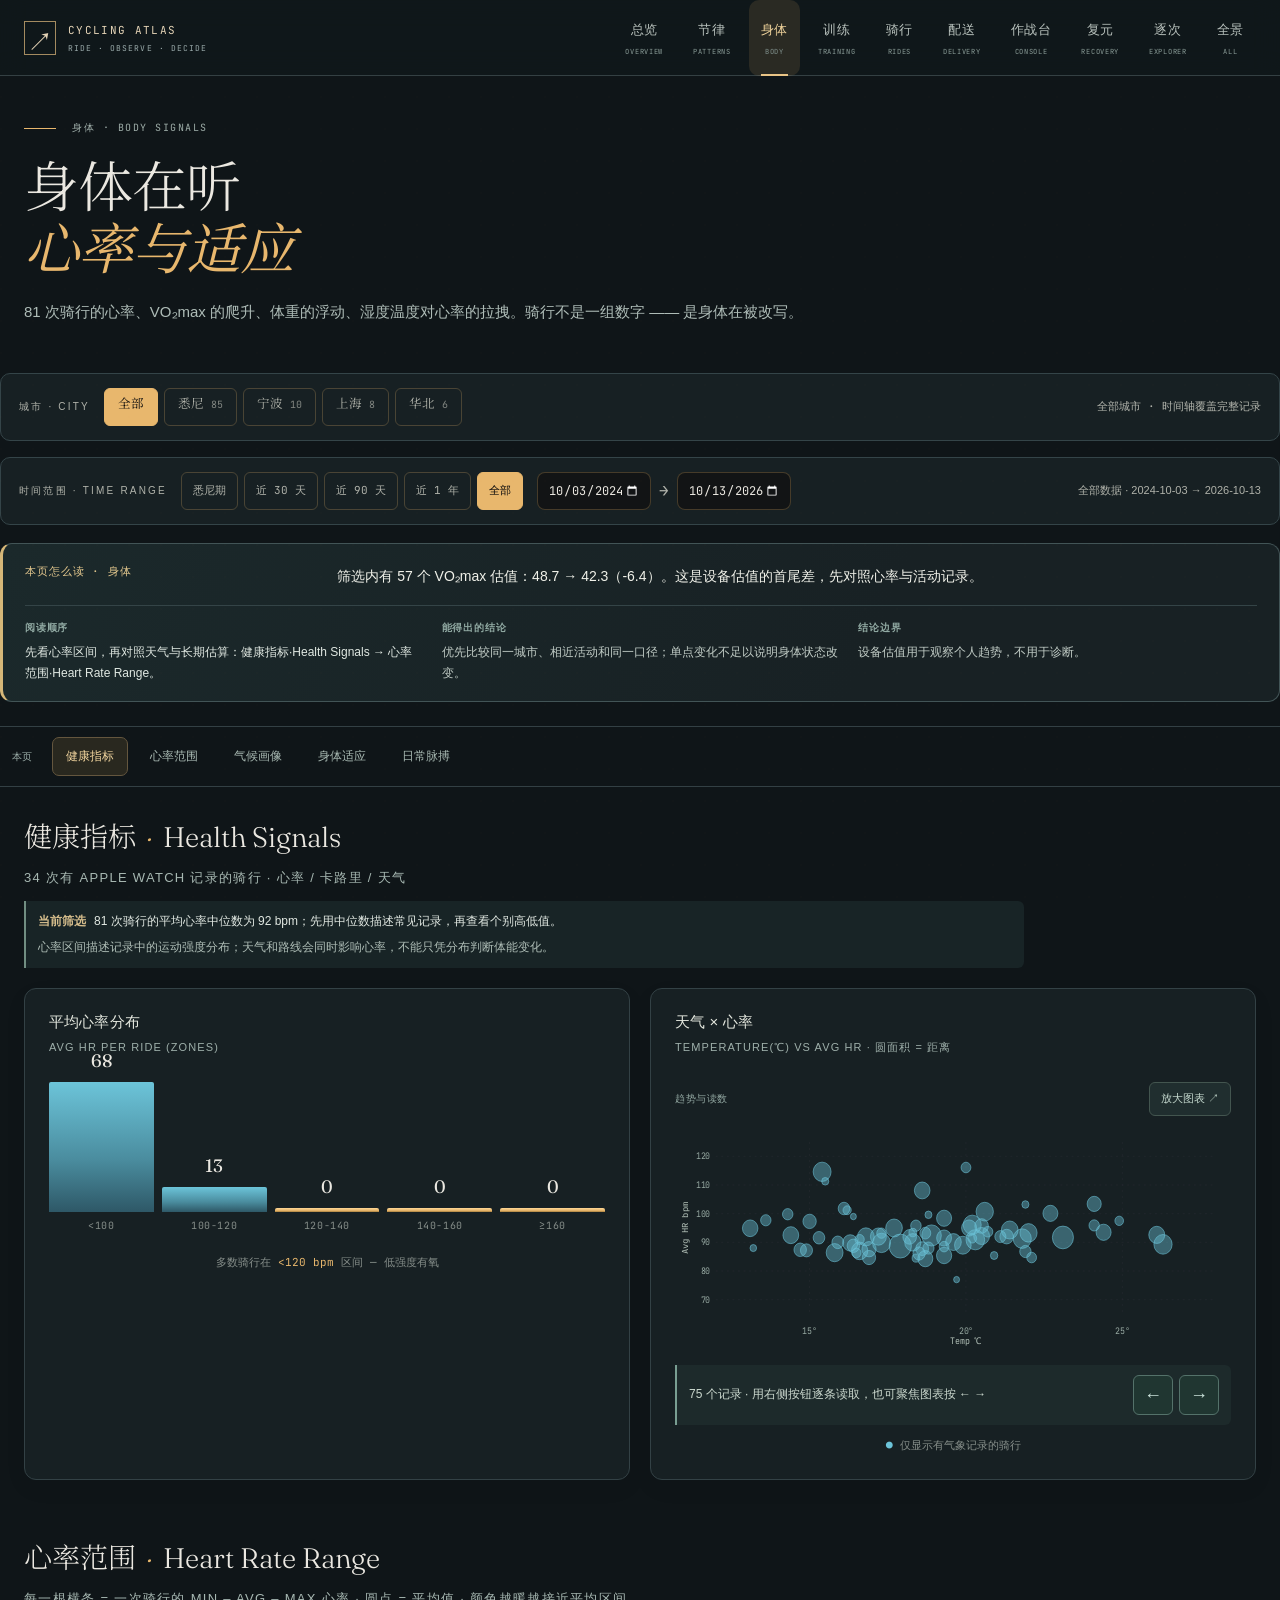
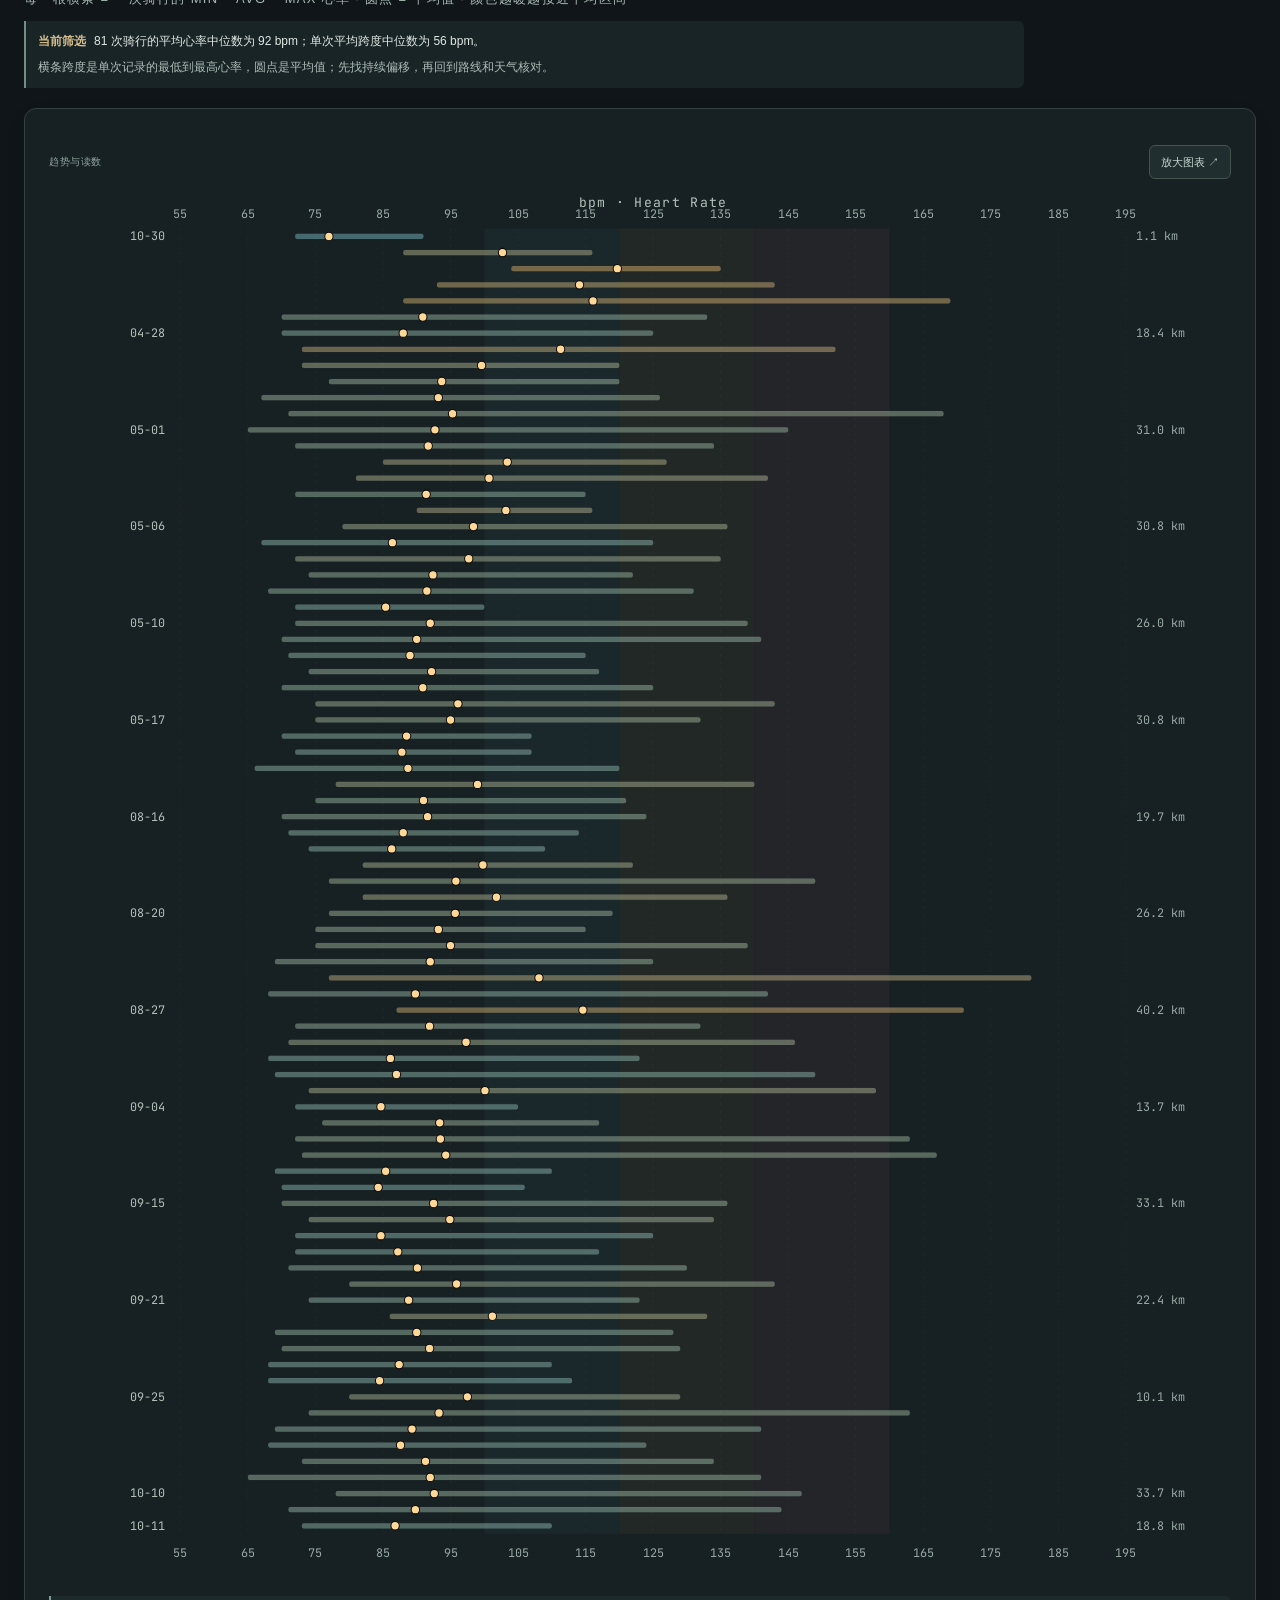
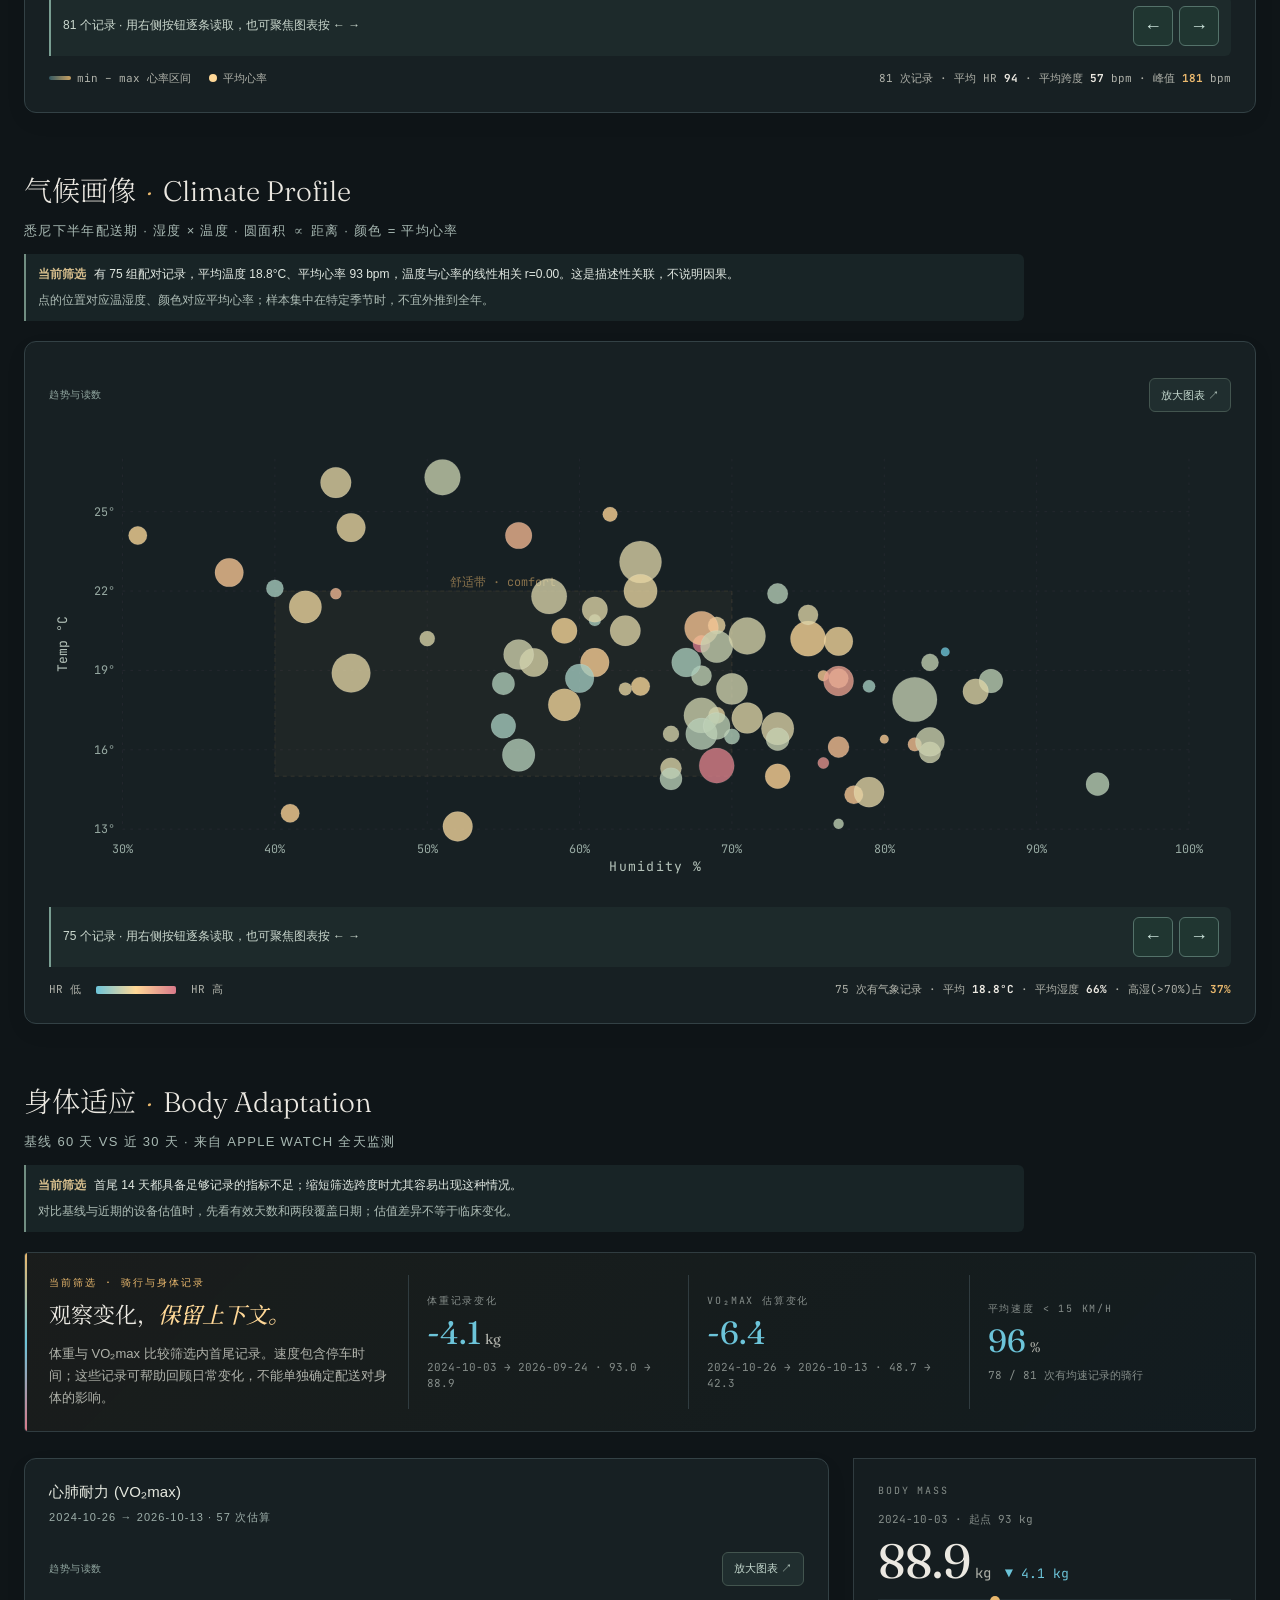
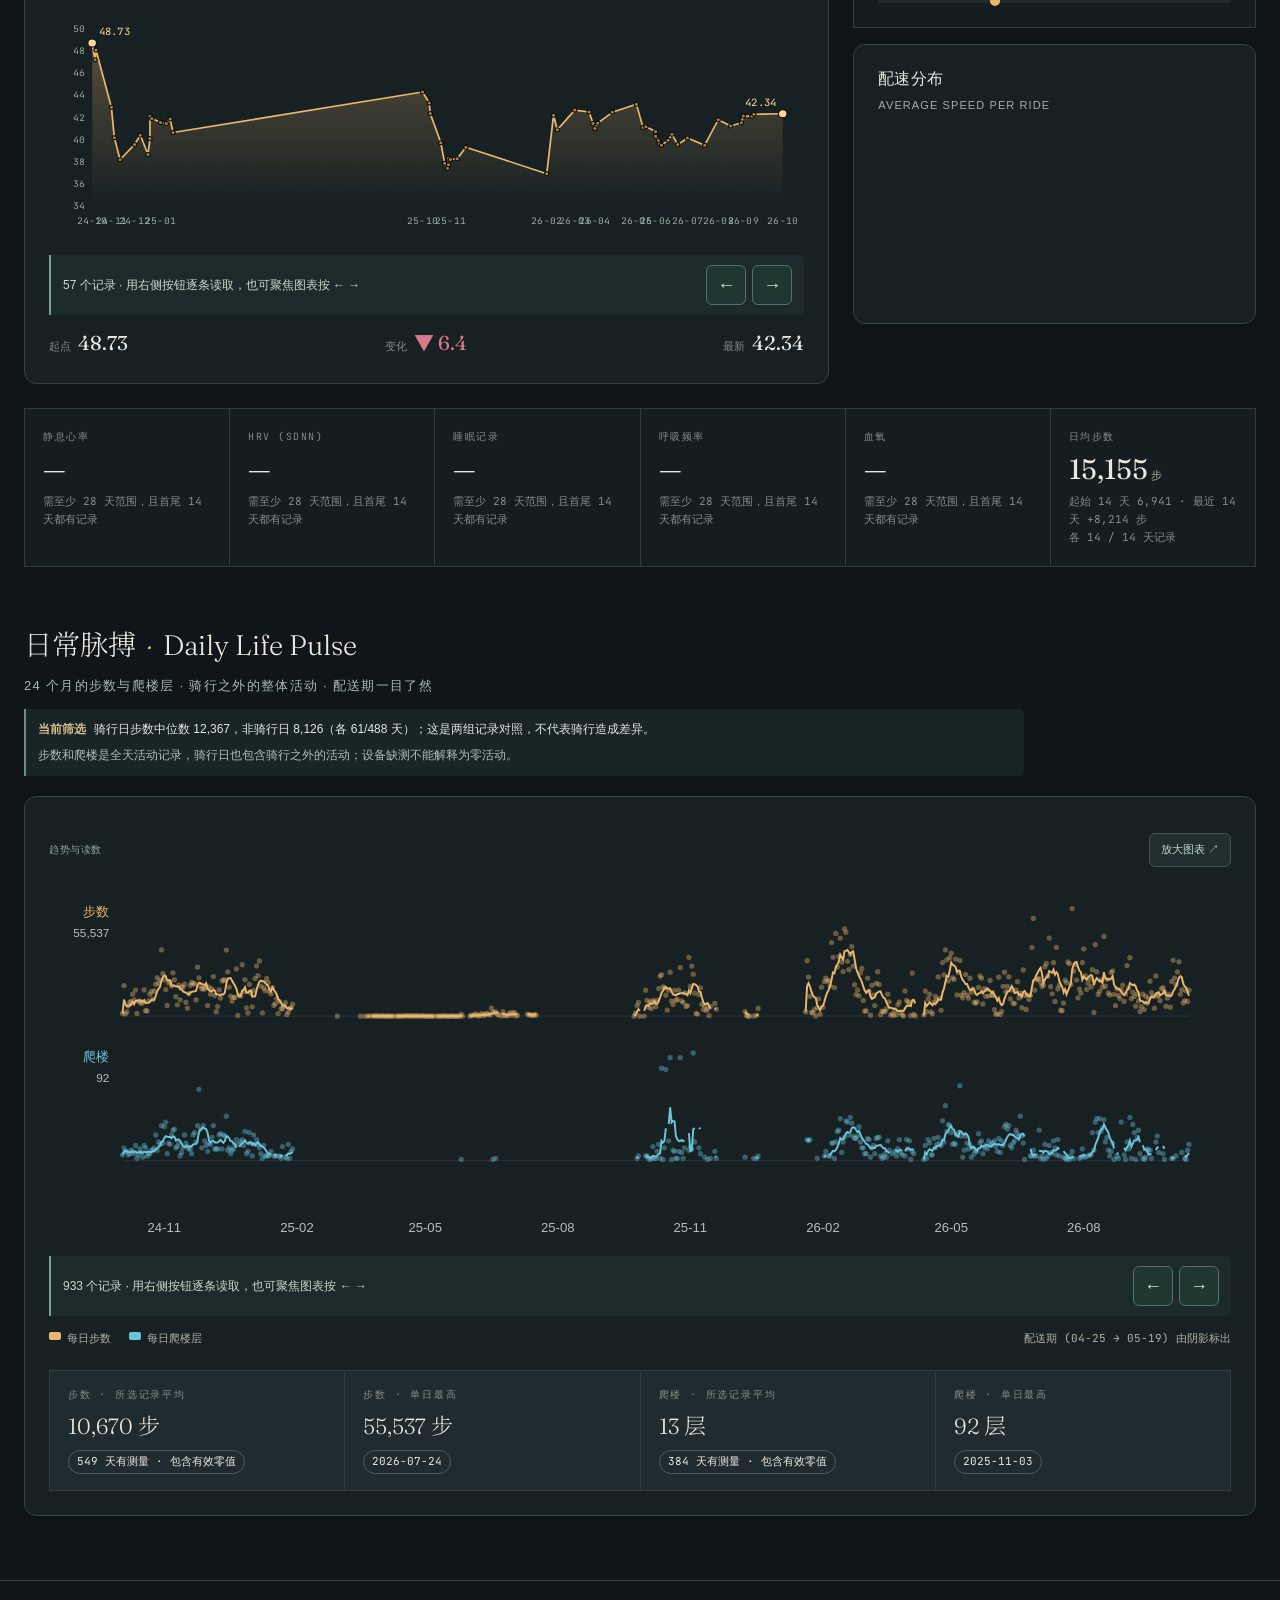
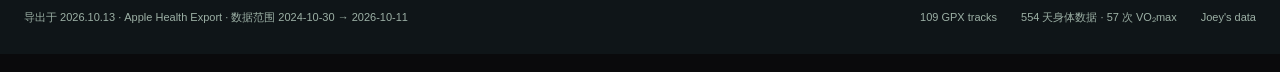
==== body.html @ 0a632337 "Clarify delivery slot estimates" ====
<!DOCTYPE html>
<html lang="zh-CN">
<head>
<meta charset="UTF-8">
<meta name="viewport" content="width=device-width, initial-scale=1.0">
<title>身体 · Body Signals</title>
<meta name="description" content="骑行写在身体上的痕迹 —— 心率区间、气候画像、VO₂max、体重与日常脉搏。">
<meta name="theme-color" content="#0f0e0c">
<meta property="og:type" content="website">
<meta property="og:site_name" content="Cycling Atlas">
<meta property="og:title" content="身体 · Body Signals">
<meta property="og:description" content="骑行写在身体上的痕迹 —— 心率区间、气候画像、VO₂max、体重与日常脉搏。">
<meta name="twitter:card" content="summary">
<link rel="icon" href="assets/favicon.svg?v=69ad9d413362" type="image/svg+xml">
<link rel="preconnect" href="https://fonts.googleapis.com">
<link rel="preconnect" href="https://fonts.gstatic.com" crossorigin>
<link href="https://fonts.googleapis.com/css2?family=Fraunces:opsz,wght@9..144,300;9..144,400;9..144,500;9..144,700&family=JetBrains+Mono:wght@300;400;500&family=Noto+Serif+SC:wght@300;400;500;700&display=swap" rel="stylesheet">
<link rel="stylesheet" href="assets/styles.css?v=d1652980118b">
<link rel="stylesheet" href="assets/site-ui.css?v=59a089ffabea">
</head>
<body data-page="body">

<nav id="topNav" class="top-nav" aria-label="主导航"></nav>

<section class="hero">
  <div class="hero-meta"><span id="heroMetaText">身体 · Body Signals</span><span class="hero-fresh" id="heroFresh"></span></div>
  <h1 id="heroH1">身体在听<br><em>心率与适应</em></h1>
  <p class="hero-sub" id="heroSub"><span data-stat="rides">81</span> 次骑行的心率、VO₂max 的爬升、体重的浮动、湿度温度对心率的拉拽。骑行不是一组数字 —— 是身体在被改写。</p>
</section>



<div class="range-filter city-filter" id="cityFilter"></div>

<div class="range-filter" id="rangeFilter">
  <span class="range-filter-label">时间范围 · Time Range</span>
  <div class="range-filter-presets">
    <button class="range-preset" data-preset="sydney">悉尼期</button>
    <button class="range-preset" data-preset="30d">近 30 天</button>
    <button class="range-preset" data-preset="90d">近 90 天</button>
    <button class="range-preset" data-preset="year">近 1 年</button>
    <button class="range-preset" data-preset="all">全部</button>
  </div>
  <div class="range-filter-inputs">
    <input type="date" id="rangeFrom" aria-label="开始日期">
    <span class="range-filter-sep">→</span>
    <input type="date" id="rangeTo" aria-label="结束日期">
  </div>
  <div class="range-filter-summary" id="rangeFilterSummary">全部数据</div>
</div>


<main class="main">
<section class="analysis-section">
  <div class="section-title">健康指标<em>·</em>Health Signals</div>
  <div class="section-sub">34 次有 Apple Watch 记录的骑行 · 心率 / 卡路里 / 天气</div>

  <div class="analysis-grid">

    <div class="chart-card">
      <div class="chart-title">平均心率分布</div>
      <div class="chart-sub">Avg HR per ride (zones)</div>
      <div class="hr-zones" id="hrZones"></div>
      <div style="font-family: var(--mono); font-size: 11px; color: var(--text-faint); text-align: center; margin-top: 12px;">
        多数骑行在 <span style="color: var(--amber);">&lt;120 bpm</span> 区间 — 低强度有氧
      </div>
    </div>

    <div class="chart-card">
      <div class="chart-title">天气 × 心率</div>
      <div class="chart-sub">Temperature(℃) vs Avg HR · 圆面积 = 距离</div>
      <svg class="weather-scatter" id="weatherScatter" viewBox="0 0 600 220" preserveAspectRatio="none"></svg>
      <div style="font-family: var(--mono); font-size: 11px; color: var(--text-faint); text-align: center; margin-top: 12px;">
        <span style="color: var(--cyan);">●</span> 仅显示有气象记录的骑行
      </div>
    </div>

  </div>
</section>


<section class="analysis-section">
  <div class="section-title">心率范围<em>·</em>Heart Rate Range</div>
  <div class="section-sub">每一根横条 = 一次骑行的 min – avg – max 心率 · 圆点 = 平均值 · 颜色越暖越接近平均区间</div>
  <div class="chart-card">
    <svg class="hr-range-chart" id="hrRangeChart" viewBox="0 0 900 520" preserveAspectRatio="xMidYMid meet"></svg>
    <div class="hr-range-foot">
      <span><span class="swatch"></span>min – max 心率区间</span>
      <span><span class="dot"></span>平均心率</span>
      <span style="margin-left:auto;" id="hrRangeFoot">—</span>
    </div>
  </div>
</section>


<section class="analysis-section">
  <div class="section-title">气候画像<em>·</em>Climate Profile</div>
  <div class="section-sub">悉尼下半年配送期 · 湿度 × 温度 · 圆面积 ∝ 距离 · 颜色 = 平均心率</div>
  <div class="chart-card">
    <svg class="climate-chart" id="climateChart" viewBox="0 0 900 360" preserveAspectRatio="none"></svg>
    <div class="climate-legend">
      <span>HR 低 <span class="grad"></span> HR 高</span>
      <span style="margin-left:auto;" id="climateFoot">—</span>
    </div>
  </div>
</section>


<section class="analysis-section">
  <div class="section-title">身体适应<em>·</em>Body Adaptation</div>
  <div class="section-sub">基线 60 天 vs 近 30 天 · 来自 Apple Watch 全天监测</div>

  <div class="trade-panel" id="tradePanel"></div>

  <div class="body-grid">

    <div class="chart-card">
      <div class="chart-title">心肺耐力 (VO₂max)</div>
      <div class="chart-sub" id="vo2Sub">最新读数 · Apple Watch 估算</div>
      <svg class="vo2-chart" id="vo2Chart" viewBox="0 0 700 240" preserveAspectRatio="none"></svg>
      <div class="vo2-foot">
        <span>起点 <strong id="vo2First">—</strong></span>
        <span id="vo2Trend">变化 —</span>
        <span>最新 <strong id="vo2Last">—</strong></span>
      </div>
    </div>

    <div class="body-side">
      <div class="weight-card">
        <div class="metric-label" style="font-family: var(--mono); font-size: 10px; color: var(--text-faint); letter-spacing: 0.18em; text-transform: uppercase; margin-bottom: 12px;">Body Mass</div>
        <div class="weight-from" id="weightFrom">—</div>
        <div class="weight-numbers">
          <div class="weight-now" id="weightNow">—<small>kg</small></div>
          <div class="weight-delta" id="weightDelta">—</div>
        </div>
        <div class="weight-bar">
          <div class="weight-bar-cur" id="weightBarCur"></div>
        </div>
      </div>

      <div class="chart-card">
        <div class="chart-title" style="font-size: 16px;">配速分布</div>
        <div class="chart-sub">Average speed per ride</div>
        <div class="speed-dist" id="speedDist"></div>
      </div>
    </div>

  </div>

  <div class="delta-grid" style="margin-top: 24px;" id="deltaGrid"></div>
</section>


<section class="analysis-section">
  <div class="section-title">日常脉搏<em>·</em>Daily Life Pulse</div>
  <div class="section-sub"><span data-stat="months">24</span> 个月的步数与爬楼层 · 骑行之外的整体活动 · 配送期一目了然</div>
  <div class="chart-card">
    <svg class="daily-life-chart" id="dailyLifeChart" viewBox="0 0 900 280" preserveAspectRatio="none"></svg>
    <div class="daily-life-legend">
      <span><span class="swatch" style="background: var(--amber); height: 8px;"></span>每日步数</span>
      <span><span class="swatch" style="background: var(--cyan); height: 8px;"></span>每日爬楼层</span>
      <span style="margin-left:auto;">配送期 (04-25 → 05-19) 由阴影标出</span>
    </div>
    <div class="daily-life-stats" id="dailyLifeStats"></div>
  </div>
</section>

</main>

<footer>
  <div id="footerGen">导出于 — · Apple Health Export</div>
  <div style="display: flex; gap: 24px;">
    <span id="footerTracks">— GPX tracks</span>
    <span id="footerDays">— days monitored</span>
    <span>Joey's data</span>
  </div>
</footer>

<div class="tooltip" id="tooltip"></div>

<script src="assets/routes.js?v=d70bad79e066"></script>
<script src="assets/health-data.js?v=a40e84c7ad99"></script>
<script src="assets/chart-model.js?v=a23f28d1bc84"></script>
<script src="assets/recovery.js?v=2b35cf9c8f19"></script>
<script src="assets/app.js?v=40b227072a13"></script>
<script src="assets/site-ui.js?v=01dd1afd6670"></script>
<script src="assets/analysis-guide.js?v=f970e4889909"></script>
</body>
</html>
---- assets/styles.css ----
:root {
    --bg: #0a0a0c;
    --surface: #14151a;
    --surface-2: #1c1e25;
    --border: #2a2c35;
    --border-bright: #3a3d48;
    --text: #ebe8e1;
    --text-dim: #908d85;
    --text-faint: #5d5b55;
    --amber: #e8b76d;
    --amber-bright: #ffd897;
    --amber-dim: #a87f3e;
    --cyan: #6cc4d9;
    --rose: #d97a8a;
    --serif: "Fraunces", "Noto Serif SC", Georgia, serif;
    --chinese: "Noto Serif SC", serif;
    --mono: "JetBrains Mono", "SF Mono", Consolas, monospace;
  }

  * { box-sizing: border-box; margin: 0; padding: 0; }

  html { background: var(--bg); }

  body {
    font-family: var(--chinese);
    color: var(--text);
    background: var(--bg);
    line-height: 1.6;
    overflow-x: hidden;
    font-feature-settings: "kern", "liga";
    -webkit-font-smoothing: antialiased;
  }

  /* 整体网格背景纹理 */
  body::before {
    content: '';
    position: fixed;
    inset: 0;
    background-image:
      radial-gradient(circle at 1px 1px, rgba(232, 183, 109, 0.04) 1px, transparent 0);
    background-size: 32px 32px;
    pointer-events: none;
    z-index: 0;
  }

  /* ===== Hero Section ===== */
  .hero {
    position: relative;
    padding: 80px 24px 60px;
    max-width: 1400px;
    margin: 0 auto;
    z-index: 1;
  }

  .hero-meta {
    font-family: var(--mono);
    font-size: 12px;
    color: var(--text-faint);
    letter-spacing: 0.15em;
    text-transform: uppercase;
    margin-bottom: 24px;
    display: flex;
    align-items: center;
    gap: 16px;
  }

  .hero-meta::before {
    content: '';
    width: 32px;
    height: 1px;
    background: var(--amber);
  }

  .hero h1 {
    font-family: var(--serif);
    font-weight: 300;
    font-size: clamp(40px, 7vw, 88px);
    line-height: 1.02;
    letter-spacing: -0.02em;
    margin-bottom: 24px;
    color: var(--text);
  }

  .hero h1 em {
    font-style: italic;
    font-weight: 400;
    color: var(--amber);
    font-feature-settings: "ss01";
  }

  .hero-sub {
    font-family: var(--chinese);
    font-weight: 300;
    font-size: clamp(15px, 2vw, 18px);
    color: var(--text-dim);
    max-width: 640px;
    line-height: 1.7;
  }

  /* ===== 顶部统计 ===== */
  .stats-bar {
    max-width: 1400px;
    margin: 40px auto 0;
    padding: 0 24px;
    display: grid;
    grid-template-columns: repeat(auto-fit, minmax(160px, 1fr));
    gap: 1px;
    background: var(--border);
    border: 1px solid var(--border);
    position: relative;
    z-index: 1;
  }

  .stat {
    background: var(--bg);
    padding: 28px 24px;
    position: relative;
  }

  .stat-label {
    font-family: var(--mono);
    font-size: 10px;
    text-transform: uppercase;
    letter-spacing: 0.15em;
    color: var(--text-faint);
    margin-bottom: 12px;
  }

  .stat-value {
    font-family: var(--serif);
    font-size: 36px;
    font-weight: 400;
    line-height: 1;
    color: var(--text);
  }

  .stat-unit {
    font-family: var(--mono);
    font-size: 12px;
    color: var(--text-dim);
    margin-left: 4px;
  }

  .stat-foot {
    font-family: var(--mono);
    font-size: 11px;
    color: var(--text-faint);
    margin-top: 8px;
  }

  /* ===== 数据新鲜度 ===== */
  .hero-fresh {
    display: inline-flex;
    align-items: center;
    gap: 6px;
    padding: 3px 10px;
    margin-left: 16px;
    border: 1px solid var(--border-bright);
    border-radius: 999px;
    background: rgba(108, 196, 217, 0.06);
    color: var(--cyan);
    font-family: var(--mono);
    font-size: 10px;
    letter-spacing: 0.12em;
    text-transform: uppercase;
  }
  .hero-fresh::before {
    content: '';
    width: 6px;
    height: 6px;
    border-radius: 50%;
    background: var(--cyan);
    box-shadow: 0 0 0 0 rgba(108, 196, 217, 0.45);
    animation: fresh-pulse 2.4s ease-out infinite;
  }
  .hero-fresh:empty { display: none; }
  @keyframes fresh-pulse {
    0%   { box-shadow: 0 0 0 0 rgba(108, 196, 217, 0.45); }
    70%  { box-shadow: 0 0 0 7px rgba(108, 196, 217, 0); }
    100% { box-shadow: 0 0 0 0 rgba(108, 196, 217, 0); }
  }

  /* ===== Personal Records ===== */
  .pr-grid {
    display: grid;
    grid-template-columns: repeat(auto-fit, minmax(220px, 1fr));
    gap: 1px;
    background: var(--border);
    border: 1px solid var(--border);
    margin-top: 16px;
  }
  .pr-card {
    background: var(--surface);
    padding: 22px 20px;
    position: relative;
    overflow: hidden;
    transition: background 0.2s ease;
  }
  .pr-card:hover { background: var(--surface-2); }
  .pr-card::before {
    content: '';
    position: absolute;
    top: 0; left: 0; right: 0;
    height: 2px;
    background: linear-gradient(90deg, transparent, var(--amber), transparent);
    opacity: 0;
    transition: opacity 0.3s;
  }
  .pr-card:hover::before { opacity: 1; }
  .pr-tag {
    font-family: var(--mono);
    font-size: 10px;
    letter-spacing: 0.18em;
    text-transform: uppercase;
    color: var(--amber);
    margin-bottom: 12px;
    display: flex;
    align-items: center;
    gap: 8px;
  }
  .pr-tag::before {
    content: '';
    width: 14px;
    height: 1px;
    background: var(--amber);
  }
  .pr-value {
    font-family: var(--serif);
    font-weight: 300;
    font-size: 36px;
    line-height: 1;
    letter-spacing: -0.02em;
    color: var(--text);
    margin-bottom: 8px;
  }
  .pr-value small {
    font-size: 14px;
    color: var(--text-dim);
    margin-left: 4px;
    font-family: var(--mono);
    letter-spacing: 0;
  }
  .pr-meta {
    font-family: var(--mono);
    font-size: 11px;
    color: var(--text-faint);
    line-height: 1.45;
  }
  .pr-meta strong {
    color: var(--text-dim);
    font-weight: 400;
  }

  /* ===== 7天滚动负荷 ===== */
  .load-chart {
    width: 100%;
    height: 260px;
    display: block;
  }
  .load-legend {
    display: flex;
    gap: 24px;
    flex-wrap: wrap;
    margin-top: 16px;
    font-family: var(--mono);
    font-size: 11px;
    color: var(--text-faint);
  }
  .load-legend .swatch {
    display: inline-block;
    width: 12px;
    height: 12px;
    margin-right: 6px;
    vertical-align: middle;
  }

  /* ===== All Rides Table ===== */
  .rides-table-wrap {
    overflow-x: auto;
    margin-top: 8px;
    border-top: 1px solid var(--border);
  }
  table.rides-table {
    width: 100%;
    border-collapse: collapse;
    font-family: var(--mono);
    font-size: 12px;
    color: var(--text-dim);
  }
  .rides-table thead th {
    text-align: right;
    padding: 14px 12px;
    border-bottom: 1px solid var(--border);
    color: var(--text-faint);
    font-weight: 400;
    font-size: 10px;
    letter-spacing: 0.14em;
    text-transform: uppercase;
    cursor: pointer;
    user-select: none;
    background: var(--surface);
    position: sticky;
    top: 0;
    z-index: 2;
    white-space: nowrap;
  }
  .rides-table thead th:first-child,
  .rides-table tbody td:first-child { text-align: left; }
  .rides-table thead th:hover { color: var(--amber); }
  .rides-table thead th.sorted { color: var(--amber); }
  .rides-table thead th.sorted::after {
    content: ' ↓';
    color: var(--amber);
  }
  .rides-table thead th.sorted.asc::after { content: ' ↑'; }
  .rides-table tbody td {
    padding: 11px 12px;
    border-bottom: 1px solid rgba(42, 44, 53, 0.5);
    text-align: right;
    white-space: nowrap;
  }
  .rides-table tbody tr {
    transition: background 0.15s;
    cursor: pointer;
  }
  .rides-table tbody tr:hover {
    background: var(--surface-2);
    color: var(--text);
  }
  .rides-table .col-date { color: var(--text); }
  .rides-table .col-distance { color: var(--amber); font-weight: 500; }
  .rides-table .col-hr { color: var(--cyan); }
  .rides-table .bar-cell {
    display: inline-block;
    width: 60px;
    height: 4px;
    background: var(--border);
    border-radius: 2px;
    margin-left: 8px;
    vertical-align: middle;
    overflow: hidden;
  }
  .rides-table .bar-fill {
    height: 100%;
    background: var(--amber);
    border-radius: 2px;
  }

  /* ===== 主区域 ===== */
  .main {
    max-width: 1400px;
    margin: 0 auto;
    padding: 60px 24px;
    position: relative;
    z-index: 1;
  }

  .section-title {
    font-family: var(--serif);
    font-weight: 300;
    font-size: 28px;
    margin-bottom: 6px;
    color: var(--text);
    letter-spacing: -0.01em;
  }

  .section-title em {
    font-style: italic;
    color: var(--amber);
  }

  .section-sub {
    font-family: var(--mono);
    font-size: 12px;
    color: var(--text-faint);
    text-transform: uppercase;
    letter-spacing: 0.1em;
    margin-bottom: 28px;
  }

  /* ===== 地图 ===== */
  .map-section {
    margin-top: 24px;
  }

  .city-tabs {
    display: flex;
    gap: 0;
    margin-bottom: 16px;
    border-bottom: 1px solid var(--border);
  }

  .city-tab {
    background: none;
    border: none;
    color: var(--text-dim);
    font-family: var(--chinese);
    font-size: 14px;
    padding: 12px 20px;
    cursor: pointer;
    position: relative;
    transition: color 0.2s;
    font-weight: 400;
  }

  .city-tab:hover {
    color: var(--text);
  }

  .city-tab.active {
    color: var(--amber);
  }

  .city-tab.active::after {
    content: '';
    position: absolute;
    bottom: -1px;
    left: 0;
    right: 0;
    height: 1px;
    background: var(--amber);
  }

  .city-tab .count {
    font-family: var(--mono);
    font-size: 11px;
    color: var(--text-faint);
    margin-left: 8px;
  }

  #map {
    width: 100%;
    height: 600px;
    background: #0a0a0c;
    border: 1px solid var(--border);
    position: relative;
  }

  /* Leaflet 修正 */
  .leaflet-container {
    background: #0a0a0c !important;
    font-family: var(--mono) !important;
  }

  .leaflet-control-zoom a {
    background: var(--surface) !important;
    color: var(--text) !important;
    border-color: var(--border) !important;
  }

  .leaflet-control-attribution {
    background: rgba(20, 21, 26, 0.8) !important;
    color: var(--text-faint) !important;
    font-size: 9px !important;
  }

  .leaflet-control-attribution a {
    color: var(--text-dim) !important;
  }

  /* ===== 主网格(地图 + 侧栏) ===== */
  .map-grid {
    display: grid;
    grid-template-columns: 1fr 360px;
    gap: 24px;
    align-items: start;
  }

  @media (max-width: 900px) {
    .map-grid {
      grid-template-columns: 1fr;
    }
    #map {
      height: 400px;
    }
  }

  .route-panel {
    background: var(--surface);
    border: 1px solid var(--border);
    max-height: 600px;
    overflow-y: auto;
  }

  .route-panel::-webkit-scrollbar { width: 8px; }
  .route-panel::-webkit-scrollbar-track { background: var(--surface); }
  .route-panel::-webkit-scrollbar-thumb { background: var(--border); }
  .route-panel::-webkit-scrollbar-thumb:hover { background: var(--border-bright); }

  .panel-header {
    padding: 16px 20px;
    border-bottom: 1px solid var(--border);
    font-family: var(--mono);
    font-size: 11px;
    text-transform: uppercase;
    letter-spacing: 0.1em;
    color: var(--text-faint);
    position: sticky;
    top: 0;
    background: var(--surface);
    z-index: 2;
    display: flex;
    justify-content: space-between;
  }

  .route-item {
    padding: 16px 20px;
    border-bottom: 1px solid var(--border);
    cursor: pointer;
    transition: background 0.15s;
    position: relative;
  }

  .route-item:hover {
    background: var(--surface-2);
  }

  .route-item.active {
    background: var(--surface-2);
    border-left: 2px solid var(--amber);
    padding-left: 18px;
  }

  .route-item-time {
    font-family: var(--mono);
    font-size: 11px;
    color: var(--text-faint);
    margin-bottom: 4px;
  }

  .route-item-title {
    font-family: var(--serif);
    font-size: 15px;
    color: var(--text);
    margin-bottom: 8px;
  }

  .route-item-stats {
    display: flex;
    gap: 16px;
    font-family: var(--mono);
    font-size: 11px;
    color: var(--text-dim);
  }

  .route-item-stats span strong {
    color: var(--amber);
    font-weight: 500;
  }

  /* ===== 详情面板 ===== */
  .detail-panel {
    margin-top: 24px;
    background: var(--surface);
    border: 1px solid var(--border);
    padding: 24px;
    display: none;
  }

  .detail-panel.visible {
    display: block;
  }

  .detail-header {
    display: flex;
    justify-content: space-between;
    align-items: flex-start;
    margin-bottom: 20px;
    padding-bottom: 16px;
    border-bottom: 1px solid var(--border);
  }

  .detail-title {
    font-family: var(--serif);
    font-size: 22px;
    font-weight: 400;
    color: var(--text);
  }

  .detail-time {
    font-family: var(--mono);
    font-size: 12px;
    color: var(--text-faint);
    margin-top: 4px;
  }

  .detail-close {
    background: none;
    border: 1px solid var(--border);
    color: var(--text-dim);
    width: 32px;
    height: 32px;
    cursor: pointer;
    font-family: var(--mono);
    font-size: 14px;
  }

  .detail-close:hover {
    color: var(--text);
    border-color: var(--border-bright);
  }

  .detail-stats {
    display: grid;
    grid-template-columns: repeat(auto-fit, minmax(120px, 1fr));
    gap: 1px;
    background: var(--border);
    margin-bottom: 24px;
  }

  .detail-stat {
    background: var(--surface);
    padding: 16px;
  }

  .detail-stat-label {
    font-family: var(--mono);
    font-size: 9px;
    text-transform: uppercase;
    letter-spacing: 0.12em;
    color: var(--text-faint);
    margin-bottom: 6px;
  }

  .detail-stat-value {
    font-family: var(--serif);
    font-size: 20px;
    color: var(--text);
  }

  .detail-stat-value small {
    font-family: var(--mono);
    font-size: 11px;
    color: var(--text-dim);
    margin-left: 3px;
  }

  /* ===== 时间分析 ===== */
  .analysis-section {
    margin-top: 80px;
  }

  .analysis-grid {
    display: grid;
    grid-template-columns: 1fr 1fr;
    gap: 32px;
  }

  @media (max-width: 800px) {
    .analysis-grid { grid-template-columns: 1fr; }
  }

  .chart-card {
    background: var(--surface);
    border: 1px solid var(--border);
    padding: 28px;
  }

  .chart-title {
    font-family: var(--serif);
    font-size: 18px;
    margin-bottom: 6px;
  }

  .chart-sub {
    font-family: var(--mono);
    font-size: 11px;
    color: var(--text-faint);
    text-transform: uppercase;
    letter-spacing: 0.1em;
    margin-bottom: 24px;
  }

  /* 时段雷达 / 极坐标 */
  .hour-clock {
    width: 100%;
    aspect-ratio: 1;
    max-width: 340px;
    margin: 0 auto;
    display: block;
  }

  /* 每日柱状图 */
  .daily-chart {
    width: 100%;
    height: 200px;
    display: block;
  }

  /* 周分布 */
  .weekday-rows {
    display: flex;
    flex-direction: column;
    gap: 12px;
  }

  .weekday-row {
    display: grid;
    grid-template-columns: 50px 1fr 30px;
    gap: 12px;
    align-items: center;
  }

  .weekday-label {
    font-family: var(--chinese);
    font-size: 13px;
    color: var(--text-dim);
  }

  .weekday-bar-bg {
    height: 8px;
    background: var(--surface-2);
    position: relative;
  }

  .weekday-bar-fill {
    height: 100%;
    background: var(--amber);
    transition: width 0.6s ease-out;
  }

  .weekday-count {
    font-family: var(--mono);
    font-size: 11px;
    color: var(--text-faint);
    text-align: right;
  }

  /* ===== 注解 ===== */
  .annotation {
    margin-top: 80px;
    padding: 48px 40px;
    background: linear-gradient(180deg, var(--surface) 0%, transparent 100%);
    border-top: 1px solid var(--border);
    border-bottom: 1px solid var(--border);
  }

  .annotation-quote {
    font-family: var(--serif);
    font-weight: 300;
    font-size: clamp(18px, 2.5vw, 24px);
    line-height: 1.5;
    max-width: 720px;
    color: var(--text);
    font-style: italic;
  }

  .annotation-quote::before {
    content: '"';
    color: var(--amber);
    font-size: 48px;
    line-height: 0;
    vertical-align: -16px;
    margin-right: 8px;
  }

  .annotation-meta {
    font-family: var(--mono);
    font-size: 11px;
    color: var(--text-faint);
    text-transform: uppercase;
    letter-spacing: 0.15em;
    margin-top: 24px;
  }

  /* 顶峰路线展示 */
  .highlights {
    margin-top: 60px;
    display: grid;
    grid-template-columns: repeat(auto-fit, minmax(280px, 1fr));
    gap: 16px;
  }

  .highlight-card {
    background: var(--surface);
    border: 1px solid var(--border);
    padding: 24px;
    cursor: pointer;
    transition: all 0.2s;
    position: relative;
  }

  .highlight-card:hover {
    border-color: var(--amber-dim);
    background: var(--surface-2);
  }

  .highlight-tag {
    font-family: var(--mono);
    font-size: 10px;
    text-transform: uppercase;
    letter-spacing: 0.15em;
    color: var(--amber);
    margin-bottom: 12px;
  }

  .highlight-title {
    font-family: var(--serif);
    font-size: 18px;
    margin-bottom: 16px;
    color: var(--text);
  }

  .highlight-stats {
    display: flex;
    gap: 20px;
    flex-wrap: wrap;
  }

  .highlight-stats > div {
    font-family: var(--mono);
    font-size: 11px;
    color: var(--text-dim);
  }

  .highlight-stats > div strong {
    color: var(--text);
    font-size: 16px;
    font-family: var(--serif);
    font-weight: 400;
    display: block;
    margin-bottom: 2px;
  }

  /* ===== 页脚 ===== */
  footer {
    max-width: 1400px;
    margin: 80px auto 0;
    padding: 40px 24px;
    border-top: 1px solid var(--border);
    font-family: var(--mono);
    font-size: 11px;
    color: var(--text-faint);
    display: flex;
    justify-content: space-between;
    flex-wrap: wrap;
    gap: 16px;
  }

  /* ===== 动画 ===== */
  @keyframes fadeIn {
    from { opacity: 0; transform: translateY(8px); }
    to { opacity: 1; transform: translateY(0); }
  }

  .hero > * { animation: fadeIn 0.8s ease-out backwards; }
  .hero h1 { animation-delay: 0.1s; }
  .hero-sub { animation-delay: 0.25s; }
  .stats-bar { animation: fadeIn 0.8s 0.4s ease-out backwards; }

  /* 选中状态指示 */
  .route-item.active::before {
    content: '●';
    position: absolute;
    top: 18px;
    right: 16px;
    color: var(--amber);
    font-size: 8px;
  }

  /* 工具提示 */
  .tooltip {
    position: absolute;
    background: var(--surface);
    border: 1px solid var(--border-bright);
    padding: 8px 12px;
    font-family: var(--mono);
    font-size: 11px;
    color: var(--text);
    pointer-events: none;
    opacity: 0;
    transition: opacity 0.15s;
    z-index: 100;
  }

  .tooltip.visible { opacity: 1; }

  /* 城市切换徽章 */
  .city-info-box {
    margin-top: 24px;
    padding: 16px 20px;
    background: var(--surface);
    border-left: 2px solid var(--amber);
    font-family: var(--chinese);
    font-size: 13px;
    color: var(--text-dim);
    line-height: 1.7;
  }

  .city-info-box strong {
    color: var(--text);
    font-weight: 500;
  }

  /* ===== 新增:健康指标 / 月度 / 日历 ===== */
  .metric-grid {
    display: grid;
    grid-template-columns: repeat(auto-fit, minmax(260px, 1fr));
    gap: 16px;
    margin-bottom: 24px;
  }

  .metric-card {
    background: var(--surface);
    border: 1px solid var(--border);
    padding: 20px 22px;
    position: relative;
  }

  .metric-card .metric-label {
    font-family: var(--mono);
    font-size: 10px;
    color: var(--text-faint);
    letter-spacing: 0.18em;
    text-transform: uppercase;
    margin-bottom: 12px;
  }

  .metric-card .metric-value {
    font-family: var(--serif);
    font-weight: 400;
    font-size: 38px;
    line-height: 1;
    color: var(--text);
    margin-bottom: 6px;
  }
  .metric-card .metric-value small {
    font-size: 14px;
    color: var(--text-dim);
    margin-left: 4px;
    font-family: var(--mono);
  }
  .metric-card .metric-sub {
    font-family: var(--mono);
    font-size: 11px;
    color: var(--text-dim);
  }
  .metric-card .metric-spark {
    margin-top: 12px;
    height: 32px;
    width: 100%;
  }
  .metric-card .accent { color: var(--amber); }

  /* Monthly */
  .monthly-chart {
    width: 100%;
    height: 260px;
  }
  .monthly-row {
    display: grid;
    grid-template-columns: 80px 1fr 80px;
    align-items: center;
    gap: 16px;
    padding: 6px 0;
    font-family: var(--mono);
    font-size: 11px;
    color: var(--text-dim);
  }
  .monthly-row .month-label {
    color: var(--text-faint);
    letter-spacing: 0.08em;
  }
  .monthly-row .month-bar-bg {
    position: relative;
    height: 26px;
    background: rgba(232,183,109,0.04);
    border-left: 1px solid var(--border);
  }
  .monthly-row .month-bar-fill {
    height: 100%;
    background: linear-gradient(90deg, rgba(232,183,109,0.95), rgba(255,216,151,0.65));
    transition: width 0.6s cubic-bezier(.2,.7,.2,1);
  }
  .monthly-row .month-bar-fill.rides {
    background: linear-gradient(90deg, rgba(108,196,217,0.85), rgba(108,196,217,0.4));
  }
  .monthly-row .month-value {
    text-align: right;
    color: var(--text);
    font-size: 12px;
  }
  .monthly-tabs {
    display: flex;
    gap: 4px;
    margin-bottom: 16px;
  }
  .monthly-tab {
    padding: 6px 12px;
    background: transparent;
    border: 1px solid var(--border);
    color: var(--text-dim);
    font-family: var(--mono);
    font-size: 10px;
    letter-spacing: 0.12em;
    text-transform: uppercase;
    cursor: pointer;
    transition: all 0.15s;
  }
  .monthly-tab.active {
    border-color: var(--amber);
    color: var(--amber);
    background: rgba(232,183,109,0.06);
  }
  .monthly-tab:hover {
    color: var(--text);
  }

  /* Calendar heatmap */
  .cal-wrap {
    overflow-x: auto;
    padding-bottom: 8px;
  }
  .cal-grid {
    display: grid;
    grid-auto-flow: column;
    grid-template-rows: repeat(7, 12px);
    gap: 3px;
    padding: 8px 0;
  }
  .cal-cell {
    width: 12px;
    height: 12px;
    background: rgba(255,255,255,0.025);
    border-radius: 2px;
    transition: transform 0.1s, background 0.2s;
    cursor: default;
  }
  .cal-cell.l1 { background: rgba(232,183,109,0.22); }
  .cal-cell.l2 { background: rgba(232,183,109,0.45); }
  .cal-cell.l3 { background: rgba(232,183,109,0.7); }
  .cal-cell.l4 { background: rgba(255,216,151,0.92); }
  .cal-cell:hover { transform: scale(1.5); z-index: 2; outline: 1px solid rgba(255,216,151,0.6); }
  .cal-legend {
    display: flex;
    align-items: center;
    gap: 6px;
    font-family: var(--mono);
    font-size: 10px;
    color: var(--text-faint);
    margin-top: 12px;
  }
  .cal-legend .sw {
    width: 10px; height: 10px; border-radius: 2px;
    display: inline-block;
  }
  .cal-months {
    display: grid;
    grid-auto-flow: column;
    font-family: var(--mono);
    font-size: 10px;
    color: var(--text-faint);
    letter-spacing: 0.1em;
    margin-bottom: 2px;
    height: 14px;
  }

  /* Health metrics charts */
  .hr-zones {
    display: flex;
    align-items: flex-end;
    gap: 8px;
    height: 160px;
    padding: 8px 0;
  }
  .hr-zone {
    flex: 1;
    display: flex;
    flex-direction: column;
    align-items: center;
    justify-content: flex-end;
    gap: 6px;
  }
  .hr-zone-bar {
    width: 100%;
    background: linear-gradient(180deg, var(--amber-bright), var(--amber) 60%, var(--amber-dim));
    border-radius: 2px 2px 0 0;
    min-height: 4px;
  }
  .hr-zone-bar.cold { background: linear-gradient(180deg, #6cc4d9, #4a8c9e 60%, #2e5867); }
  .hr-zone-label {
    font-family: var(--mono);
    font-size: 10px;
    color: var(--text-faint);
    letter-spacing: 0.06em;
  }
  .hr-zone-count {
    font-family: var(--serif);
    font-size: 18px;
    color: var(--text);
  }

  .weather-scatter {
    width: 100%;
    height: 220px;
  }

  /* Detail panel extra rows */
  .detail-stat.health {
    border-color: rgba(217,122,138,0.35);
  }
  .detail-stat.health .detail-stat-label {
    color: var(--rose);
  }

  /* ===== Body Adaptation Section ===== */
  .body-grid {
    display: grid;
    grid-template-columns: 2fr 1fr;
    gap: 24px;
    margin-top: 24px;
  }
  @media (max-width: 900px) {
    .body-grid { grid-template-columns: 1fr; }
  }

  .vo2-chart {
    width: 100%;
    height: 240px;
  }
  .vo2-foot {
    display: flex;
    justify-content: space-between;
    margin-top: 12px;
    font-family: var(--mono);
    font-size: 11px;
    color: var(--text-faint);
  }
  .vo2-foot strong {
    color: var(--text);
    font-family: var(--serif);
    font-size: 20px;
    font-weight: 400;
  }
  .vo2-foot .drop {
    color: var(--rose);
  }
  .vo2-foot .rise {
    color: var(--cyan);
  }

  /* Big delta cards */
  .delta-grid {
    display: grid;
    grid-template-columns: repeat(auto-fit, minmax(170px, 1fr));
    gap: 1px;
    background: var(--border);
    border: 1px solid var(--border);
  }
  .delta-card {
    background: var(--surface);
    padding: 20px 18px;
  }
  .delta-label {
    font-family: var(--mono);
    font-size: 10px;
    color: var(--text-faint);
    letter-spacing: 0.15em;
    text-transform: uppercase;
    margin-bottom: 10px;
  }
  .delta-value {
    font-family: var(--serif);
    font-weight: 400;
    font-size: 28px;
    color: var(--text);
    line-height: 1;
  }
  .delta-value small {
    font-family: var(--mono);
    font-size: 11px;
    color: var(--text-dim);
    margin-left: 3px;
  }
  .delta-meta {
    margin-top: 10px;
    font-family: var(--mono);
    font-size: 11px;
    color: var(--text-faint);
    display: flex;
    align-items: center;
    gap: 6px;
  }
  .delta-arrow {
    font-family: var(--mono);
    font-weight: 500;
  }
  .delta-arrow.down { color: var(--cyan); }
  .delta-arrow.up   { color: var(--rose); }
  .delta-arrow.flat { color: var(--text-faint); }
  .delta-bar {
    margin-top: 12px;
    height: 4px;
    background: var(--surface-2);
    position: relative;
    overflow: hidden;
  }
  .delta-bar-inner {
    position: absolute;
    height: 100%;
    background: linear-gradient(90deg, var(--amber-bright), var(--amber));
    top: 0;
  }
  .delta-bar-inner.cool {
    background: linear-gradient(90deg, var(--cyan), #4a8c9e);
  }
  .delta-bar-inner.rose {
    background: linear-gradient(90deg, var(--rose), #a85060);
  }

  /* Weight + summary side card */
  .body-side {
    display: flex;
    flex-direction: column;
    gap: 16px;
  }
  .weight-card {
    background: var(--surface);
    border: 1px solid var(--border);
    padding: 24px;
  }
  .weight-numbers {
    display: flex;
    align-items: baseline;
    gap: 14px;
    margin-bottom: 14px;
  }
  .weight-now {
    font-family: var(--serif);
    font-size: 48px;
    color: var(--text);
    line-height: 1;
  }
  .weight-now small {
    font-family: var(--mono);
    font-size: 14px;
    color: var(--text-dim);
    margin-left: 4px;
  }
  .weight-delta {
    font-family: var(--mono);
    font-size: 13px;
    color: var(--cyan);
  }
  .weight-from {
    font-family: var(--mono);
    font-size: 11px;
    color: var(--text-faint);
    margin-bottom: 8px;
  }
  .weight-bar {
    height: 4px;
    background: var(--surface-2);
    position: relative;
    margin-top: 14px;
  }
  .weight-bar-cur {
    position: absolute;
    top: -3px;
    width: 10px;
    height: 10px;
    background: var(--amber);
    border-radius: 50%;
    transform: translateX(-50%);
  }

  /* Daily overlay chart (delivery period: bars + line) */
  .overlay-chart {
    width: 100%;
    height: 280px;
  }
  .overlay-legend {
    display: flex;
    gap: 18px;
    margin-top: 12px;
    font-family: var(--mono);
    font-size: 11px;
    color: var(--text-dim);
  }
  .overlay-legend .swatch {
    display: inline-block;
    width: 10px;
    height: 10px;
    margin-right: 6px;
    vertical-align: middle;
  }
  .overlay-tabs {
    display: flex;
    gap: 4px;
    margin-bottom: 16px;
    flex-wrap: wrap;
  }
  .overlay-tab {
    padding: 6px 12px;
    background: transparent;
    border: 1px solid var(--border);
    color: var(--text-dim);
    font-family: var(--mono);
    font-size: 10px;
    letter-spacing: 0.12em;
    text-transform: uppercase;
    cursor: pointer;
    transition: all 0.15s;
  }
  .overlay-tab.active {
    border-color: var(--cyan);
    color: var(--cyan);
    background: rgba(108,196,217,0.06);
  }
  .overlay-tab:hover {
    color: var(--text);
  }

  /* Pace distribution */
  .speed-dist {
    display: grid;
    grid-template-columns: repeat(5, 1fr);
    gap: 8px;
    align-items: end;
    height: 160px;
  }
  .speed-col {
    display: flex;
    flex-direction: column;
    align-items: center;
    gap: 6px;
    height: 100%;
    justify-content: flex-end;
  }
  .speed-col .speed-bar {
    width: 100%;
    background: linear-gradient(180deg, var(--cyan), #2e5867);
    border-radius: 2px 2px 0 0;
    min-height: 3px;
  }
  .speed-col .speed-label {
    font-family: var(--mono);
    font-size: 10px;
    color: var(--text-faint);
    letter-spacing: 0.06em;
  }
  .speed-col .speed-count {
    font-family: var(--serif);
    font-size: 16px;
    color: var(--text);
  }

  /* ===== 最近一次骑行 + 恢复状态 ===== */
  .latest-band {
    max-width: 1400px;
    margin: 24px auto 0;
    padding: 0 24px;
    position: relative;
    z-index: 1;
  }
  .latest-grid {
    display: grid;
    grid-template-columns: 1.4fr 1fr 1fr;
    gap: 1px;
    background: var(--border);
    border: 1px solid var(--border);
  }
  @media (max-width: 880px) {
    .latest-grid { grid-template-columns: 1fr; }
  }
  .latest-cell {
    background: var(--surface);
    padding: 24px 24px;
    position: relative;
    overflow: hidden;
  }
  .latest-cell .lc-tag {
    font-family: var(--mono);
    font-size: 10px;
    text-transform: uppercase;
    letter-spacing: 0.18em;
    color: var(--amber);
    margin-bottom: 14px;
    display: flex;
    align-items: center;
    gap: 8px;
  }
  .latest-cell .lc-tag::before {
    content: '';
    width: 14px;
    height: 1px;
    background: var(--amber);
  }
  .latest-cell .lc-tag.cool { color: var(--cyan); }
  .latest-cell .lc-tag.cool::before { background: var(--cyan); }
  .latest-cell .lc-headline {
    font-family: var(--serif);
    font-size: 26px;
    font-weight: 400;
    line-height: 1.1;
    color: var(--text);
    margin-bottom: 4px;
  }
  .latest-cell .lc-headline em {
    font-style: italic;
    color: var(--amber);
    font-weight: 400;
  }
  .latest-cell .lc-when {
    font-family: var(--mono);
    font-size: 11px;
    color: var(--text-faint);
    margin-bottom: 16px;
    letter-spacing: 0.05em;
  }
  .latest-cell .lc-stats {
    display: flex;
    gap: 22px;
    flex-wrap: wrap;
  }
  .latest-cell .lc-stat {
    font-family: var(--mono);
    font-size: 11px;
    color: var(--text-dim);
    line-height: 1.4;
  }
  .latest-cell .lc-stat strong {
    display: block;
    font-family: var(--serif);
    font-weight: 400;
    color: var(--text);
    font-size: 22px;
    margin-bottom: 2px;
  }
  .latest-cell .lc-stat strong small {
    font-family: var(--mono);
    font-size: 10px;
    color: var(--text-dim);
    margin-left: 2px;
  }
  .recovery-rows {
    display: flex;
    flex-direction: column;
    gap: 12px;
  }
  .recovery-row {
    display: grid;
    grid-template-columns: 70px 1fr auto;
    align-items: center;
    gap: 12px;
    font-family: var(--mono);
    font-size: 11px;
    color: var(--text-dim);
  }
  .recovery-label {
    color: var(--text-faint);
    letter-spacing: 0.04em;
  }
  .recovery-bar {
    position: relative;
    height: 6px;
    background: rgba(255,255,255,0.04);
    border-radius: 3px;
    overflow: hidden;
  }
  .recovery-bar-fill {
    position: absolute;
    inset: 0;
    transform-origin: left;
    background: linear-gradient(90deg, var(--cyan), #4a8c9e);
    transform: scaleX(var(--bar, 0.5));
    transition: transform 0.6s cubic-bezier(.2,.7,.2,1);
  }
  .recovery-bar-fill.warn {
    background: linear-gradient(90deg, var(--rose), #a85060);
  }
  .recovery-bar-fill.good {
    background: linear-gradient(90deg, var(--amber-bright), var(--amber));
  }
  .recovery-bar-base {
    position: absolute;
    width: 1px;
    top: -3px; bottom: -3px;
    background: var(--text-faint);
    opacity: 0.7;
  }
  .recovery-val {
    color: var(--text);
    font-variant-numeric: tabular-nums;
    min-width: 56px;
    text-align: right;
  }
  .recovery-val small {
    color: var(--text-faint);
    font-size: 10px;
    margin-left: 2px;
  }
  .recovery-readout {
    margin-top: 14px;
    font-family: var(--mono);
    font-size: 11px;
    color: var(--text-faint);
    padding-top: 12px;
    border-top: 1px solid var(--border);
    line-height: 1.55;
  }
  .recovery-readout strong { color: var(--text-dim); font-weight: 400; }
  .recovery-status {
    display: inline-flex;
    align-items: center;
    gap: 6px;
    padding: 2px 9px;
    border-radius: 999px;
    font-family: var(--mono);
    font-size: 10px;
    letter-spacing: 0.12em;
    text-transform: uppercase;
    color: var(--text);
    margin-left: 8px;
  }
  .recovery-status.good { color: var(--cyan); border: 1px solid rgba(108,196,217,0.4); background: rgba(108,196,217,0.06); }
  .recovery-status.warn { color: var(--rose); border: 1px solid rgba(217,122,138,0.4); background: rgba(217,122,138,0.06); }
  .recovery-status.flat { color: var(--text-dim); border: 1px solid var(--border); }
  .latest-elev {
    margin-top: 16px;
  }
  .latest-elev svg { width: 100%; height: 60px; display: block; }

  /* ===== 海拔曲线 (route detail panel) ===== */
  .detail-elev {
    margin-bottom: 24px;
    padding: 18px 18px 14px;
    background: var(--surface-2);
    border: 1px solid var(--border);
  }
  .detail-elev-head {
    display: flex;
    justify-content: space-between;
    align-items: baseline;
    margin-bottom: 8px;
    font-family: var(--mono);
    font-size: 10px;
    color: var(--text-faint);
    letter-spacing: 0.12em;
    text-transform: uppercase;
  }
  .detail-elev-head .endpoints {
    color: var(--text-dim);
    letter-spacing: 0.02em;
    text-transform: none;
    font-size: 11px;
  }
  .detail-elev-head .endpoints b {
    color: var(--amber);
    font-weight: 500;
    margin: 0 4px;
  }
  .detail-elev svg { width: 100%; height: 70px; display: block; }
  .detail-elev.empty { display: none; }

  /* ===== 训练效率 (Training Efficiency) ===== */
  .effi-chart {
    width: 100%;
    height: 280px;
    display: block;
  }
  .effi-legend {
    display: flex;
    gap: 22px;
    flex-wrap: wrap;
    margin-top: 16px;
    font-family: var(--mono);
    font-size: 11px;
    color: var(--text-dim);
  }
  .effi-legend .swatch {
    display: inline-block;
    width: 14px;
    height: 2px;
    margin-right: 6px;
    vertical-align: middle;
  }
  .effi-legend .swatch.dot {
    width: 9px;
    height: 9px;
    border-radius: 50%;
  }
  .effi-foot {
    margin-top: 14px;
    padding-top: 14px;
    border-top: 1px solid var(--border);
    font-family: var(--mono);
    font-size: 11px;
    color: var(--text-faint);
    line-height: 1.6;
  }
  .effi-foot strong {
    color: var(--text);
    font-family: var(--serif);
    font-size: 16px;
    font-weight: 400;
  }
  .effi-foot .effi-tag {
    color: var(--amber);
    font-weight: 500;
  }

  /* ===== Trade-off panel (Body Adaptation lead-in) ===== */
  .trade-panel {
    display: grid;
    grid-template-columns: 1.3fr repeat(3, 1fr);
    gap: 18px;
    align-items: stretch;
    margin-top: 18px;
    margin-bottom: 26px;
    padding: 22px 24px;
    background: linear-gradient(135deg,
      rgba(232,183,109,0.05) 0%,
      rgba(108,196,217,0.04) 100%);
    border: 1px solid var(--border);
    border-radius: 4px;
    position: relative;
    overflow: hidden;
  }
  .trade-panel::before {
    content: '';
    position: absolute;
    top: 0; left: 0;
    width: 2px; height: 100%;
    background: linear-gradient(180deg, var(--amber) 0%, var(--cyan) 50%, var(--rose) 100%);
  }
  @media (max-width: 900px) {
    .trade-panel { grid-template-columns: 1fr 1fr; padding: 18px; }
  }
  .trade-story {
    grid-column: 1;
  }
  .trade-eyebrow {
    font-family: var(--mono);
    font-size: 10px;
    letter-spacing: 0.2em;
    text-transform: uppercase;
    color: var(--amber);
    margin-bottom: 10px;
  }
  .trade-headline {
    font-family: var(--serif);
    font-size: 22px;
    line-height: 1.35;
    color: var(--text);
    font-weight: 400;
    letter-spacing: -0.005em;
  }
  .trade-headline em {
    font-style: italic;
    color: var(--amber-bright);
    font-weight: 500;
  }
  .trade-body {
    margin-top: 12px;
    color: var(--text-dim);
    font-size: 13px;
    line-height: 1.7;
  }
  .trade-tile {
    display: flex;
    flex-direction: column;
    justify-content: center;
    padding: 8px 4px;
    border-left: 1px solid var(--border);
    padding-left: 18px;
  }
  @media (max-width: 900px) {
    .trade-tile { border-left: none; border-top: 1px solid var(--border); padding: 14px 0 0; }
  }
  .trade-tile .t-label {
    font-family: var(--mono);
    font-size: 10px;
    letter-spacing: 0.18em;
    text-transform: uppercase;
    color: var(--text-faint);
  }
  .trade-tile .t-value {
    font-family: var(--serif);
    font-size: 32px;
    line-height: 1;
    margin-top: 8px;
    font-feature-settings: "tnum";
    color: var(--text);
  }
  .trade-tile .t-value small {
    font-size: 14px;
    color: var(--text-dim);
    margin-left: 4px;
  }
  .trade-tile .t-foot {
    margin-top: 10px;
    font-size: 11px;
    font-family: var(--mono);
    color: var(--text-faint);
    line-height: 1.5;
  }
  .trade-tile.up    .t-value { color: var(--amber-bright); }
  .trade-tile.down  .t-value { color: var(--rose); }
  .trade-tile.flat  .t-value { color: var(--cyan); }
  .trade-tile .t-sign {
    font-family: var(--mono);
    font-size: 13px;
    margin-right: 4px;
    opacity: 0.85;
  }

  /* ===== Climb vs Pace scatter ===== */
  .climb-chart {
    width: 100%;
    height: 360px;
    display: block;
  }
  .climb-chart .axis,
  .climb-chart .axis-y { stroke: var(--border); }
  .climb-chart .grid-line {
    stroke: var(--border);
    stroke-dasharray: 2 4;
    opacity: 0.6;
  }
  .climb-chart .tick {
    fill: var(--text-faint);
    font-family: var(--mono);
    font-size: 10px;
  }
  .climb-chart .axis-label {
    fill: var(--text-dim);
    font-family: var(--mono);
    font-size: 11px;
    letter-spacing: 0.12em;
    text-transform: uppercase;
  }
  .climb-chart .ride-dot {
    transition: r 0.2s, opacity 0.2s;
    cursor: pointer;
  }
  .climb-chart .ride-dot:hover { opacity: 1 !important; stroke-width: 2; }
  .climb-chart .trend-line {
    stroke: var(--text-dim);
    stroke-dasharray: 4 5;
    stroke-width: 1.2;
    opacity: 0.55;
  }

  /* ===== Cumulative Journey ===== */
  .journey-chart {
    width: 100%;
    height: 320px;
    display: block;
  }
  .journey-grid {
    display: grid;
    grid-template-columns: 2fr 1fr;
    gap: 24px;
    margin-top: 20px;
  }
  @media (max-width: 900px) {
    .journey-grid { grid-template-columns: 1fr; }
  }
  .journey-side {
    display: flex;
    flex-direction: column;
    gap: 12px;
  }
  .milestone {
    display: grid;
    grid-template-columns: auto 1fr auto;
    align-items: baseline;
    padding: 14px 16px;
    background: var(--surface-2);
    border-left: 2px solid var(--amber-dim);
    gap: 12px;
  }
  .milestone.achieved { border-left-color: var(--amber); }
  .milestone .ms-km {
    font-family: var(--serif);
    font-size: 20px;
    font-weight: 300;
    color: var(--text);
    letter-spacing: -0.01em;
  }
  .milestone .ms-km small {
    font-family: var(--mono);
    font-size: 11px;
    color: var(--text-dim);
    margin-left: 3px;
  }
  .milestone .ms-when {
    font-family: var(--mono);
    font-size: 11px;
    color: var(--text-faint);
    text-align: left;
  }
  .milestone .ms-when strong {
    color: var(--amber);
    font-weight: 500;
  }
  .milestone .ms-days {
    font-family: var(--mono);
    font-size: 10px;
    color: var(--text-faint);
    letter-spacing: 0.1em;
    text-transform: uppercase;
    white-space: nowrap;
  }
  .journey-context {
    margin-top: 14px;
    padding: 16px 18px;
    background: linear-gradient(180deg, rgba(232,183,109,0.04) 0%, transparent 100%);
    border: 1px solid var(--border);
    border-radius: 0;
  }
  .journey-context-title {
    font-family: var(--mono);
    font-size: 10px;
    letter-spacing: 0.18em;
    text-transform: uppercase;
    color: var(--amber);
    margin-bottom: 10px;
  }
  .journey-context-body {
    font-family: var(--chinese);
    font-size: 13px;
    color: var(--text-dim);
    line-height: 1.7;
  }
  .journey-context-body strong {
    color: var(--text);
    font-family: var(--serif);
    font-weight: 400;
    font-size: 15px;
  }

  /* ===== Top Days Leaderboard ===== */
  .top-days-grid {
    display: grid;
    grid-template-columns: 1fr;
    gap: 1px;
    background: var(--border);
    border: 1px solid var(--border);
    margin-top: 16px;
  }
  .top-day {
    display: grid;
    grid-template-columns: 36px 1fr 80px 80px 60px;
    align-items: center;
    background: var(--surface);
    padding: 14px 18px;
    cursor: pointer;
    transition: background 0.15s ease;
    gap: 14px;
    position: relative;
    overflow: hidden;
  }
  .top-day:hover { background: var(--surface-2); }
  .top-day .td-bar {
    position: absolute;
    left: 0; top: 0; bottom: 0;
    background: linear-gradient(90deg, rgba(232,183,109,0.10), rgba(232,183,109,0));
    pointer-events: none;
  }
  .top-day > * { position: relative; z-index: 1; }
  .top-day .td-rank {
    font-family: var(--serif);
    font-size: 20px;
    font-weight: 300;
    color: var(--amber);
    font-style: italic;
    letter-spacing: -0.02em;
  }
  .top-day.r1 .td-rank, .top-day.r2 .td-rank, .top-day.r3 .td-rank { color: var(--amber-bright); }
  .top-day .td-date {
    font-family: var(--chinese);
    font-size: 14px;
    color: var(--text);
  }
  .top-day .td-date small {
    display: block;
    font-family: var(--mono);
    font-size: 10px;
    color: var(--text-faint);
    letter-spacing: 0.05em;
    margin-top: 2px;
  }
  .top-day .td-metric {
    font-family: var(--mono);
    font-size: 13px;
    color: var(--text-dim);
    text-align: right;
  }
  .top-day .td-metric strong {
    color: var(--text);
    font-family: var(--serif);
    font-weight: 400;
    font-size: 16px;
  }
  .top-day .td-metric small {
    display: block;
    font-size: 9px;
    color: var(--text-faint);
    letter-spacing: 0.12em;
    text-transform: uppercase;
    margin-top: 2px;
  }
  @media (max-width: 700px) {
    .top-day { grid-template-columns: 28px 1fr 60px 60px; gap: 8px; padding: 12px 14px; }
    .top-day .td-metric:last-child { display: none; }
  }

  /* ===== Distance histogram + Power ===== */
  .dist-hist {
    width: 100%;
    height: 200px;
    display: block;
  }
  .power-chart {
    width: 100%;
    height: 200px;
    display: block;
  }
  .pwr-foot {
    margin-top: 14px;
    font-family: var(--mono);
    font-size: 11px;
    color: var(--text-faint);
    display: flex;
    gap: 18px;
    flex-wrap: wrap;
  }
  .pwr-foot strong {
    color: var(--amber);
    font-weight: 500;
  }

  /* ===== City Atlas ===== */
  .city-atlas {
    display: grid;
    grid-template-columns: 1fr;
    gap: 1px;
    background: var(--border);
    border: 1px solid var(--border);
    margin-top: 16px;
  }
  .city-row {
    display: grid;
    grid-template-columns: 1.4fr 1.4fr 1fr 0.6fr;
    align-items: center;
    gap: 14px;
    padding: 18px 20px;
    background: var(--surface);
    position: relative;
    overflow: hidden;
    transition: background 0.15s ease;
  }
  .city-row:hover { background: var(--surface-2); }
  .city-row .cr-bar {
    position: absolute;
    left: 0; top: 0; bottom: 0;
    background: linear-gradient(90deg, rgba(232,183,109,0.10) 0%, rgba(232,183,109,0.01) 100%);
    transition: width 0.8s cubic-bezier(.2,.7,.2,1);
    pointer-events: none;
  }
  .city-row > *:not(.cr-bar) { position: relative; z-index: 1; }
  .city-row .cr-name {
    font-family: var(--serif);
    font-size: 18px;
    color: var(--text);
    font-weight: 400;
    letter-spacing: -0.01em;
  }
  .city-row .cr-name small {
    display: block;
    font-family: var(--mono);
    font-size: 10px;
    color: var(--text-faint);
    letter-spacing: 0.08em;
    margin-top: 3px;
    text-transform: uppercase;
  }
  .city-row .cr-meta {
    font-family: var(--mono);
    font-size: 11px;
    color: var(--text-dim);
    letter-spacing: 0.04em;
  }
  .city-row .cr-meta small {
    display: block;
    font-size: 10px;
    color: var(--text-faint);
    margin-top: 4px;
    letter-spacing: 0.03em;
  }
  .city-row .cr-km {
    font-family: var(--serif);
    font-size: 22px;
    color: var(--amber);
    text-align: right;
    font-weight: 300;
    letter-spacing: -0.01em;
  }
  .city-row .cr-km small {
    font-family: var(--mono);
    font-size: 10px;
    color: var(--text-faint);
    margin-left: 4px;
    font-weight: 400;
  }
  .city-row .cr-share {
    font-family: var(--mono);
    font-size: 11px;
    color: var(--text-dim);
    text-align: right;
    letter-spacing: 0.05em;
  }
  @media (max-width: 700px) {
    .city-row { grid-template-columns: 1fr 0.8fr 0.7fr; padding: 14px; }
    .city-row .cr-share { display: none; }
  }

  /* ===== Effort Quadrant ===== */
  .effort-chart {
    width: 100%;
    height: 420px;
    display: block;
  }
  .effort-chart circle { transition: opacity 0.15s ease; }
  .effort-chart:hover circle { opacity: 0.45; }
  .effort-chart:hover circle:hover { opacity: 1; }
  .effort-legend {
    margin-top: 18px;
    display: grid;
    grid-template-columns: repeat(2, 1fr);
    gap: 10px;
  }
  @media (max-width: 700px) { .effort-legend { grid-template-columns: 1fr; } }
  .eq-tag {
    font-family: var(--chinese);
    font-size: 12.5px;
    color: var(--text-dim);
    padding: 12px 16px;
    border-left: 2px solid var(--border);
    background: var(--surface-2);
    line-height: 1.5;
  }
  .eq-tag.eff { border-left-color: var(--cyan); }
  .eq-tag.hard { border-left-color: var(--amber); }
  .eq-tag.easy { border-left-color: var(--text-faint); }
  .eq-tag.costly { border-left-color: var(--rose); }
  .eq-tag strong {
    font-family: var(--serif);
    font-style: italic;
    font-weight: 400;
    font-size: 16px;
    color: var(--text);
    margin-right: 10px;
    letter-spacing: -0.01em;
  }
  .eq-tag .eq-count {
    font-family: var(--mono);
    font-size: 11px;
    color: var(--amber);
    margin-left: 6px;
  }

  /* ===== Floating Side Navigator ===== */
  .side-nav {
    position: fixed;
    top: 50%;
    right: 16px;
    transform: translateY(-50%);
    z-index: 30;
    display: flex;
    flex-direction: column;
    gap: 2px;
    max-height: 78vh;
    overflow-y: auto;
    padding: 10px 6px;
    background: rgba(10, 10, 12, 0.78);
    border: 1px solid var(--border);
    backdrop-filter: blur(10px);
    -webkit-backdrop-filter: blur(10px);
  }
  .side-nav::-webkit-scrollbar { width: 0; }
  .side-nav-item {
    padding: 6px 12px;
    font-family: var(--mono);
    font-size: 9.5px;
    letter-spacing: 0.08em;
    text-transform: uppercase;
    color: var(--text-faint);
    cursor: pointer;
    border-left: 2px solid transparent;
    transition: color 0.18s ease, border-color 0.18s ease, background 0.18s ease;
    white-space: nowrap;
    user-select: none;
  }
  .side-nav-item:hover { color: var(--text); background: var(--surface); }
  .side-nav-item.active {
    color: var(--amber);
    border-left-color: var(--amber);
    background: var(--surface);
  }
  @media (max-width: 1200px) { .side-nav { display: none; } }

  /* ===== Effort Quadrant axis text helpers (overrides for SVG-injected text) ===== */
  .eq-axis-title {
    font-family: var(--mono);
    font-size: 11px;
    fill: var(--text-dim);
    letter-spacing: 0.08em;
  }

  /* ===== Fitness & Form (CTL / ATL / TSB) ===== */
  .ff-kpis {
    display: grid;
    grid-template-columns: repeat(auto-fit, minmax(180px, 1fr));
    gap: 1px;
    background: var(--border);
    border: 1px solid var(--border);
    margin-bottom: 18px;
  }
  .ff-kpi {
    background: var(--surface);
    padding: 18px 20px;
    position: relative;
  }
  .ff-kpi-label {
    font-family: var(--mono);
    font-size: 10px;
    letter-spacing: 0.18em;
    text-transform: uppercase;
    color: var(--text-faint);
    margin-bottom: 8px;
    display: flex;
    align-items: center;
    gap: 8px;
  }
  .ff-kpi-dot {
    width: 8px;
    height: 8px;
    border-radius: 50%;
    display: inline-block;
  }
  .ff-kpi-dot.ctl { background: var(--amber); box-shadow: 0 0 6px rgba(232,183,109,0.4); }
  .ff-kpi-dot.atl { background: var(--cyan); box-shadow: 0 0 6px rgba(108,196,217,0.4); }
  .ff-kpi-dot.tsb { background: #88b66a; box-shadow: 0 0 6px rgba(136,182,106,0.4); }
  .ff-kpi-dot.tsb.neg { background: var(--rose); box-shadow: 0 0 6px rgba(217,122,138,0.4); }
  .ff-kpi-value {
    font-family: var(--serif);
    font-weight: 400;
    font-size: 30px;
    line-height: 1;
    color: var(--text);
  }
  .ff-kpi-value small {
    font-family: var(--mono);
    font-size: 11px;
    color: var(--text-dim);
    margin-left: 4px;
  }
  .ff-kpi-foot {
    margin-top: 8px;
    font-family: var(--mono);
    font-size: 10px;
    letter-spacing: 0.06em;
    color: var(--text-faint);
  }
  .ff-kpi-foot strong {
    font-weight: 500;
    color: var(--text-dim);
  }
  .ff-state-pill {
    display: inline-block;
    font-family: var(--mono);
    font-size: 9px;
    letter-spacing: 0.18em;
    text-transform: uppercase;
    padding: 3px 8px;
    border: 1px solid currentColor;
    color: var(--amber);
    margin-top: 8px;
  }
  .ff-state-pill.fresh   { color: #88b66a; }
  .ff-state-pill.optimal { color: var(--amber); }
  .ff-state-pill.heavy   { color: var(--rose); }
  .ff-state-pill.detrain { color: var(--text-dim); }

  .ff-legend {
    margin-top: 14px;
    display: flex;
    flex-wrap: wrap;
    gap: 18px;
    font-family: var(--mono);
    font-size: 11px;
    color: var(--text-dim);
    align-items: center;
  }
  .ff-legend .swatch {
    display: inline-block;
    width: 12px;
    height: 12px;
    margin-right: 6px;
    vertical-align: -1px;
  }

  /* Rides-table elevation sparkline cell */
  .rides-table td.col-elev {
    min-width: 88px;
    padding-right: 6px;
  }
  .rides-table td.col-elev svg {
    display: block;
    width: 80px;
    height: 22px;
  }
  .elev-spark-fill { fill: rgba(232, 183, 109, 0.18); }
  .elev-spark-line { stroke: var(--amber); stroke-width: 1; fill: none; }
  .elev-spark-none {
    font-family: var(--mono);
    font-size: 10px;
    color: var(--text-faint);
  }

  /* ===== 2026-05-25 三次迭代 ===== */

  /* 心率范围 / HR Range bars */
  .hr-range-chart {
    width: 100%;
    height: auto;
    display: block;
  }
  .hr-range-foot {
    margin-top: 14px;
    display: flex;
    flex-wrap: wrap;
    gap: 18px;
    font-family: var(--mono);
    font-size: 11px;
    color: var(--text-dim);
    align-items: center;
  }
  .hr-range-foot .swatch {
    display: inline-block;
    width: 22px;
    height: 4px;
    margin-right: 6px;
    vertical-align: 2px;
    background: linear-gradient(90deg, rgba(108,196,217,0.35), rgba(232,183,109,0.85));
    border-radius: 2px;
  }
  .hr-range-foot .dot {
    display: inline-block;
    width: 8px;
    height: 8px;
    border-radius: 50%;
    background: var(--amber-bright);
    margin-right: 6px;
    vertical-align: 0;
  }

  /* 能量构成 / Energy Composition */
  .energy-chart {
    width: 100%;
    height: auto;
    display: block;
  }
  .energy-legend {
    margin-top: 14px;
    display: flex;
    flex-wrap: wrap;
    gap: 18px;
    font-family: var(--mono);
    font-size: 11px;
    color: var(--text-dim);
    align-items: center;
  }
  .energy-legend .swatch {
    display: inline-block;
    width: 12px;
    height: 12px;
    margin-right: 6px;
    vertical-align: -1px;
  }
  .energy-stats {
    margin-top: 24px;
    display: grid;
    grid-template-columns: repeat(auto-fit, minmax(160px, 1fr));
    gap: 1px;
    background: var(--border);
    border: 1px solid var(--border);
  }
  .energy-stat {
    background: var(--surface-2);
    padding: 18px 20px;
  }
  .energy-stat-label {
    font-family: var(--mono);
    font-size: 10px;
    letter-spacing: 0.18em;
    text-transform: uppercase;
    color: var(--text-faint);
    margin-bottom: 8px;
  }
  .energy-stat-value {
    font-family: var(--serif);
    font-weight: 300;
    font-size: 28px;
    color: var(--text);
    line-height: 1;
  }
  .energy-stat-value small {
    font-family: var(--mono);
    font-size: 11px;
    color: var(--text-dim);
    margin-left: 4px;
  }
  .energy-stat-sub {
    font-family: var(--mono);
    font-size: 10px;
    color: var(--text-dim);
    margin-top: 6px;
  }

  /* 气候散点 / Climate Scatter */
  .climate-chart {
    width: 100%;
    height: auto;
    display: block;
  }
  .climate-legend {
    margin-top: 14px;
    display: flex;
    flex-wrap: wrap;
    gap: 16px;
    font-family: var(--mono);
    font-size: 11px;
    color: var(--text-dim);
    align-items: center;
  }
  .climate-legend .grad {
    display: inline-block;
    width: 80px;
    height: 8px;
    background: linear-gradient(90deg, #6cc4d9, #ffd897, #d97a8a);
    margin: 0 8px;
    vertical-align: middle;
    border-radius: 2px;
  }

  /* 日常活动 / Daily Steps + Flights */
  .daily-life-chart {
    width: 100%;
    height: auto;
    display: block;
  }
  .daily-life-legend {
    margin-top: 14px;
    display: flex;
    flex-wrap: wrap;
    gap: 18px;
    font-family: var(--mono);
    font-size: 11px;
    color: var(--text-dim);
    align-items: center;
  }
  .daily-life-legend .swatch {
    display: inline-block;
    width: 12px;
    height: 4px;
    margin-right: 6px;
    vertical-align: 2px;
    border-radius: 2px;
  }
  .daily-life-stats {
    margin-top: 22px;
    display: grid;
    grid-template-columns: repeat(auto-fit, minmax(180px, 1fr));
    gap: 1px;
    background: var(--border);
    border: 1px solid var(--border);
  }
  .dl-stat {
    background: var(--surface-2);
    padding: 16px 18px;
  }
  .dl-stat-label {
    font-family: var(--mono);
    font-size: 10px;
    letter-spacing: 0.18em;
    text-transform: uppercase;
    color: var(--text-faint);
    margin-bottom: 6px;
  }
  .dl-stat-row {
    display: flex;
    align-items: baseline;
    gap: 10px;
  }
  .dl-stat-base {
    font-family: var(--mono);
    font-size: 12px;
    color: var(--text-dim);
  }
  .dl-stat-arrow {
    color: var(--text-faint);
    font-family: var(--mono);
    font-size: 11px;
  }
  .dl-stat-now {
    font-family: var(--serif);
    font-weight: 300;
    font-size: 22px;
    color: var(--text);
  }
  .dl-stat-delta {
    display: inline-block;
    margin-top: 6px;
    font-family: var(--mono);
    font-size: 11px;
    padding: 2px 8px;
    border: 1px solid var(--border-bright);
    border-radius: 999px;
  }
  .dl-stat-delta.up { color: var(--amber); border-color: rgba(232,183,109,0.4); }
  .dl-stat-delta.down { color: var(--cyan); border-color: rgba(108,196,217,0.4); }

  /* ===== Recovery page (sleep / HRV / RHR / resp) ===== */
  .recovery-stats {
    margin-top: 18px;
    display: grid;
    grid-template-columns: repeat(auto-fit, minmax(170px, 1fr));
    gap: 1px;
    background: var(--border);
    border: 1px solid var(--border);
  }
  .recovery-stat {
    background: var(--surface-2);
    padding: 14px 16px;
  }
  .rs-label {
    font-family: var(--mono);
    font-size: 10px;
    letter-spacing: 0.16em;
    text-transform: uppercase;
    color: var(--text-faint);
    margin-bottom: 6px;
  }
  .rs-value {
    font-family: var(--serif);
    font-weight: 300;
    font-size: 22px;
    color: var(--text);
    line-height: 1.1;
  }
  .rs-value small {
    font-family: var(--mono);
    font-size: 10px;
    font-weight: 400;
    color: var(--text-dim);
    margin-left: 4px;
  }
  .recovery-chart {
    width: 100%;
    height: auto;
    display: block;
  }
  .recovery-brush-summary {
    margin-top: 12px;
    padding: 10px 14px;
    background: var(--surface-2);
    border: 1px solid var(--border);
    font-family: var(--mono);
    font-size: 11px;
    color: var(--text-dim);
    letter-spacing: 0.04em;
  }
  .recovery-brush-summary strong { color: var(--text); font-weight: 500; }
  .recovery-brush-summary .hrv-brush-label {
    display: inline-block;
    margin-right: 8px;
    padding: 1px 7px;
    border: 1px solid var(--amber-dim);
    color: var(--amber);
    border-radius: 999px;
    font-size: 9px;
    letter-spacing: 0.16em;
    text-transform: uppercase;
  }
  .recovery-readout {
    margin-top: 12px;
    padding: 10px 14px;
    background: var(--surface-2);
    border: 1px solid var(--border);
    font-family: var(--mono);
    font-size: 11px;
    color: var(--text-dim);
  }
  .recovery-legend {
    display: flex;
    flex-wrap: wrap;
    gap: 14px 22px;
    margin-top: 12px;
    font-family: var(--mono);
    font-size: 11px;
    color: var(--text-dim);
  }
  .recovery-legend .swatch {
    display: inline-block;
    width: 14px;
    height: 8px;
    margin-right: 6px;
    vertical-align: 1px;
    border-radius: 2px;
  }
  .recovery-grid-2 {
    display: grid;
    grid-template-columns: 2fr 1fr;
    gap: 20px;
    align-items: start;
  }
  @media (max-width: 800px) {
    .recovery-grid-2 { grid-template-columns: 1fr; }
  }
  .recovery-dist-card {
    background: var(--surface-2);
    border: 1px solid var(--border);
    padding: 14px 16px;
  }
  .recovery-dist-title {
    font-family: var(--mono);
    font-size: 10px;
    letter-spacing: 0.16em;
    text-transform: uppercase;
    color: var(--text-faint);
    margin-bottom: 10px;
  }

  /* 爬升画像 / Elevation Profile Gallery */
  .elev-gallery {
    display: grid;
    grid-template-columns: repeat(auto-fit, minmax(260px, 1fr));
    gap: 1px;
    background: var(--border);
    border: 1px solid var(--border);
  }
  .elev-card {
    background: var(--surface-2);
    padding: 16px 18px 14px;
    display: flex;
    flex-direction: column;
    gap: 10px;
  }
  .elev-card-head {
    display: flex;
    justify-content: space-between;
    align-items: baseline;
    font-family: var(--mono);
    font-size: 11px;
    color: var(--text-dim);
  }
  .elev-card-date {
    color: var(--text);
    letter-spacing: 0.04em;
  }
  .elev-card-gain {
    color: var(--amber-bright);
    font-family: var(--serif);
    font-size: 20px;
    font-weight: 300;
    line-height: 1;
  }
  .elev-card-gain small {
    color: var(--text-faint);
    font-family: var(--mono);
    font-size: 10px;
    margin-left: 3px;
  }
  .elev-card svg {
    width: 100%;
    height: 70px;
    display: block;
  }
  .elev-card-meta {
    display: flex;
    gap: 12px;
    flex-wrap: wrap;
    font-family: var(--mono);
    font-size: 10px;
    color: var(--text-faint);
  }
  .elev-card-meta b {
    color: var(--text-dim);
    font-weight: 500;
    margin-right: 4px;
  }
  .elev-summary {
    margin-top: 18px;
    font-family: var(--mono);
    font-size: 11px;
    color: var(--text-dim);
    display: flex;
    gap: 22px;
    flex-wrap: wrap;
  }
  .elev-summary b {
    color: var(--amber);
    font-weight: 500;
  }

  /* 代谢强度 / METS Intensity */
  .mets-chart {
    width: 100%;
    height: auto;
    display: block;
  }
  .mets-bands {
    margin-top: 22px;
    display: grid;
    grid-template-columns: repeat(auto-fit, minmax(140px, 1fr));
    gap: 1px;
    background: var(--border);
    border: 1px solid var(--border);
  }
  .mets-band {
    background: var(--surface-2);
    padding: 14px 16px;
  }
  .mets-band-label {
    font-family: var(--mono);
    font-size: 10px;
    letter-spacing: 0.18em;
    text-transform: uppercase;
    color: var(--text-faint);
    margin-bottom: 6px;
  }
  .mets-band-range {
    font-family: var(--mono);
    font-size: 10px;
    color: var(--text-faint);
    margin-bottom: 8px;
  }
  .mets-band-count {
    font-family: var(--serif);
    font-weight: 300;
    font-size: 22px;
    color: var(--text);
    line-height: 1;
  }
  .mets-band-count small {
    font-family: var(--mono);
    font-size: 10px;
    color: var(--text-dim);
    margin-left: 4px;
  }
  .mets-band-bar {
    margin-top: 8px;
    height: 4px;
    border-radius: 2px;
    background: rgba(255,255,255,0.04);
    overflow: hidden;
  }
  .mets-band-bar > span {
    display: block;
    height: 100%;
    border-radius: 2px;
  }
  .mets-legend {
    margin-top: 14px;
    display: flex;
    flex-wrap: wrap;
    gap: 18px;
    font-family: var(--mono);
    font-size: 11px;
    color: var(--text-dim);
    align-items: center;
  }

  /* 出发热力图 / Departure Heatmap */
  .heatmap-wrap {
    overflow-x: auto;
  }
  .heatmap {
    display: grid;
    grid-template-columns: 36px repeat(24, minmax(22px, 1fr));
    gap: 2px;
    font-family: var(--mono);
    font-size: 9px;
    color: var(--text-faint);
    min-width: 640px;
  }
  .heatmap .hm-corner,
  .heatmap .hm-hour,
  .heatmap .hm-wd {
    display: flex;
    align-items: center;
    justify-content: center;
    min-height: 22px;
    color: var(--text-faint);
  }
  .heatmap .hm-hour {
    letter-spacing: 0.04em;
  }
  .heatmap .hm-wd {
    justify-content: flex-end;
    padding-right: 8px;
    color: var(--text-dim);
    font-size: 10px;
  }
  .heatmap .hm-cell {
    position: relative;
    min-height: 22px;
    border-radius: 2px;
    background: rgba(255,255,255,0.025);
    border: 1px solid rgba(255,255,255,0.03);
  }
  .heatmap .hm-cell.has {
    border-color: rgba(232,183,109,0.18);
  }
  .heatmap .hm-cell .hm-dot {
    position: absolute;
    inset: 0;
    display: flex;
    align-items: center;
    justify-content: center;
    color: #0a0a0c;
    font-weight: 600;
    font-size: 9px;
  }
  .heatmap-legend {
    margin-top: 14px;
    display: flex;
    align-items: center;
    gap: 14px;
    font-family: var(--mono);
    font-size: 11px;
    color: var(--text-dim);
  }
  .heatmap-legend .grad {
    display: inline-block;
    width: 120px;
    height: 8px;
    background: linear-gradient(90deg, rgba(232,183,109,0.10), rgba(232,183,109,0.45), #ffd897);
    border-radius: 2px;
  }
  .heatmap-stats {
    margin-top: 16px;
    display: grid;
    grid-template-columns: repeat(auto-fit, minmax(160px, 1fr));
    gap: 1px;
    background: var(--border);
    border: 1px solid var(--border);
  }
  .hm-stat {
    background: var(--surface-2);
    padding: 14px 16px;
  }
  .hm-stat-label {
    font-family: var(--mono);
    font-size: 10px;
    letter-spacing: 0.18em;
    text-transform: uppercase;
    color: var(--text-faint);
    margin-bottom: 6px;
  }
  .hm-stat-value {
    font-family: var(--serif);
    font-weight: 300;
    font-size: 22px;
    color: var(--text);
    line-height: 1;
  }
  .hm-stat-sub {
    font-family: var(--mono);
    font-size: 10px;
    color: var(--text-dim);
    margin-top: 6px;
  }


/* ===== Top Nav (multi-page) — 2026-05-25 五次迭代 ===== */
.top-nav {
  position: sticky;
  top: 0;
  z-index: 90;
  display: flex;
  gap: 6px;
  padding: 12px 36px;
  background: rgba(15, 14, 12, 0.78);
  backdrop-filter: blur(18px) saturate(160%);
  -webkit-backdrop-filter: blur(18px) saturate(160%);
  border-bottom: 1px solid rgba(232, 183, 109, 0.16);
  overflow-x: auto;
  scrollbar-width: none;
}
.top-nav::-webkit-scrollbar { display: none; }
.top-nav-link {
  display: flex;
  flex-direction: column;
  align-items: center;
  gap: 2px;
  padding: 8px 18px;
  border-radius: 10px;
  text-decoration: none;
  color: var(--text-dim);
  transition: background 0.18s ease, color 0.18s ease, transform 0.18s ease;
  white-space: nowrap;
  border: 1px solid transparent;
}
.top-nav-link:hover {
  color: var(--text);
  background: rgba(232, 183, 109, 0.08);
  border-color: rgba(232, 183, 109, 0.18);
}
.top-nav-link--active {
  color: var(--accent);
  background: rgba(232, 183, 109, 0.12);
  border-color: rgba(232, 183, 109, 0.34);
}
.top-nav-cn {
  font-family: var(--serif);
  font-size: 15px;
  font-weight: 500;
  line-height: 1;
}
.top-nav-en {
  font-family: var(--mono);
  font-size: 9.5px;
  letter-spacing: 0.18em;
  text-transform: uppercase;
  color: var(--text-dim);
  line-height: 1;
}
.top-nav-link--active .top-nav-en { color: var(--accent); opacity: 0.9; }

/* Slimmer hero spacing on subpages so the nav doesn't shove content down */
body[data-page]:not([data-page="all"]) .hero {
  padding-top: 40px;
  padding-bottom: 56px;
}
body[data-page]:not([data-page="all"]) .hero h1 {
  font-size: clamp(38px, 6vw, 70px);
}

/* Range filter widget (Phase 3 placeholder; styles arrive with the widget) */
.range-filter {
  display: flex;
  align-items: center;
  gap: 16px;
  margin: 24px auto 32px;
  padding: 14px 20px;
  background: rgba(232, 183, 109, 0.04);
  border: 1px solid rgba(232, 183, 109, 0.18);
  border-radius: 14px;
  max-width: 1100px;
  flex-wrap: wrap;
}
.range-filter-label {
  font-family: var(--mono);
  font-size: 10px;
  letter-spacing: 0.22em;
  text-transform: uppercase;
  color: var(--text-dim);
}
.range-filter-presets {
  display: flex;
  gap: 6px;
  flex-wrap: wrap;
}
.range-preset {
  font-family: var(--mono);
  font-size: 11px;
  padding: 5px 11px;
  background: transparent;
  border: 1px solid rgba(232, 183, 109, 0.24);
  border-radius: 999px;
  color: var(--text-dim);
  cursor: pointer;
  transition: all 0.15s ease;
}
/* --accent / --bg-deep were never defined, so the active preset rendered with
   an invalid colour and a transparent background — i.e. it looked exactly
   like the inactive ones. These are the real tokens. */
.range-preset:hover { color: var(--text); border-color: var(--amber); }
.range-preset--active {
  color: var(--bg);
  background: var(--amber);
  border-color: var(--amber);
}
.range-filter-inputs {
  display: flex;
  align-items: center;
  gap: 8px;
}
.range-filter-inputs input[type="date"] {
  font-family: var(--mono);
  font-size: 12px;
  background: rgba(15, 14, 12, 0.6);
  border: 1px solid rgba(232, 183, 109, 0.24);
  color: var(--text);
  padding: 5px 10px;
  border-radius: 8px;
  color-scheme: dark;
}
.range-filter-sep { color: var(--text-dim); font-family: var(--mono); }
.range-filter-summary {
  font-family: var(--mono);
  font-size: 11px;
  color: var(--text-dim);
  margin-left: auto;
}

/* ===== 城市筛选 / City filter ===== */
.city-filter { margin-bottom: 12px; flex-wrap: wrap; }
.city-filter:empty { display: none; }
.city-filter-chips {
  display: flex;
  gap: 6px;
  flex-wrap: wrap;
}
.city-chip {
  display: inline-flex;
  align-items: baseline;
  gap: 7px;
  font-family: var(--chinese);
  font-size: 12.5px;
  padding: 5px 13px;
  background: transparent;
  border: 1px solid rgba(232, 183, 109, 0.24);
  border-radius: 999px;
  color: var(--text-dim);
  cursor: pointer;
  transition: color 0.15s, background 0.15s, border-color 0.15s;
}
.city-chip:hover { color: var(--text); border-color: var(--amber); }
.city-chip--active {
  color: var(--bg);
  background: var(--amber);
  border-color: var(--amber);
}
.city-chip-n {
  font-family: var(--mono);
  font-size: 10px;
  opacity: 0.7;
}
.city-filter-summary {
  font-family: var(--mono);
  font-size: 11px;
  color: var(--text-dim);
  margin-left: auto;
  text-align: right;
  max-width: 620px;
  line-height: 1.6;
}
.city-filter-summary strong { color: var(--amber); font-weight: 500; }
.city-filter-caveat {
  display: block;
  color: var(--text-faint);
  font-size: 10px;
  margin-top: 3px;
}

@media (max-width: 900px) {
  .city-filter-summary { margin-left: 0; text-align: left; max-width: none; }
}
.range-filter-summary strong { color: var(--accent); font-weight: 500; }

/* Empty-state placeholder shown when the active range yields no data */
.empty-range {
  padding: 32px;
  text-align: center;
  font-family: var(--mono);
  font-size: 12px;
  color: var(--text-dim);
  border: 1px dashed rgba(232, 183, 109, 0.18);
  border-radius: 10px;
  background: rgba(232, 183, 109, 0.025);
}

/* ============ Ride Explorer (逐次探索) ============ */
.explorer-bar {
  display: flex;
  flex-wrap: wrap;
  gap: 16px;
  align-items: flex-end;
  justify-content: space-between;
  padding: 16px 20px 14px;
  border-bottom: 1px solid rgba(232, 183, 109, 0.08);
}
.explorer-picker-wrap { display: flex; flex-direction: column; gap: 6px; min-width: 280px; flex: 1; }
.explorer-picker-label {
  font-family: var(--mono);
  font-size: 11px;
  letter-spacing: 0.08em;
  text-transform: uppercase;
  color: var(--text-dim);
}
.explorer-picker {
  font-family: var(--mono);
  font-size: 13px;
  background: rgba(15, 14, 12, 0.6);
  border: 1px solid rgba(232, 183, 109, 0.24);
  color: var(--text);
  padding: 9px 12px;
  border-radius: 10px;
  color-scheme: dark;
  width: 100%;
  cursor: pointer;
  transition: border-color 0.15s;
}
.explorer-picker:hover, .explorer-picker:focus {
  border-color: var(--accent);
  outline: none;
}
.explorer-nav {
  display: flex;
  align-items: center;
  gap: 10px;
}
.explorer-nav-btn {
  width: 34px;
  height: 34px;
  border-radius: 999px;
  background: transparent;
  border: 1px solid rgba(232, 183, 109, 0.28);
  color: var(--text-dim);
  font-size: 18px;
  line-height: 1;
  cursor: pointer;
  transition: all 0.15s;
}
.explorer-nav-btn:hover:not(:disabled) {
  background: var(--accent);
  color: var(--bg-deep);
  border-color: var(--accent);
}
.explorer-nav-btn:disabled { opacity: 0.32; cursor: not-allowed; }
.explorer-counter {
  font-family: var(--mono);
  font-size: 12px;
  color: var(--text-dim);
  min-width: 56px;
  text-align: center;
}
.explorer-body { padding: 18px 20px 22px; }
.explorer-headline {
  display: flex;
  justify-content: space-between;
  align-items: flex-end;
  gap: 16px;
  padding-bottom: 14px;
  border-bottom: 1px solid rgba(232, 183, 109, 0.06);
  margin-bottom: 16px;
}
.explorer-date {
  font-family: var(--mono);
  font-size: 14px;
  color: var(--accent);
  letter-spacing: 0.04em;
}
.explorer-when {
  font-family: var(--mono);
  font-size: 11px;
  color: var(--text-dim);
  margin-top: 4px;
}
.explorer-headline-num {
  font-family: var(--mono);
  display: flex;
  align-items: baseline;
  gap: 4px;
}
.explorer-big {
  font-size: 38px;
  color: var(--text);
  font-weight: 300;
  letter-spacing: -0.01em;
}
.explorer-big-unit {
  font-size: 14px;
  color: var(--text-dim);
}
.explorer-stats {
  display: grid;
  grid-template-columns: repeat(auto-fit, minmax(112px, 1fr));
  gap: 1px;
  background: rgba(232, 183, 109, 0.08);
  border-radius: 10px;
  overflow: hidden;
  margin-bottom: 20px;
}
.explorer-stat {
  background: rgba(15, 14, 12, 0.72);
  padding: 12px 14px;
}
.es-label {
  font-family: var(--mono);
  font-size: 10px;
  text-transform: uppercase;
  letter-spacing: 0.08em;
  color: var(--text-faint);
  margin-bottom: 5px;
}
.es-value {
  font-family: var(--mono);
  font-size: 17px;
  color: var(--text);
  font-weight: 400;
}
.es-value small {
  font-size: 10px;
  color: var(--text-dim);
  margin-left: 3px;
  font-weight: 300;
}
.explorer-twocol {
  display: grid;
  grid-template-columns: 1.4fr 1fr;
  gap: 18px;
}
@media (max-width: 880px) {
  .explorer-twocol { grid-template-columns: 1fr; }
}
.explorer-elev-wrap, .explorer-map-wrap {
  background: rgba(15, 14, 12, 0.5);
  border: 1px solid rgba(232, 183, 109, 0.06);
  border-radius: 12px;
  padding: 14px;
}
.explorer-sub-title {
  font-family: var(--mono);
  font-size: 11px;
  text-transform: uppercase;
  letter-spacing: 0.08em;
  color: var(--text-dim);
  display: flex;
  justify-content: space-between;
  margin-bottom: 10px;
}
.explorer-sub-foot {
  text-transform: none;
  letter-spacing: 0;
  color: var(--text-faint);
}
.explorer-sub-foot b { color: var(--accent); font-weight: 500; }
.explorer-elev {
  width: 100%;
  height: 220px;
  display: block;
}
.explorer-map {
  width: 100%;
  height: 280px;
  border-radius: 10px;
  background: rgba(10, 10, 12, 0.85);
  overflow: hidden;
}
.explorer-map-empty {
  display: flex;
  align-items: center;
  justify-content: center;
  height: 100%;
  font-family: var(--mono);
  font-size: 12px;
  color: var(--text-dim);
}

/* ============ Ascent vs Descent (爬升 vs 下降) ============ */
.ad-svg {
  width: 100%;
  height: auto;
  max-height: 360px;
  display: block;
}
.ad-group { transition: opacity 0.15s; }
.ad-group:hover { opacity: 0.78; }
.ad-legend {
  display: flex;
  flex-wrap: wrap;
  gap: 18px;
  padding: 10px 16px 4px;
  font-family: var(--mono);
  font-size: 11px;
  color: var(--text-dim);
}
.ad-swatch {
  display: inline-block;
  width: 12px;
  height: 12px;
  margin-right: 6px;
  vertical-align: -1px;
  border-radius: 2px;
}
.ad-swatch.ad-dot { border-radius: 999px; }

  /* ===== 配送分析 / Delivery page ===== */
  .dlv-kpis {
    display: grid;
    /* Eight cards, so the column count has to divide eight or the last row
       leaves gaps that read as a broken block — the 1px gutters are painted
       by the grid background, and an empty cell shows that background raw. */
    grid-template-columns: repeat(4, 1fr);
    gap: 1px;
    background: var(--border);
    border: 1px solid var(--border);
  }
  @media (max-width: 980px) { .dlv-kpis { grid-template-columns: repeat(2, 1fr); } }
  @media (max-width: 520px) { .dlv-kpis { grid-template-columns: 1fr; } }
  .dlv-kpi {
    background: var(--surface);
    padding: 20px 22px;
  }
  .dlv-kpi-label {
    font-family: var(--mono);
    font-size: 10.5px;
    letter-spacing: 0.14em;
    text-transform: uppercase;
    color: var(--text-faint);
  }
  .dlv-kpi-value {
    font-family: var(--serif);
    font-size: 30px;
    line-height: 1.25;
    color: var(--amber);
    margin-top: 8px;
    word-break: break-word;
  }
  .dlv-kpi-unit {
    font-family: var(--mono);
    font-size: 12px;
    color: var(--text-faint);
    margin-left: 5px;
  }
  .dlv-kpi-foot {
    font-size: 11.5px;
    color: var(--text-dim);
    margin-top: 6px;
    line-height: 1.5;
  }
  .dlv-note {
    margin-top: 18px;
    padding: 14px 18px;
    background: var(--surface-2);
    border-left: 2px solid var(--amber-dim);
    font-size: 12.5px;
    line-height: 1.75;
    color: var(--text-dim);
  }
  .dlv-note strong { color: var(--amber); font-weight: 500; }

  /* map controls: layer chips, hour scrubber, focus bar */
  .dlv-map-controls {
    display: flex;
    flex-wrap: wrap;
    align-items: center;
    justify-content: space-between;
    gap: 14px 22px;
    padding-bottom: 14px;
    margin-bottom: 16px;
    border-bottom: 1px solid var(--border);
  }
  .dlv-layer-chips { display: flex; flex-wrap: wrap; gap: 8px; align-items: center; }
  .dlv-chip {
    display: inline-flex;
    align-items: center;
    gap: 7px;
    background: var(--surface);
    border: 1px solid var(--border);
    border-radius: 999px;
    color: var(--text-faint);
    font-family: var(--chinese);
    font-size: 12.5px;
    padding: 6px 14px;
    cursor: pointer;
    transition: color 0.15s, border-color 0.15s, background 0.15s;
  }
  .dlv-chip:hover { color: var(--text); border-color: var(--border-bright); }
  .dlv-chip.active { color: var(--text); border-color: var(--amber-dim); background: var(--surface-2); }
  .dlv-dot {
    width: 9px; height: 9px; border-radius: 50%;
    background: var(--text-faint);
    opacity: 0.45;
    transition: opacity 0.15s;
  }
  .dlv-chip.active .dlv-dot { opacity: 1; }
  .dlv-dot.dot-hot { background: var(--amber-bright); }
  .dlv-dot.dot-pickup { background: var(--cyan, #6cc4d9); }
  .dlv-dot.dot-drop { background: var(--amber-bright); }
  .dlv-dot.dot-light { background: var(--rose); }
  .dlv-dot.dot-zone { background: var(--amber-dim); }
  .dlv-dot.dot-common { background: var(--amber); }
  .dlv-dot.dot-hard { background: var(--rose); }
  .dlv-reset {
    background: none;
    border: none;
    color: var(--text-faint);
    font-family: var(--mono);
    font-size: 11px;
    cursor: pointer;
    padding: 6px 4px;
    margin-left: 4px;
    border-bottom: 1px solid transparent;
  }
  .dlv-reset:hover { color: var(--amber); border-bottom-color: var(--amber-dim); }

  .dlv-time { display: flex; align-items: center; gap: 10px; flex-wrap: wrap; }
  .dlv-play {
    width: 28px; height: 28px;
    border-radius: 50%;
    border: 1px solid var(--border-bright);
    background: var(--surface);
    color: var(--text-dim);
    font-size: 10px;
    line-height: 1;
    cursor: pointer;
    transition: color 0.15s, border-color 0.15s;
  }
  .dlv-play:hover, .dlv-play.playing { color: var(--amber); border-color: var(--amber-dim); }
  #dlvHour {
    width: 190px;
    accent-color: #e8b76d;
    background: transparent;
    cursor: pointer;
  }
  .dlv-time-label {
    font-family: var(--mono);
    font-size: 12px;
    color: var(--amber);
    min-width: 44px;
  }
  .dlv-time-note { font-size: 11px; color: var(--text-faint); }

  .dlv-focus-bar[hidden] { display: none; }
  .dlv-focus-bar {
    display: flex;
    flex-wrap: wrap;
    align-items: center;
    gap: 12px 20px;
    padding: 14px 18px;
    margin-bottom: 16px;
    background: var(--surface-2);
    border-left: 2px solid var(--amber);
  }
  .dlv-focus-name { font-family: var(--serif); font-size: 19px; color: var(--amber); }
  .dlv-focus-lga {
    font-family: var(--mono);
    font-size: 10px;
    color: var(--text-faint);
    margin-left: 10px;
  }
  .dlv-focus-stats { display: flex; flex-wrap: wrap; gap: 6px 20px; flex: 1; }
  .dlv-focus-stats span { font-family: var(--mono); font-size: 12px; color: var(--text); }
  .dlv-focus-stats em {
    display: block;
    font-style: normal;
    font-size: 9.5px;
    letter-spacing: 0.12em;
    text-transform: uppercase;
    color: var(--text-faint);
    margin-bottom: 2px;
  }
  .dlv-focus-exit {
    background: none;
    border: 1px solid var(--border-bright);
    border-radius: 999px;
    color: var(--text-dim);
    font-family: var(--mono);
    font-size: 11px;
    padding: 5px 12px;
    cursor: pointer;
  }
  .dlv-focus-exit:hover { color: var(--amber); border-color: var(--amber-dim); }

  .dlv-panel-tabs {
    display: flex;
    border-bottom: 1px solid var(--border);
    position: sticky;
    top: 0;
    background: var(--surface);
    z-index: 2;
  }
  .dlv-ptab {
    flex: 1;
    background: none;
    border: none;
    border-bottom: 1px solid transparent;
    color: var(--text-faint);
    font-family: var(--chinese);
    font-size: 12.5px;
    padding: 10px 4px;
    cursor: pointer;
    transition: color 0.15s;
  }
  .dlv-ptab:hover { color: var(--text); }
  .dlv-ptab.active { color: var(--amber); border-bottom-color: var(--amber); }

  .dlv-pop-hint { color: #a87f3e; font-size: 11px; }

  /* Esri's Dark Gray Canvas sits a couple of stops lighter than the page,
     which leaves the amber and cyan overlays fighting the basemap for
     attention. Pulling it down and desaturating it puts the map back where
     CARTO's dark_nolabels used to sit, so the data stays the brightest thing
     on screen. Labels get lifted the other way to stay legible through it. */
  .dlv-tiles-base {
    filter: brightness(0.52) saturate(0.55) contrast(1.18);
  }
  .dlv-tiles-labels {
    filter: brightness(1.35) saturate(0.35) contrast(0.95);
    opacity: 0.72;
  }

  #dlvMap {
    width: 100%;
    height: 600px;
    background: #0a0a0c;
    border: 1px solid var(--border);
  }

  .dlv-row {
    padding: 11px 16px;
    border-bottom: 1px solid var(--border);
    cursor: pointer;
    transition: background 0.15s;
  }
  .dlv-row:hover, .dlv-row.hover { background: var(--surface-2); }
  .dlv-row.active {
    background: var(--surface-2);
    box-shadow: inset 2px 0 0 var(--amber);
  }
  .dlv-row.active .dlv-row-main { color: var(--amber); }
  .dlv-row-main {
    font-size: 13.5px;
    color: var(--text);
    display: flex;
    align-items: baseline;
    gap: 10px;
  }
  .dlv-rank {
    font-family: var(--mono);
    font-size: 10.5px;
    color: var(--text-faint);
    min-width: 18px;
  }
  .dlv-row-meta {
    font-family: var(--mono);
    font-size: 11px;
    color: var(--text-dim);
    margin-top: 3px;
    padding-left: 28px;
  }

  .dlv-table .dlv-zone { color: var(--text); }
  .dlv-table .dlv-lga {
    display: block;
    font-family: var(--mono);
    font-size: 10px;
    color: var(--text-faint);
    margin-top: 2px;
  }
  .dlv-table tr.dlv-thin { opacity: 0.55; }
  .dlv-na { font-size: 11px; color: var(--text-faint); cursor: help; }
  .flow-bar {
    display: inline-block;
    width: 54px;
    height: 6px;
    background: var(--surface-2);
    border-radius: 3px;
    overflow: hidden;
    vertical-align: middle;
  }
  .flow-bar-fill { display: block; height: 100%; }
  .flow-num { font-family: var(--mono); font-size: 11px; margin-left: 8px; color: var(--text-dim); }

  .dlv-corridor-grid { grid-template-columns: 1fr 1fr; }
  .corridor-list { margin-top: 14px; max-height: 520px; overflow-y: auto; }
  .corridor-row {
    padding: 11px 2px 13px;
    border-bottom: 1px solid var(--border);
    cursor: pointer;
  }
  .corridor-row:hover { background: var(--surface-2); }
  .corridor-head {
    display: flex;
    align-items: baseline;
    gap: 10px;
    font-size: 13px;
  }
  .corridor-rank { font-family: var(--mono); font-size: 10.5px; color: var(--text-faint); min-width: 18px; }
  .corridor-name { color: var(--text); flex: 1; }
  .corridor-metric { font-family: var(--mono); font-size: 11.5px; color: var(--amber); }
  .corridor-bar {
    height: 4px;
    background: var(--surface-2);
    border-radius: 2px;
    overflow: hidden;
    margin: 7px 0 6px 28px;
  }
  .corridor-bar span { display: block; height: 100%; opacity: 0.8; }
  .corridor-meta {
    font-family: var(--mono);
    font-size: 10.5px;
    color: var(--text-dim);
    padding-left: 28px;
  }

  .hz-wrap { overflow-x: auto; margin-top: 14px; }
  .hz-grid { min-width: 620px; }
  .hz-row { display: flex; align-items: center; gap: 2px; margin-bottom: 2px; }
  .hz-label {
    width: 110px;
    flex: 0 0 110px;
    font-size: 11.5px;
    color: var(--text-dim);
    text-align: right;
    padding-right: 10px;
    white-space: nowrap;
    overflow: hidden;
    text-overflow: ellipsis;
  }
  .hz-cell {
    flex: 1;
    height: 20px;
    border-radius: 2px;
    min-width: 16px;
    background: var(--surface-2);
  }
  .hz-head .hz-cell { height: auto; background: none !important; }
  .hz-hour {
    font-family: var(--mono);
    font-size: 9.5px;
    color: var(--text-faint);
    text-align: center;
    padding-bottom: 4px;
  }

  /* ---- 停车判定 / classification evidence ---- */
  .dlv-method-grid { grid-template-columns: repeat(3, 1fr); gap: 20px; }
  .dlv-tally { margin: 14px 0 18px; }
  .dlv-tally-row { display: flex; align-items: center; gap: 10px; margin-bottom: 9px; }
  .dlv-tally-label {
    flex: 0 0 82px;
    font-family: var(--chinese);
    font-size: 13px;
    display: flex;
    flex-direction: column;
    line-height: 1.25;
  }
  .dlv-tally-label em {
    font-family: var(--mono);
    font-style: normal;
    font-size: 9px;
    color: var(--text-faint);
    letter-spacing: 0.06em;
  }
  .dlv-tally-bar {
    flex: 1;
    height: 8px;
    background: var(--surface-2);
    border-radius: 4px;
    overflow: hidden;
  }
  .dlv-tally-bar span { display: block; height: 100%; opacity: 0.85; }
  .dlv-tally-num {
    flex: 0 0 40px;
    text-align: right;
    font-family: var(--mono);
    font-size: 12.5px;
    color: var(--text);
  }
  .dlv-tally-foot {
    font-family: var(--mono);
    font-size: 10.5px;
    color: var(--text-faint);
    margin-top: 12px;
    line-height: 1.6;
  }
  .dlv-howto { border-top: 1px solid var(--border); padding-top: 14px; }
  .dlv-howto-item {
    font-size: 12px;
    color: var(--text-dim);
    line-height: 1.65;
    margin-bottom: 7px;
    padding-left: 12px;
    position: relative;
  }
  .dlv-howto-item::before {
    content: '';
    position: absolute;
    left: 0; top: 8px;
    width: 4px; height: 4px;
    border-radius: 50%;
    background: var(--amber-dim);
  }
  .dlv-howto-item b {
    color: var(--text);
    font-weight: 500;
    margin-right: 7px;
  }

  .dlv-cases { margin-top: 14px; display: flex; flex-direction: column; gap: 10px; }
  .dlv-case {
    border: 1px solid var(--border);
    border-radius: 8px;
    padding: 10px 12px;
    background: var(--surface);
  }
  .dlv-case-head {
    display: flex;
    align-items: center;
    gap: 8px;
    flex-wrap: wrap;
    margin-bottom: 8px;
  }
  .dlv-case-kind {
    font-family: var(--chinese);
    font-size: 11px;
    padding: 2px 8px;
    border-radius: 999px;
    border: 1px solid;
  }
  .dlv-case-secs { font-family: var(--mono); font-size: 12.5px; color: var(--text); }
  .dlv-case-where {
    font-size: 12px;
    color: var(--text-dim);
    flex: 1;
    min-width: 0;
    overflow: hidden;
    text-overflow: ellipsis;
    white-space: nowrap;
  }
  .dlv-case-score { font-family: var(--mono); font-size: 10px; color: var(--text-faint); }
  .dlv-case-ev { display: flex; flex-wrap: wrap; gap: 5px; }
  .dlv-ev {
    font-family: var(--mono);
    font-size: 10px;
    padding: 2px 7px;
    border-radius: 4px;
    background: var(--surface-2);
    color: var(--text-dim);
    white-space: nowrap;
  }
  .dlv-ev em {
    font-style: normal;
    margin-right: 5px;
    font-weight: 500;
  }
  .dlv-ev.pos { color: #cbe3bf; }
  .dlv-ev.pos em { color: var(--green, #8fbf7f); }
  .dlv-ev.neg { color: #e8c3ca; }
  .dlv-ev.neg em { color: var(--rose); }
  .dlv-case-why {
    margin-top: 8px;
    padding-top: 7px;
    border-top: 1px dashed var(--border);
    font-size: 11.5px;
    color: var(--text-faint);
  }

  /* ---- table + heatmap control bars ---- */
  .dlv-table-bar {
    display: flex;
    align-items: center;
    gap: 14px;
    flex-wrap: wrap;
    padding: 12px 16px;
    border-bottom: 1px solid var(--border);
  }
  .dlv-table-foot {
    font-family: var(--mono);
    font-size: 10.5px;
    color: var(--text-faint);
    line-height: 1.5;
  }

  /* ---- map: metric switcher + legend ---- */
  .dlv-metric-row {
    display: flex;
    align-items: center;
    gap: 10px;
    flex-wrap: wrap;
    padding-top: 4px;
  }
  .dlv-metric-title {
    font-family: var(--chinese);
    font-size: 12px;
    color: var(--text-faint);
  }
  .dlv-metric-chips { display: flex; flex-wrap: wrap; gap: 6px; }
  .dlv-mchip {
    background: none;
    border: 1px solid var(--border);
    border-radius: 5px;
    color: var(--text-faint);
    font-family: var(--chinese);
    font-size: 11.5px;
    padding: 4px 10px;
    cursor: pointer;
    transition: color 0.15s, border-color 0.15s, background 0.15s;
  }
  .dlv-mchip:hover { color: var(--text); border-color: var(--border-bright); }
  .dlv-mchip.active {
    color: var(--bg);
    background: var(--amber);
    border-color: var(--amber);
  }
  .dlv-metric-note {
    font-family: var(--mono);
    font-size: 10px;
    color: var(--text-faint);
  }
  .dlv-map-legend {
    display: flex;
    align-items: center;
    gap: 22px;
    flex-wrap: wrap;
    margin-top: 12px;
    padding-top: 12px;
    border-top: 1px solid var(--border);
  }
  .dlv-leg-scale { display: flex; align-items: center; gap: 8px; }
  .dlv-leg-scale span { font-family: var(--mono); font-size: 10px; color: var(--text-faint); }
  .dlv-leg-scale em {
    font-family: var(--chinese);
    font-style: normal;
    font-size: 11px;
    color: var(--text-dim);
    margin-left: 4px;
  }
  .dlv-leg-grad {
    width: 120px;
    height: 8px;
    border-radius: 4px;
    background: linear-gradient(90deg, #1c1e25, #5c4226, #a87f3e, #e8b76d, #ffd897);
  }
  .dlv-leg-grad.rev { transform: scaleX(-1); }
  .dlv-leg-dots { display: flex; gap: 14px; flex-wrap: wrap; }
  .dlv-leg-dots span {
    display: inline-flex;
    align-items: center;
    gap: 6px;
    font-size: 11.5px;
    color: var(--text-dim);
  }
  .dlv-leg-dots i { width: 9px; height: 9px; border-radius: 50%; }
  .dlv-pop-sub { color: var(--text-faint); font-size: 11px; }

  /* ---- focus bar extras ---- */
  .dlv-focus-thin {
    font-family: var(--mono);
    font-size: 9.5px;
    color: var(--rose);
    border: 1px solid var(--rose);
    border-radius: 3px;
    padding: 1px 5px;
    margin-left: 8px;
    opacity: 0.8;
  }
  .dlv-focus-parts { display: flex; gap: 16px; flex-wrap: wrap; width: 100%; margin-top: 4px; }
  .dlv-part { display: flex; align-items: center; gap: 6px; }
  .dlv-part em {
    font-family: var(--chinese);
    font-style: normal;
    font-size: 10.5px;
    color: var(--text-faint);
  }
  .dlv-part-bar {
    width: 54px;
    height: 5px;
    background: var(--surface-2);
    border-radius: 3px;
    overflow: hidden;
  }
  .dlv-part-bar span { display: block; height: 100%; }

  .hz-row[data-zone] { cursor: pointer; }
  .hz-row[data-zone]:hover .hz-label { color: var(--amber); }

  /* ---- 区域档案 / structural profile ---- */
  .zp-wrap { overflow-x: auto; }
  .zp-grid { min-width: 860px; padding: 4px 0 0; }
  .zp-row {
    display: flex;
    align-items: center;
    gap: 6px;
    padding: 5px 16px;
    border-bottom: 1px solid var(--border);
  }
  .zp-row[data-zone] { cursor: pointer; }
  .zp-row[data-zone]:hover { background: var(--surface-2); }
  .zp-row:last-child { border-bottom: none; }
  .zp-head {
    border-bottom: 1px solid var(--border-bright);
    padding-top: 10px;
    padding-bottom: 8px;
  }
  .zp-name {
    flex: 0 0 116px;
    font-size: 12.5px;
    color: var(--text);
    white-space: nowrap;
    overflow: hidden;
    text-overflow: ellipsis;
  }
  .zp-head .zp-name { color: var(--text-faint); font-size: 11px; }
  .zp-cell {
    flex: 1;
    min-width: 78px;
    display: flex;
    align-items: center;
    gap: 6px;
  }
  .zp-head .zp-cell {
    flex-direction: column;
    align-items: flex-start;
    gap: 1px;
    font-family: var(--chinese);
    font-size: 11px;
    color: var(--text-dim);
    cursor: pointer;
  }
  .zp-head .zp-cell:hover { color: var(--amber); }
  .zp-head .zp-cell em {
    font-family: var(--mono);
    font-style: normal;
    font-size: 9px;
    color: var(--text-faint);
  }
  .zp-bar {
    flex: 1;
    height: 6px;
    background: var(--surface-2);
    border-radius: 3px;
    overflow: hidden;
    min-width: 20px;
  }
  .zp-bar span { display: block; height: 100%; opacity: 0.85; }
  .zp-val {
    flex: 0 0 38px;
    text-align: right;
    font-family: var(--mono);
    font-size: 10.5px;
    color: var(--text-dim);
  }
  .zp-dash { color: var(--text-faint); font-family: var(--mono); font-size: 10.5px; }

  /* ---- 判得准不准 / ground truth ---- */
  .dlv-val-grid { grid-template-columns: 1fr 1.6fr; gap: 20px; margin-top: 20px; }
  .dlv-align {
    display: flex;
    flex-direction: column;
    justify-content: center;
    align-items: center;
    text-align: center;
    min-height: 150px;
    padding: 14px 0;
  }
  .dlv-align-num {
    font-family: var(--mono);
    font-size: 46px;
    color: var(--amber-bright);
    line-height: 1;
    letter-spacing: -0.02em;
  }
  .dlv-align-num em {
    font-style: normal;
    font-size: 16px;
    color: var(--text-faint);
    margin-left: 6px;
    letter-spacing: 0;
  }
  .dlv-align-sub {
    margin-top: 14px;
    font-size: 12px;
    color: var(--text-dim);
    line-height: 1.7;
  }
  .dlv-misses { margin-top: 14px; display: flex; flex-direction: column; gap: 14px; }
  .dlv-miss-head { display: flex; align-items: baseline; gap: 9px; margin-bottom: 6px; }
  .dlv-miss-n { font-family: var(--mono); font-size: 19px; }
  .dlv-miss-label { font-size: 12.5px; color: var(--text); }
  .dlv-miss-bar {
    height: 6px;
    background: var(--surface-2);
    border-radius: 3px;
    overflow: hidden;
    margin-bottom: 6px;
  }
  .dlv-miss-bar span { display: block; height: 100%; opacity: 0.85; }
  .dlv-miss-why { font-size: 11.5px; color: var(--text-faint); line-height: 1.6; }
  /* ---- 送完之后往哪骑 / dead-leg direction ---- */
  .ch-dirs { margin-top: 16px; display: flex; flex-direction: column; gap: 16px; }
  .ch-dir-head { display: flex; align-items: baseline; gap: 10px; flex-wrap: wrap; margin-bottom: 7px; }
  .ch-dir-n { font-family: var(--mono); font-size: 24px; line-height: 1; }
  .ch-dir-n em { font-style: normal; font-size: 13px; margin-left: 2px; }
  .ch-dir-label { font-size: 13px; color: var(--text); }
  .ch-dir-cost { font-family: var(--mono); font-size: 10.5px; color: var(--text-faint); margin-left: auto; }
  .ch-dir-bar { height: 7px; background: var(--surface-2); border-radius: 4px; overflow: hidden; }
  .ch-dir-bar span { display: block; height: 100%; opacity: 0.85; }
  .ch-dir-why { margin-top: 6px; font-size: 11.5px; color: var(--text-dim); line-height: 1.6; }
  .ch-dir-foot {
    margin-top: 4px;
    padding-top: 12px;
    border-top: 1px solid var(--border);
    font-family: var(--mono);
    font-size: 10px;
    color: var(--text-faint);
    line-height: 1.6;
  }
  .ch-tag {
    font-family: var(--chinese);
    font-weight: 400;
    font-size: 10px;
    padding: 1px 7px;
    border-radius: 999px;
    margin-left: 8px;
    border: 1px solid;
    white-space: nowrap;
  }
  .ch-tag.trap { color: var(--rose); border-color: var(--rose); background: rgba(217,122,138,0.1); }
  .ch-tag.hub { color: var(--cyan); border-color: var(--cyan); background: rgba(108,196,217,0.1); }

  .flow-ci {
    font-family: var(--mono);
    font-size: 9.5px;
    color: var(--text-faint);
    margin-left: 5px;
  }
  .dlv-part b {
    font-family: var(--mono);
    font-weight: 400;
    font-size: 10px;
    color: var(--text-dim);
    margin-left: 4px;
  }
  .dlv-note b { color: var(--text); font-weight: 500; }
  .dlv-note em { color: var(--amber); font-style: normal; }

  /* ---- 接单区 vs 送达区 / chain ---- */
  .dlv-chain-grid { grid-template-columns: 1fr 1fr; gap: 20px; margin-top: 20px; }
  .ch-list { margin-top: 12px; display: flex; flex-direction: column; }
  .ch-row {
    padding: 10px 0;
    border-bottom: 1px solid var(--border);
    cursor: pointer;
    transition: background 0.15s;
  }
  .ch-row:last-child { border-bottom: none; }
  .ch-row:hover { background: var(--surface-2); }
  .ch-row-thin { opacity: 0.55; }
  .ch-name {
    font-size: 13px;
    color: var(--text);
    margin-bottom: 6px;
    display: flex;
    align-items: baseline;
    gap: 9px;
  }
  .ch-name em {
    font-style: normal;
    font-family: var(--mono);
    font-size: 10.5px;
    color: var(--amber);
  }
  .ch-stats { display: flex; flex-wrap: wrap; gap: 6px 18px; }
  .ch-stats span {
    font-family: var(--mono);
    font-size: 11.5px;
    color: var(--text);
    display: inline-flex;
    align-items: baseline;
    gap: 5px;
  }
  .ch-stats i {
    font-style: normal;
    font-family: var(--chinese);
    font-size: 10.5px;
    color: var(--text-faint);
  }
  .ch-stats .ch-thin { opacity: 0.5; }
  .ch-flag {
    margin-top: 7px;
    font-size: 11px;
    color: var(--rose);
    opacity: 0.9;
  }
  .ch-thin-note {
    margin-top: 5px;
    font-family: var(--mono);
    font-size: 10px;
    color: var(--text-faint);
  }

  .ch-split {
    margin: 14px 0 4px;
    padding-top: 12px;
    border-top: 1px dashed var(--border-bright);
    font-family: var(--chinese);
    font-size: 11px;
    color: var(--rose);
    letter-spacing: 0.05em;
  }

  .ch-flows { margin-top: 14px; display: flex; flex-direction: column; gap: 7px; }
  .ch-flow {
    display: flex;
    align-items: center;
    gap: 10px;
    font-size: 12px;
    color: var(--text-dim);
  }
  .ch-flow-from, .ch-flow-to { flex: 0 0 132px; }
  .ch-flow-to { color: var(--text); }
  .ch-flow.same .ch-flow-to { color: var(--cyan); }
  .ch-flow-arrow { color: var(--text-faint); font-family: var(--mono); }
  .ch-flow-bar {
    flex: 1;
    height: 6px;
    background: var(--surface-2);
    border-radius: 3px;
    overflow: hidden;
    min-width: 40px;
  }
  .ch-flow-bar span { display: block; height: 100%; opacity: 0.85; }
  .ch-flow-n {
    flex: 0 0 22px;
    text-align: right;
    font-family: var(--mono);
    font-size: 11px;
    color: var(--text-faint);
  }

  @media (max-width: 900px) {
    .dlv-chain-grid { grid-template-columns: 1fr; }
    .ch-flow-from, .ch-flow-to { flex-basis: 92px; font-size: 11px; }
  }

  @media (max-width: 900px) {
    .dlv-val-grid { grid-template-columns: 1fr; }
  }

  @media (max-width: 1100px) {
    .dlv-method-grid { grid-template-columns: 1fr; }
  }

  @media (max-width: 900px) {
    .dlv-corridor-grid { grid-template-columns: 1fr; }
    #dlvMap { height: 420px; }
  }

  /* ============ 这一单该不该接 / Take it or leave it ============ */
  /* The section argues by putting two sorts of the same 143 orders next to
     each other, so the layout's job is to make those two blocks comparable
     at a glance and to keep every headline number large. */
  .of-hero {
    border: 1px solid var(--border);
    background: var(--surface);
    padding: 24px 26px;
  }
  .of-hero-line { font-family: var(--serif); font-size: 21px; line-height: 1.7; color: var(--text); }
  .of-hero-line b { color: var(--amber); font-weight: 500; }
  .of-hero-nums {
    display: flex; align-items: center; gap: 14px; flex-wrap: wrap;
    margin-top: 22px; padding-top: 20px; border-top: 1px solid var(--border);
  }
  .of-hn { flex: 1; min-width: 132px; display: flex; flex-direction: column; }
  .of-hn-v { font-family: var(--serif); font-size: 36px; line-height: 1.1; color: var(--text); }
  .of-hn-v.dim { color: var(--text-faint); }
  .of-hn-v.good { color: #8fbf7f; }
  .of-hn-l { font-size: 12.5px; color: var(--text-dim); margin-top: 7px; }
  .of-hn-f { font-size: 10.5px; color: var(--text-faint); margin-top: 3px; line-height: 1.5; }
  .of-hn-op { font-family: var(--mono); font-size: 10.5px; color: var(--text-faint); padding-bottom: 28px; }
  @media (max-width: 760px) {
    .of-hero-line { font-size: 17px; }
    .of-hn-v { font-size: 28px; }
    .of-hn-op { display: none; }
  }

  /* One order as a stacked bar: fare, then the flat quest block beside it. */
  .of-stack { display: flex; height: 58px; border: 1px solid var(--border); overflow: hidden; }
  .of-stack-seg {
    display: flex; flex-direction: column; justify-content: center;
    padding: 0 12px; overflow: hidden; white-space: nowrap;
  }
  .of-stack-seg i { font-style: normal; font-family: var(--mono); font-size: 9.5px; letter-spacing: .08em; }
  .of-stack-seg b { font-family: var(--serif); font-size: 20px; font-weight: 400; }
  .of-stack-seg.fare { background: rgba(108, 196, 217, 0.16); }
  .of-stack-seg.fare i { color: var(--cyan); }
  .of-stack-seg.fare b { color: var(--cyan); }
  .of-stack-seg.quest { background: rgba(232, 183, 109, 0.2); }
  .of-stack-seg.quest i { color: var(--amber); }
  .of-stack-seg.quest b { color: var(--amber); }
  .of-stack-out { margin-top: 16px; font-size: 13px; line-height: 1.85; color: var(--text-dim); }
  .of-stack-out b { font-family: var(--mono); font-size: 15px; font-weight: 400; }
  .of-stack-out b.fare { color: var(--cyan); }
  .of-stack-out b.all { color: var(--amber); }
  .of-stack-out em { color: var(--amber); font-style: normal; }

  /* The two sorts. `of-key` is the one that carries the finding. */
  .of-two, .of-three { display: grid; gap: 20px; margin-top: 20px; }
  .of-two { grid-template-columns: 1fr 1fr; }
  .of-three { grid-template-columns: repeat(3, 1fr); }
  @media (max-width: 900px) { .of-two, .of-three { grid-template-columns: 1fr; } }
  .of-key { border-left: 2px solid var(--amber); }
  .of-brow {
    display: grid; grid-template-columns: 116px 1fr 46px 34px;
    gap: 9px; align-items: center; margin-bottom: 11px;
  }
  .of-brow-k { font-family: var(--mono); font-size: 11px; color: var(--text); line-height: 1.35; }
  .of-brow-k em { display: block; font-style: normal; font-size: 9.5px; color: var(--text-faint); }
  .of-brow-bar { height: 9px; background: var(--surface-2); overflow: hidden; }
  .of-brow-bar i { display: block; height: 100%; background: var(--amber-dim); }
  .of-key .of-brow-bar i { background: var(--amber); }
  .of-brow-r { font-family: var(--mono); font-size: 13px; color: var(--amber); text-align: right; }
  .of-brow-n { font-family: var(--mono); font-size: 9.5px; color: var(--text-faint); text-align: right; }
  .of-bfoot {
    margin-top: 12px; padding-top: 11px; border-top: 1px solid var(--border);
    font-size: 11.5px; line-height: 1.7; color: var(--text-faint);
  }
  .of-bfoot b { font-family: var(--mono); color: var(--text-dim); font-weight: 400; }
  .of-bfoot em { color: var(--amber); font-style: normal; }
  .of-punch {
    margin-top: 20px; padding: 18px 22px;
    background: var(--surface-2); border-left: 2px solid var(--amber);
    font-size: 13.5px; line-height: 1.9; color: var(--text-dim);
  }
  .of-punch b { color: var(--text); font-weight: 500; }
  .of-punch em { color: var(--amber); font-style: normal; }

  /* Calculator */
  .of-calc-card { margin-top: 20px; }
  .of-calc-grid { display: grid; grid-template-columns: 272px minmax(0, 1fr); gap: 26px; align-items: start; }
  @media (max-width: 860px) { .of-calc-grid { grid-template-columns: 1fr; } }
  .of-controls { display: grid; gap: 13px; }
  .of-ctl > span {
    display: flex; justify-content: space-between; align-items: baseline;
    font-size: 11.5px; color: var(--text-dim); margin-bottom: 6px;
  }
  .of-ctl > span b { font-family: var(--mono); font-size: 13px; color: var(--amber); font-weight: 400; }
  .of-ctl input[type="range"] {
    width: 100%; -webkit-appearance: none; appearance: none;
    height: 3px; background: var(--border-bright); outline: none;
  }
  .of-ctl input[type="range"]::-webkit-slider-thumb {
    -webkit-appearance: none; appearance: none;
    width: 14px; height: 14px; border-radius: 50%; background: var(--amber); cursor: pointer;
  }
  .of-ctl input[type="range"]::-moz-range-thumb {
    width: 14px; height: 14px; border: none; border-radius: 50%; background: var(--amber); cursor: pointer;
  }
  .of-check { display: flex; align-items: center; gap: 7px; font-size: 11.5px; color: var(--text-dim); cursor: pointer; }
  .of-check input { accent-color: var(--amber); }

  .of-verdict { border-top: 1px solid var(--border); padding-top: 14px; margin-top: 2px; }
  .of-vd-big { display: flex; align-items: baseline; gap: 6px; flex-wrap: wrap; }
  .of-vd-big b { font-family: var(--serif); font-size: 44px; font-weight: 400; line-height: 1.05; }
  .of-vd-big em { font-family: var(--mono); font-size: 13px; font-style: normal; color: var(--text-faint); }
  .of-vd-big span { flex: 1 0 100%; font-size: 11.5px; margin-top: 2px; }
  .of-vd-big.take b { color: #8fbf7f; }
  .of-vd-big.take span { color: #8fbf7f; }
  .of-vd-big.skip b, .of-vd-big.skip span { color: var(--rose); }
  .of-vd-big.edge b, .of-vd-big.edge span { color: var(--amber); }
  .of-vd-math { margin-top: 12px; font-size: 11.5px; line-height: 1.8; color: var(--text-dim); }
  .of-vd-math b { font-family: var(--mono); font-size: 13px; color: var(--amber); font-weight: 400; }
  .of-vd-hint { display: block; margin-top: 6px; color: var(--text-faint); font-size: 11px; }

  .of-plot svg { width: 100%; max-width: 760px; height: auto; display: block; }
  .of-plot-key {
    display: flex; flex-wrap: wrap; gap: 6px 16px; margin-top: 8px;
    font-size: 10.5px; color: var(--text-faint);
  }
  .of-plot-key span { display: flex; align-items: center; gap: 6px; }
  .of-k-dot { width: 7px; height: 7px; border-radius: 50%; background: var(--amber); }
  .of-k-dot.good { background: #8fbf7f; }
  .of-k-dot.bad { background: var(--rose); }
  .of-k-line { width: 14px; height: 0; border-top: 1.5px dashed var(--amber-bright); }
  .of-k-you { width: 9px; height: 9px; border-radius: 50%; border: 2px solid #8fbf7f; }

  /* Weekly quest per order, with the floor's start date marked by colour. */
  .of-wk-rows { display: grid; gap: 7px; }
  .of-wk { display: grid; grid-template-columns: 52px 1fr 52px 46px; gap: 10px; align-items: center; }
  .of-wk-d { font-family: var(--mono); font-size: 10.5px; color: var(--text-faint); }
  .of-wk.after .of-wk-d { color: var(--amber); }
  .of-wk-bar { height: 11px; background: var(--surface-2); overflow: hidden; }
  .of-wk-bar i { display: block; height: 100%; background: var(--border-bright); }
  .of-wk.after .of-wk-bar i { background: var(--amber); }
  .of-wk-v { font-family: var(--mono); font-size: 12px; color: var(--text-dim); text-align: right; }
  .of-wk.after .of-wk-v { color: var(--amber); }
  .of-wk-n { font-family: var(--mono); font-size: 9.5px; color: var(--text-faint); text-align: right; }
  .of-foot {
    margin-top: 16px; padding-top: 13px; border-top: 1px solid var(--border);
    font-size: 11.5px; line-height: 1.8; color: var(--text-faint);
  }
  .of-foot b { color: var(--text-dim); font-weight: 500; }
  .of-foot em { color: var(--amber); font-style: normal; }

  /* Three short cards */
  .of-tip-lead { font-family: var(--serif); font-size: 16px; color: var(--amber); margin-bottom: 10px; }
  .of-tip-body { font-size: 12px; line-height: 1.8; color: var(--text-dim); margin-top: 12px; }
  .of-tip-body em { color: var(--amber); font-style: normal; }
  .of-tip-body b { color: var(--text); font-weight: 500; }
  .of-hours-row { display: flex; gap: 7px; align-items: flex-end; }
  .of-hr { flex: 1; text-align: center; }
  .of-hr-bar { height: 74px; display: flex; align-items: flex-end; background: var(--surface-2); }
  .of-hr-bar span { display: block; width: 100%; }
  .of-hr-rate { font-family: var(--mono); font-size: 11px; color: var(--amber); margin-top: 5px; }
  .of-hr-h { font-family: var(--mono); font-size: 9.5px; color: var(--text-faint); }
  .of-hr.best .of-hr-rate { color: #8fbf7f; }
  .of-hr.worst .of-hr-rate { color: var(--rose); }
  .of-mini { display: grid; grid-template-columns: 108px 1fr 46px; gap: 8px; align-items: center; margin-bottom: 6px; }
  .of-mini-k { font-family: var(--mono); font-size: 10px; color: var(--text-dim); }
  .of-mini-bar { height: 6px; background: var(--surface-2); overflow: hidden; }
  .of-mini-bar i { display: block; height: 100%; background: var(--amber-dim); }
  .of-mini-v { font-family: var(--mono); font-size: 10.5px; color: var(--amber); text-align: right; }
  .of-src { display: block; margin-top: 4px; font-size: 10.5px; line-height: 1.65; color: var(--text-faint); }

  @media (max-width: 620px) {
    .of-plot { overflow-x: auto; }
    .of-plot svg { min-width: 520px; }
    .of-brow { grid-template-columns: 96px 1fr 42px 28px; }
    .of-vd-big b { font-size: 36px; }
  }
  .of-plot-note {
    margin-top: 7px; font-size: 10.5px; line-height: 1.7; color: var(--text-faint);
    padding-top: 7px; border-top: 1px solid var(--border);
  }
---- assets/site-ui.css ----
/* Shared reading surface: clear controls, consistent hierarchy, room for the data. */
:root { --text-dim:#b0b2aa; --text-faint:#858d89; --surface:#151d20; --surface-2:#202b2f; --border:#303c40; --border-bright:#4d5b5d; --ui-sans:-apple-system,BlinkMacSystemFont,'Segoe UI','PingFang SC','Microsoft YaHei',sans-serif; }
body { font-family:var(--ui-sans); background:#0f1518; }
body::before { opacity:.3; }
a,button,input,select,summary { -webkit-tap-highlight-color:transparent; }
:where(a,button,input,select,summary,[tabindex]):focus-visible { outline:2px solid #87d9d5; outline-offset:4px; }
button,input,select { font-family:var(--ui-sans); }
button:not(:disabled),summary,select { cursor:pointer; }
button:disabled { opacity:.45; cursor:default; }
.site-sr-only { position:absolute; width:1px; height:1px; padding:0; margin:-1px; overflow:hidden; clip:rect(0,0,0,0); white-space:nowrap; border:0; }
.site-skip { position:fixed; top:-80px; left:16px; z-index:4000; background:#e8c993; color:#141b1d; padding:12px 18px; border-radius:8px; }
.site-skip:focus { top:12px; }
.analysis-guide { max-width:1352px; margin:18px auto 4px; padding:20px 22px 18px; color:#d9e2dd; background:linear-gradient(115deg,#1b292b,#182124 68%); border:1px solid #425456; border-left:3px solid #d6b778; border-radius:12px; }
.analysis-guide-top { display:grid; grid-template-columns:minmax(150px,.32fr) minmax(0,1fr); align-items:start; gap:18px; }
.analysis-guide-eyebrow { color:#e4c88e; font:11px var(--mono); letter-spacing:.08em; text-transform:uppercase; }
.analysis-guide-result { margin:0; color:#f0f1e9; font-size:14px; line-height:1.75; }
.analysis-guide-cols { display:grid; grid-template-columns:repeat(3,minmax(0,1fr)); gap:18px; margin-top:17px; padding-top:14px; border-top:1px solid #344447; }
.analysis-guide-block { display:grid; align-content:start; gap:6px; }
.analysis-guide-block b { color:#91aaa3; font-size:10px; font-weight:600; letter-spacing:.08em; }
.analysis-guide-block span { color:#c0cbc5; font-size:12px; line-height:1.7; }
.analysis-guide-block:first-child span { color:#e0e8e2; }
.dash .analysis-guide { width:100%; margin:4px 0 22px; }
#topNav { display:flex; align-items:center; justify-content:space-between; gap:24px; padding:0 max(24px,calc((100vw - 1376px)/2)); height:76px; min-height:76px; background:#10181bf5; border-bottom:1px solid #344043; position:sticky; top:0; z-index:1200; overflow:visible; backdrop-filter:blur(14px); }
.atlas-brand { display:flex; align-items:center; gap:12px; text-decoration:none; color:#e5d4b7; flex-shrink:0; }
.atlas-brand>span { width:32px; height:34px; border:1px solid #a48b60; display:grid; place-items:center; font-size:26px; font-weight:300; }
.atlas-brand b { font:11px var(--mono); letter-spacing:.12em; }
.atlas-brand small { display:block; font-size:8px; letter-spacing:.13em; color:#9aaaab; margin-top:6px; }
.atlas-pages { display:flex; align-items:center; gap:6px; min-width:0; }
#topNav .top-nav-link { min-width:0; padding:17px 12px; height:76px; flex-shrink:0; justify-content:center; border:0; position:relative; }
#topNav .top-nav-cn { font:13px var(--ui-sans); letter-spacing:.05em; color:#b8c1bd; }
#topNav .top-nav-en { font-size:7px; letter-spacing:.1em; color:#899b97; margin-top:7px; }
#topNav .top-nav-link--active::after { content:''; position:absolute; left:12px; right:12px; bottom:0; height:2px; background:#e9c486; }
#topNav .top-nav-link--active .top-nav-cn { color:#f0d39b; }
.atlas-page-picker { display:none; }
body[data-page]:not([data-page=all]) .hero { padding:44px 24px 30px; }
body[data-page]:not([data-page=all]) .hero h1 { font-size:clamp(34px,4.3vw,60px); line-height:1.13; margin-bottom:18px; }
.hero-sub { font-family:var(--ui-sans); font-size:15px; max-width:780px; line-height:1.9; color:#aebcb7; }
.hero-meta { color:#9eada8; font-size:10px; margin-bottom:20px; }
.stats-bar { margin-top:10px; border-radius:12px; overflow:hidden; }
.stat { padding:24px; background:#172023; }
.stat-label,.stat-foot { color:#a3b2ac; }
.stat-value { font-size:clamp(28px,3vw,44px); }
.latest-band { margin-top:24px; }
.latest-grid { border-radius:12px; overflow:hidden; }
.latest-cell { background:#172023; }
.main { padding:24px 24px 64px; }
.analysis-section { margin-top:58px; scroll-margin-top:140px; }
.main>section:first-child { margin-top:6px; }
.map-section { scroll-margin-top:140px; }
.section-title { font-size:clamp(23px,2.2vw,31px); line-height:1.45; letter-spacing:0; }
.section-title em { margin:0 10px; }
.section-sub { font-family:var(--ui-sans); font-size:13px; line-height:1.9; color:#a7b8b2; margin-top:8px; margin-bottom:22px; max-width:1000px; }
.section-reading { display:grid; gap:5px; max-width:1000px; margin:-12px 0 20px; padding:10px 12px; border-left:2px solid #718e82; border-radius:0 6px 6px 0; background:#182426; color:#c1cec7; font:12px/1.75 var(--ui-sans); }
.section-reading-finding { display:flex; gap:8px; color:#e1e8e2; }
.section-reading-finding b { flex:0 0 auto; color:#d5bd8c; font-weight:600; }
.section-reading-note { color:#aebdb6; }
.section-index { display:flex; align-items:center; gap:8px; max-width:1352px; margin:24px auto 0; padding:10px 0; overflow:auto; scrollbar-width:thin; border-top:1px solid #334044; border-bottom:1px solid #334044; background:#0f1518; }
.section-index-label { font:10px var(--mono); color:#9dafaa; padding:0 12px; flex-shrink:0; }
.section-index a { white-space:nowrap; color:#a9bab3; text-decoration:none; font-size:12px; min-height:36px; padding:9px 13px; border:1px solid transparent; border-radius:7px; }
.section-index a.active { color:#f1d49e; border-color:#64563e; background:#29281f; }
.section-index a:hover { color:#f1e5d0; background:#283237; }
.chart-card { background:#172023; border:1px solid #334145; border-radius:12px; padding:24px; min-width:0; box-shadow:0 8px 24px #0000000b; }
.chart-title { font:500 15px var(--ui-sans); color:#e5e8df; letter-spacing:.01em; }
.chart-sub { font:11px/1.8 var(--ui-sans); color:#9eafaa; margin-top:6px; }
.analysis-grid { gap:20px; }
.chart-card svg { max-width:100%; }
.chart-card svg text[fill="#5d5b55"], .chart-dialog svg text[fill="#5d5b55"] { fill:#98aaa3; }
.chart-card svg text[fill="#908d85"], .chart-dialog svg text[fill="#908d85"] { fill:#b4c2b9; }
.chart-toolbar { display:flex; align-items:center; justify-content:space-between; gap:10px; margin:12px 0 10px; min-height:34px; }
.chart-toolbar>span { font-size:10px; color:#91a6a0; letter-spacing:.06em; }
.chart-expand { border:1px solid #43554f; background:#202e2f; color:#c2d6cc; padding:7px 11px; border-radius:6px; font-size:11px; min-height:34px; }
.chart-expand:hover { border-color:#bdab82; color:#efd6a8; }
.chart-readout { padding:10px 12px; margin-top:12px; border-left:2px solid #799e92; border-radius:0 6px 6px 0; background:#1d2a2b; font:12px/1.8 var(--ui-sans); color:#cbd8ce; min-height:42px; overflow-wrap:anywhere; }
svg:focus-visible { outline:2px solid #87d9d5; outline-offset:4px; }
.chart-is-open { overflow:hidden; }
.chart-dialog { position:fixed; inset:0; margin:auto; width:min(1200px,94vw); max-width:none; max-height:92dvh; border:1px solid #5b6d68; border-radius:14px; background:#152024; color:#e7e9de; padding:24px; overflow:auto; box-shadow:0 20px 100px #0008; }
.chart-dialog::backdrop { background:#060a0dcc; backdrop-filter:blur(5px); }
.chart-dialog>header { display:flex; align-items:center; justify-content:space-between; gap:18px; }
.chart-dialog>header span { color:#a8c0b5; font-size:10px; letter-spacing:.12em; }
.chart-dialog h2 { font:400 24px/1.4 var(--serif); margin:8px 0; }
.chart-dialog-close { flex-shrink:0; min-height:44px; border:1px solid #57645d; border-radius:7px; padding:8px 16px; background:#23312f; color:#e2e9d9; }
.chart-dialog-hint { color:#9fb3aa; font-size:12px; margin:10px 0 20px; }
.chart-dialog-body { overflow:auto; padding:6px; }
.chart-dialog-body>svg { display:block; width:100% !important; min-width:850px; max-width:none; height:auto !important; min-height:260px; }
.chart-dialog-body>.chart-readout { position:sticky; left:0; }
.range-filter { border-radius:10px; background:#172023; border-color:#344448; gap:14px; margin:16px auto; padding:14px 18px; }
.range-preset,.city-chip,.city-tab,.monthly-tab,.overlay-tab { min-height:38px; border-radius:6px; }
.range-filter input { color-scheme:dark; font-size:13px; min-height:38px; }
.range-filter-label,.range-filter-summary { font-family:var(--ui-sans); }
.rides-table th { font-size:11px; color:#aebeb6; background:#1c292b; }
.rides-table td { font-size:12px; }
.rides-table tr:hover { background:#253333; }
.rides-table-wrap,.heatmap-wrap,.hz-wrap,.zp-wrap { scrollbar-width:thin; scrollbar-color:#566e65 #172023; }
.rides-table-wrap:focus-visible,.heatmap-wrap:focus-visible,.hz-wrap:focus-visible,.zp-wrap:focus-visible { outline-offset:-3px; }
.metric-grid { gap:12px; }.metric-card { border-radius:10px; }
.dlv-kpi,.pr-card,.hm-stat { border-radius:10px; }
.dlv-note,.annotation,.insight-card { font-family:var(--ui-sans); line-height:1.9; }
footer { max-width:1400px; margin:0 auto; border-top:1px solid #34413e; padding:28px 24px; gap:16px; color:#9cb0a5; font-family:var(--ui-sans); flex-wrap:wrap; }
footer>div:last-child { flex-wrap:wrap; }
@media(max-width:1180px) { #topNav .top-nav-link { padding:17px 8px; } .atlas-brand small { display:none; } .atlas-pages { gap:0; } }
@media(max-width:1000px) {
  #topNav { padding:0 22px; height:68px; min-height:68px; }
  .atlas-pages { display:none; }
  .atlas-page-picker { display:block; }
  .atlas-page-picker select { color-scheme:dark; background:#1f2c2d; color:#eed6ab; border:1px solid #516057; border-radius:7px; padding:10px 12px; min-width:118px; min-height:44px; font-size:14px; }
  .section-index { margin-left:24px; margin-right:24px; }
}
@media(max-width:700px) {
  #topNav { padding:0 16px; height:62px; min-height:62px; }
  .atlas-brand { gap:9px; }.atlas-brand b { font-size:10px; }.atlas-brand>span { width:28px; height:30px; font-size:22px; }
  body[data-page]:not([data-page=all]) .hero { padding:30px 18px 22px; }
  .hero-sub { font-size:13px; line-height:1.9; }.hero-meta { font-size:9px; margin-bottom:18px; }
  .main { padding:18px 14px 40px; }.analysis-section { margin-top:40px; scroll-margin-top:80px; }
  .section-title { font-size:23px; }.section-sub { font-size:12px; margin-bottom:18px; }
  .section-index { margin:12px 14px 0; gap:3px; }.section-index-label { padding:0 5px; }
  .section-index a { min-height:40px; padding:10px; font-size:11px; }
  .chart-card { padding:18px 14px; border-radius:10px; }
  .chart-title { font-size:14px; }.chart-sub { font-size:11px; }
  .analysis-grid { gap:16px; }.chart-expand { min-height:40px; font-size:12px; }
  .stats-bar { margin:6px 14px 0; width:auto; padding:0; grid-template-columns:repeat(2,minmax(0,1fr)); }.stat { padding:18px; }.stat:last-child { grid-column:1/-1; }
  .stat-value { font-size:31px; }.stat-label,.stat-foot { font-size:10px; }
  .latest-band { margin-left:14px; margin-right:14px; }.latest-grid { gap:1px; }.latest-cell { padding:20px 16px; }
  .range-filter { margin:12px 14px; padding:14px; }.range-filter-inputs { flex-wrap:wrap; }.range-filter input { min-width:0; }
  .range-filter-presets { gap:6px; }.range-preset,.city-chip,.city-tab { min-height:42px; }
  .chart-dialog { padding:16px; width:96vw; max-height:94dvh; }.chart-dialog h2 { font-size:19px; }.chart-dialog-hint { font-size:11px; }
  .chart-dialog-body>svg { min-width:800px; }.chart-readout { font-size:12px; }
  .route-panel { border-radius:10px; }.map-grid { gap:16px; }
  footer { font-size:11px; padding:22px 16px; }
  .analysis-guide { margin:14px; padding:17px 16px; }
  .analysis-guide-top { grid-template-columns:1fr; gap:8px; }
  .analysis-guide-result { font-size:13px; }
  .analysis-guide-cols { grid-template-columns:1fr; gap:12px; margin-top:13px; padding-top:12px; }
}
@media(prefers-reduced-motion:reduce) { *,*::before,*::after { animation:none !important; transition:none !important; scroll-behavior:auto !important; } }
.range-filter { max-width:1352px; }
.chart-point-active { stroke:#f3e7c6 !important; stroke-width:3px !important; paint-order:stroke fill; filter:drop-shadow(0 0 4px #ecd09b80); }
.chart-dialog-body>#hourClock { min-width:340px; width:min(640px,100%) !important; margin:auto; }
@media(max-width:700px) { .range-filter { width:auto; } }
.chart-readout:has(.chart-record-controls) { display: flex; align-items: center; justify-content: space-between; gap: 12px; }
.chart-reading { min-width: 0; }
.chart-record-controls { display: flex; gap: 6px; flex-shrink: 0; }
.chart-record-controls button { min-width: 40px; min-height: 40px; padding: 5px; color: #cde5dd; border: 1px solid #54726a; border-radius: 6px; background: #203631; cursor: pointer; font-size: 18px; }
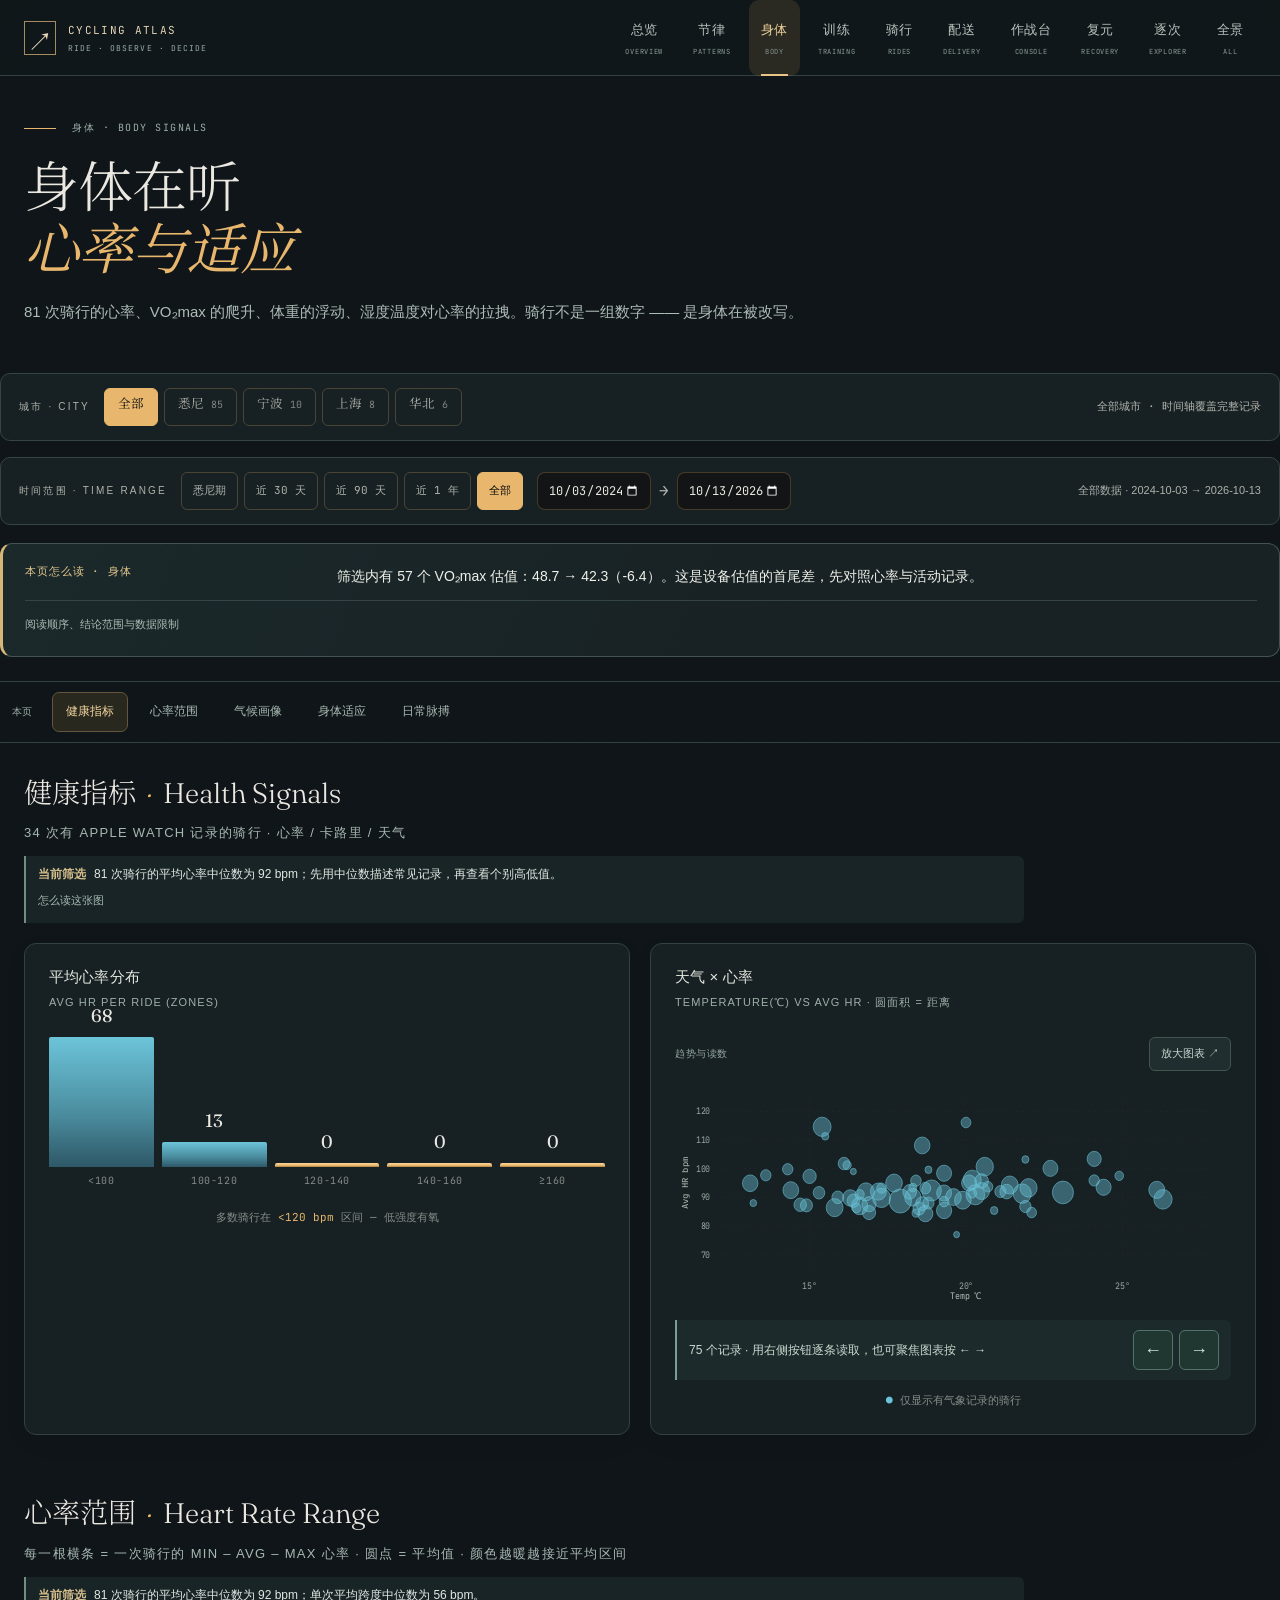
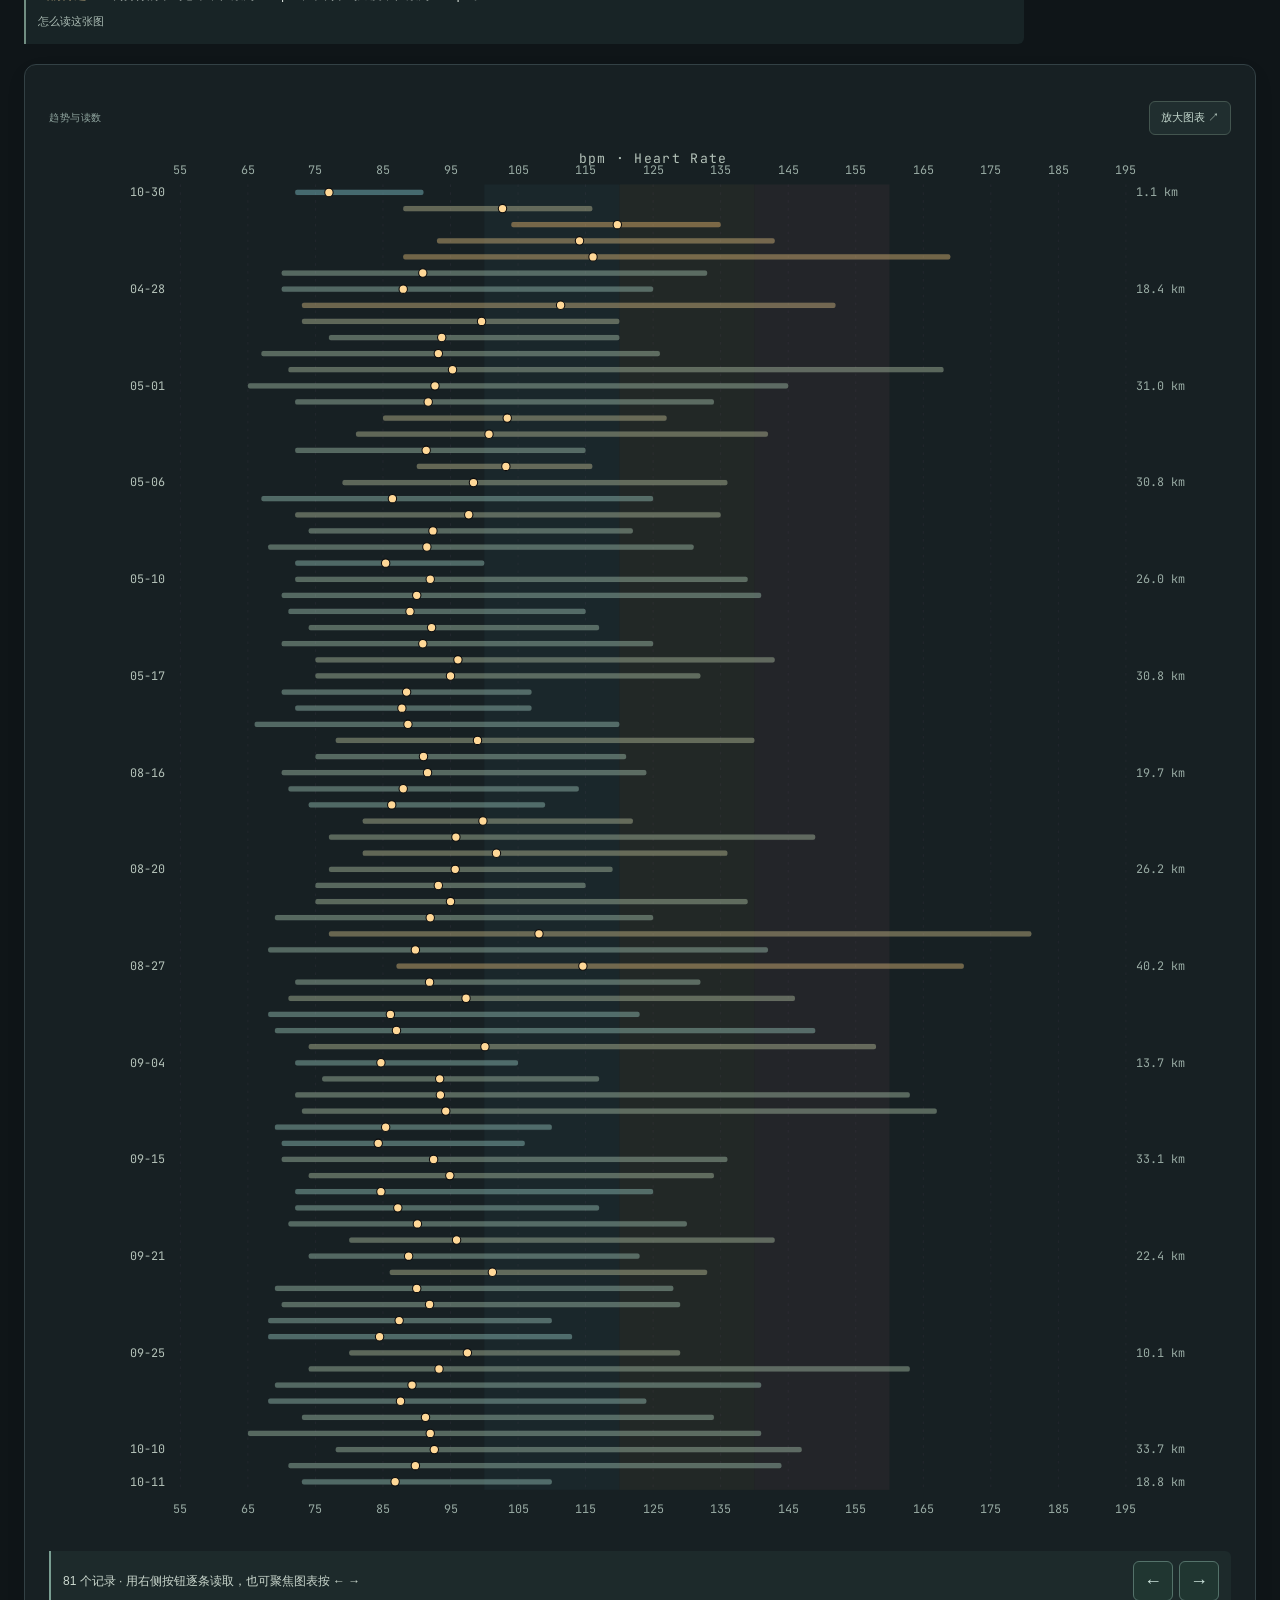
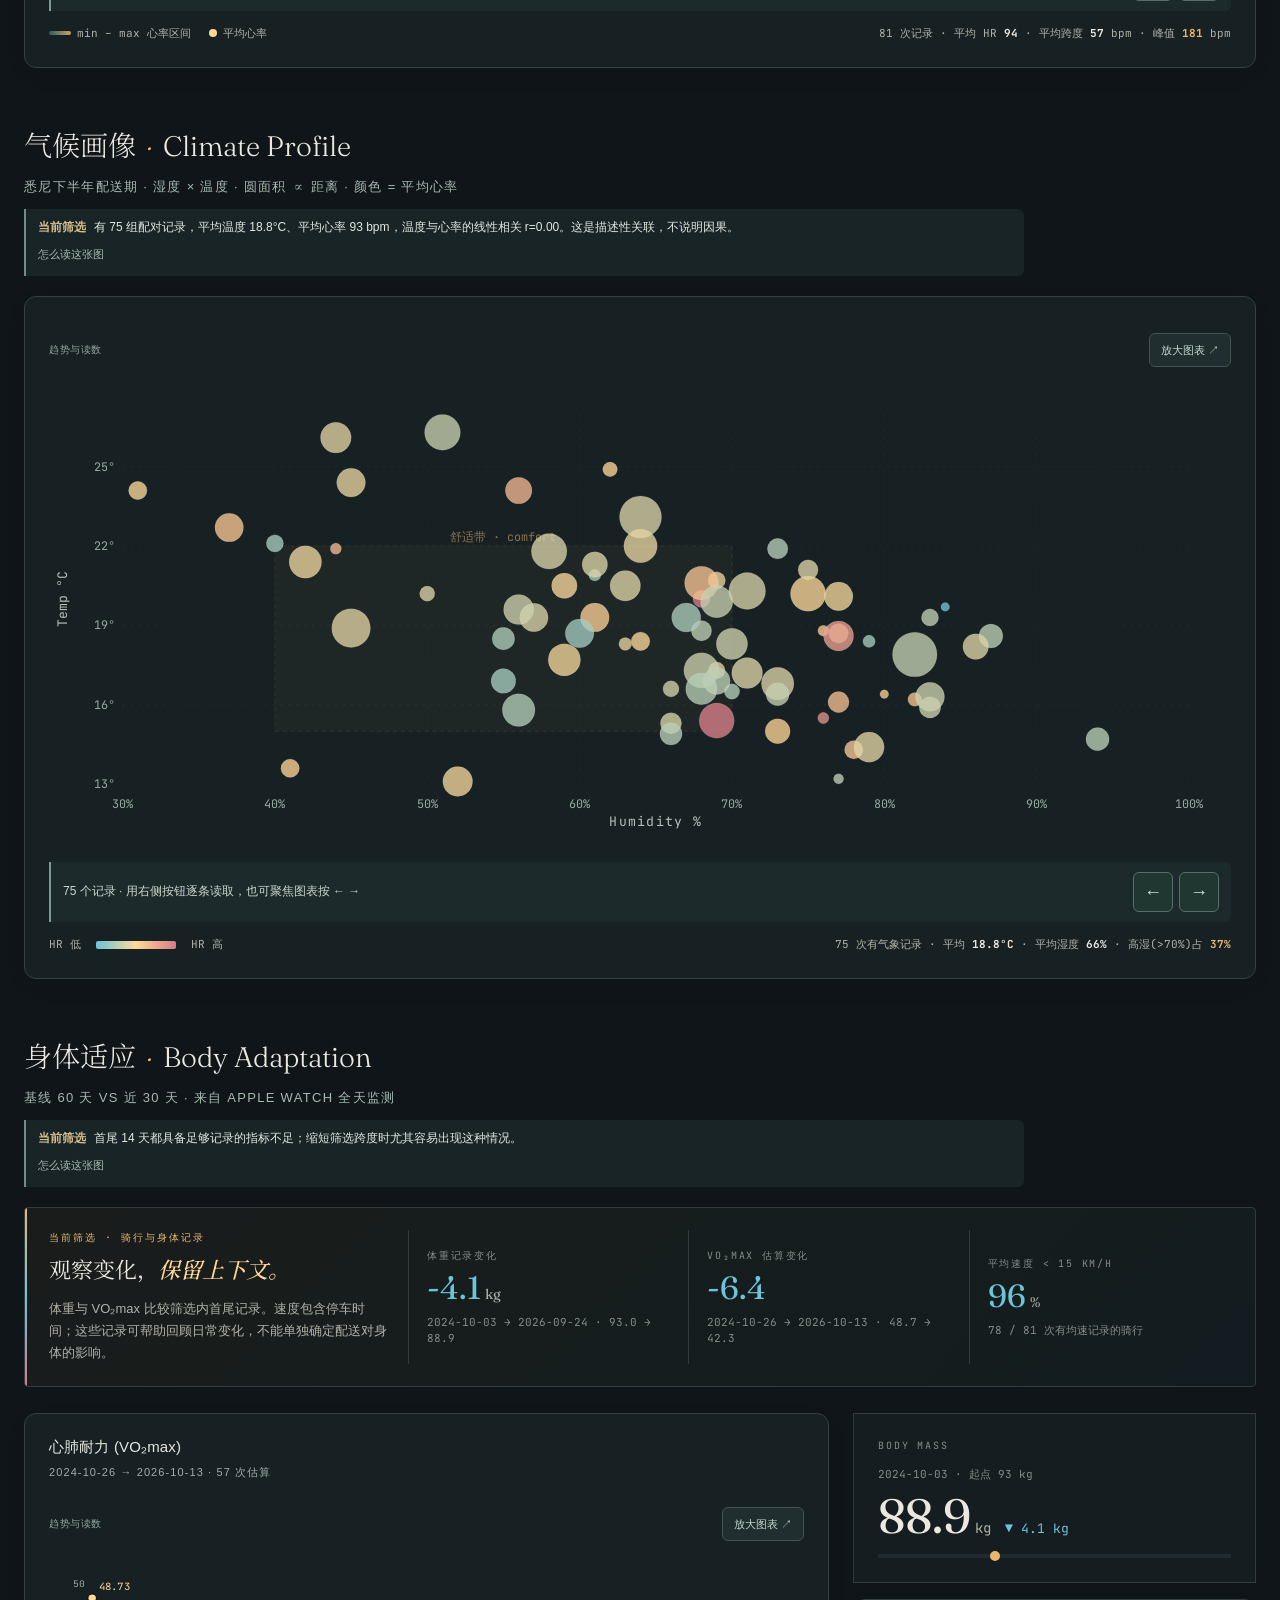
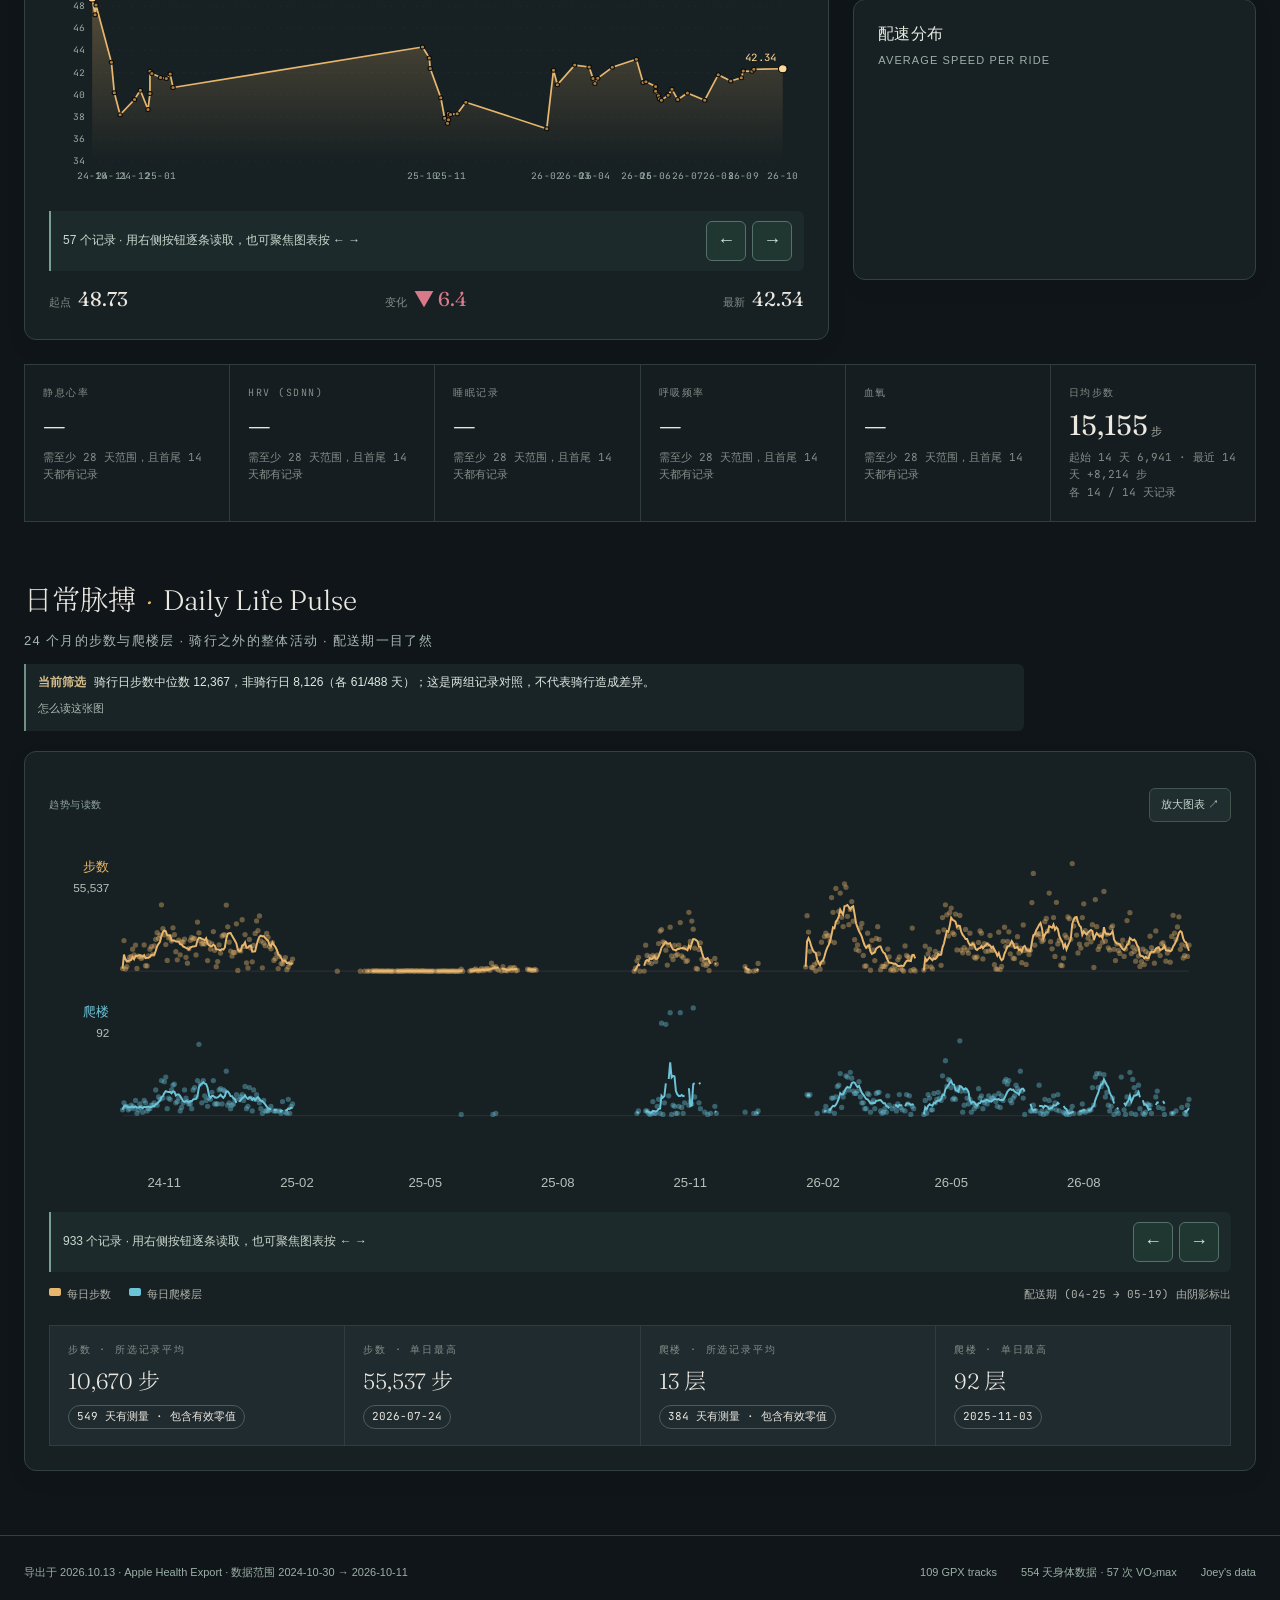
==== commit dfce980d: "Make delivery dashboard recommendations easier to scan" ====
--- a/body.html
+++ b/body.html
@@ -16,7 +16,7 @@
 <link rel="preconnect" href="https://fonts.gstatic.com" crossorigin>
 <link href="https://fonts.googleapis.com/css2?family=Fraunces:opsz,wght@9..144,300;9..144,400;9..144,500;9..144,700&family=JetBrains+Mono:wght@300;400;500&family=Noto+Serif+SC:wght@300;400;500;700&display=swap" rel="stylesheet">
 <link rel="stylesheet" href="assets/styles.css?v=d1652980118b">
-<link rel="stylesheet" href="assets/site-ui.css?v=59a089ffabea">
+<link rel="stylesheet" href="assets/site-ui.css?v=89fd7c557b64">
 </head>
 <body data-page="body">
 
@@ -184,6 +184,6 @@
 <script src="assets/recovery.js?v=2b35cf9c8f19"></script>
 <script src="assets/app.js?v=40b227072a13"></script>
 <script src="assets/site-ui.js?v=01dd1afd6670"></script>
-<script src="assets/analysis-guide.js?v=f970e4889909"></script>
+<script src="assets/analysis-guide.js?v=7c2d7b6b3790"></script>
 </body>
 </html>
--- a/assets/site-ui.css
+++ b/assets/site-ui.css
@@ -14,7 +14,9 @@
 .analysis-guide-top { display:grid; grid-template-columns:minmax(150px,.32fr) minmax(0,1fr); align-items:start; gap:18px; }
 .analysis-guide-eyebrow { color:#e4c88e; font:11px var(--mono); letter-spacing:.08em; text-transform:uppercase; }
 .analysis-guide-result { margin:0; color:#f0f1e9; font-size:14px; line-height:1.75; }
-.analysis-guide-cols { display:grid; grid-template-columns:repeat(3,minmax(0,1fr)); gap:18px; margin-top:17px; padding-top:14px; border-top:1px solid #344447; }
+.analysis-guide-methods { margin-top:12px; border-top:1px solid #344447; padding-top:9px; }
+.analysis-guide-methods summary,.section-reading-methods summary { color:#aabbb3; font-size:11px; cursor:pointer; min-height:28px; display:flex; align-items:center; }
+.analysis-guide-cols { display:grid; grid-template-columns:repeat(3,minmax(0,1fr)); gap:18px; margin-top:12px; padding-top:12px; border-top:1px solid #344447; }
 .analysis-guide-block { display:grid; align-content:start; gap:6px; }
 .analysis-guide-block b { color:#91aaa3; font-size:10px; font-weight:600; letter-spacing:.08em; }
 .analysis-guide-block span { color:#c0cbc5; font-size:12px; line-height:1.7; }
@@ -50,10 +52,10 @@
 .section-title { font-size:clamp(23px,2.2vw,31px); line-height:1.45; letter-spacing:0; }
 .section-title em { margin:0 10px; }
 .section-sub { font-family:var(--ui-sans); font-size:13px; line-height:1.9; color:#a7b8b2; margin-top:8px; margin-bottom:22px; max-width:1000px; }
-.section-reading { display:grid; gap:5px; max-width:1000px; margin:-12px 0 20px; padding:10px 12px; border-left:2px solid #718e82; border-radius:0 6px 6px 0; background:#182426; color:#c1cec7; font:12px/1.75 var(--ui-sans); }
+.section-reading { display:grid; gap:2px; max-width:1000px; margin:-12px 0 20px; padding:8px 12px; border-left:2px solid #718e82; border-radius:0 6px 6px 0; background:#182426; color:#c1cec7; font:12px/1.75 var(--ui-sans); }
 .section-reading-finding { display:flex; gap:8px; color:#e1e8e2; }
 .section-reading-finding b { flex:0 0 auto; color:#d5bd8c; font-weight:600; }
-.section-reading-note { color:#aebdb6; }
+.section-reading-note { display:block; color:#aebdb6; padding:3px 0 8px; }
 .section-index { display:flex; align-items:center; gap:8px; max-width:1352px; margin:24px auto 0; padding:10px 0; overflow:auto; scrollbar-width:thin; border-top:1px solid #334044; border-bottom:1px solid #334044; background:#0f1518; }
 .section-index-label { font:10px var(--mono); color:#9dafaa; padding:0 12px; flex-shrink:0; }
 .section-index a { white-space:nowrap; color:#a9bab3; text-decoration:none; font-size:12px; min-height:36px; padding:9px 13px; border:1px solid transparent; border-radius:7px; }
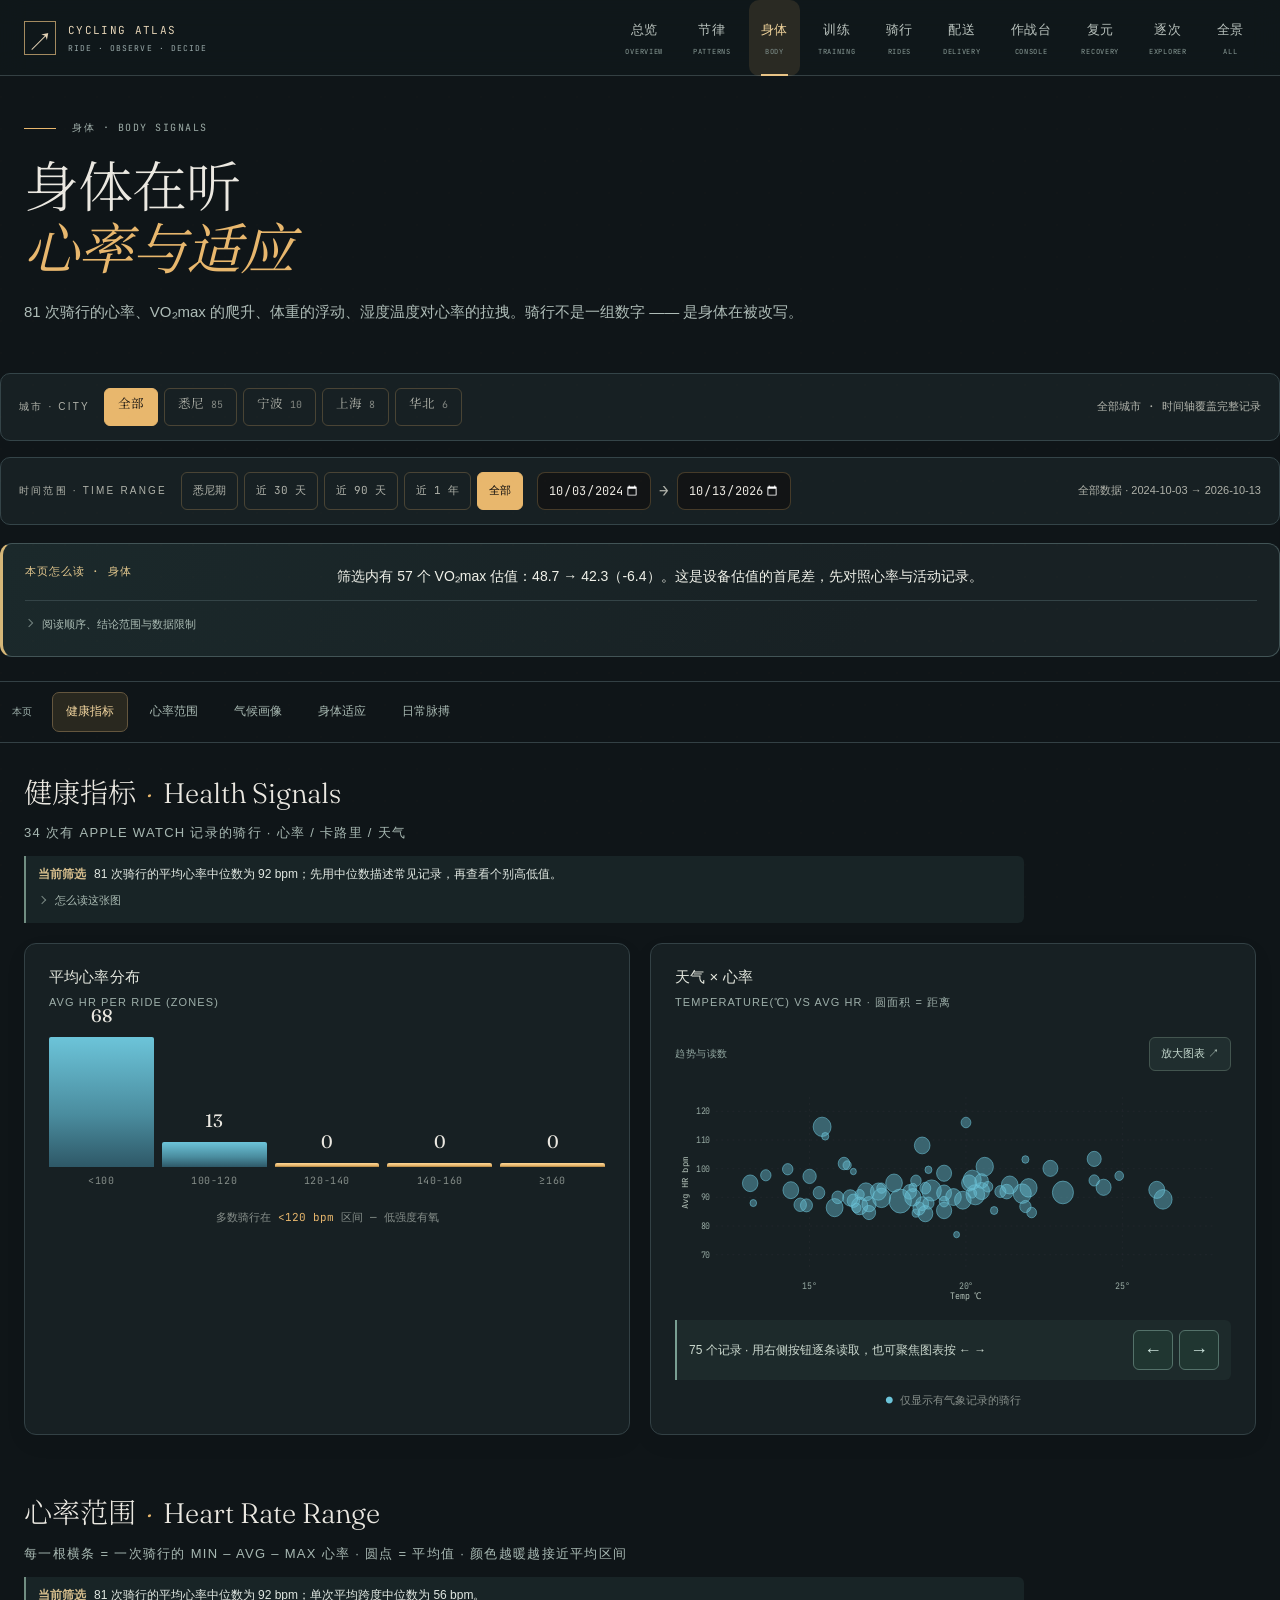
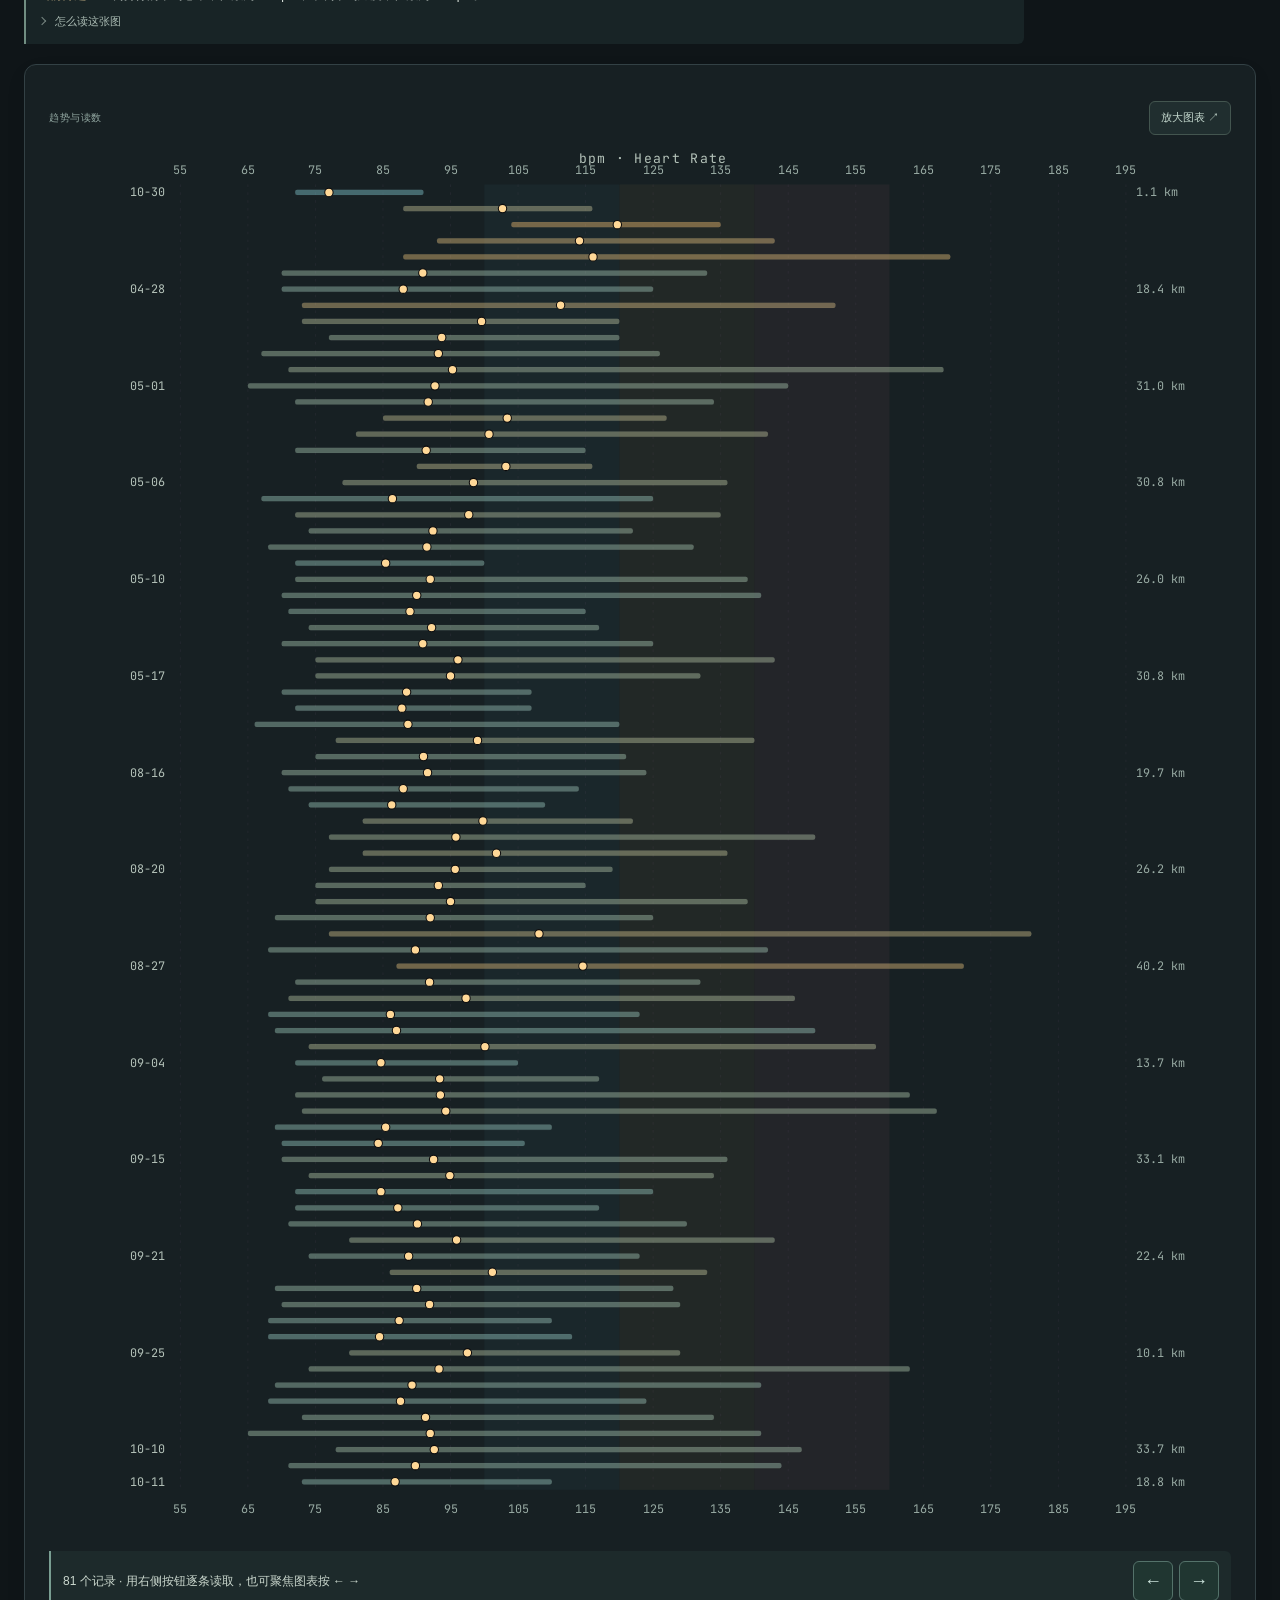
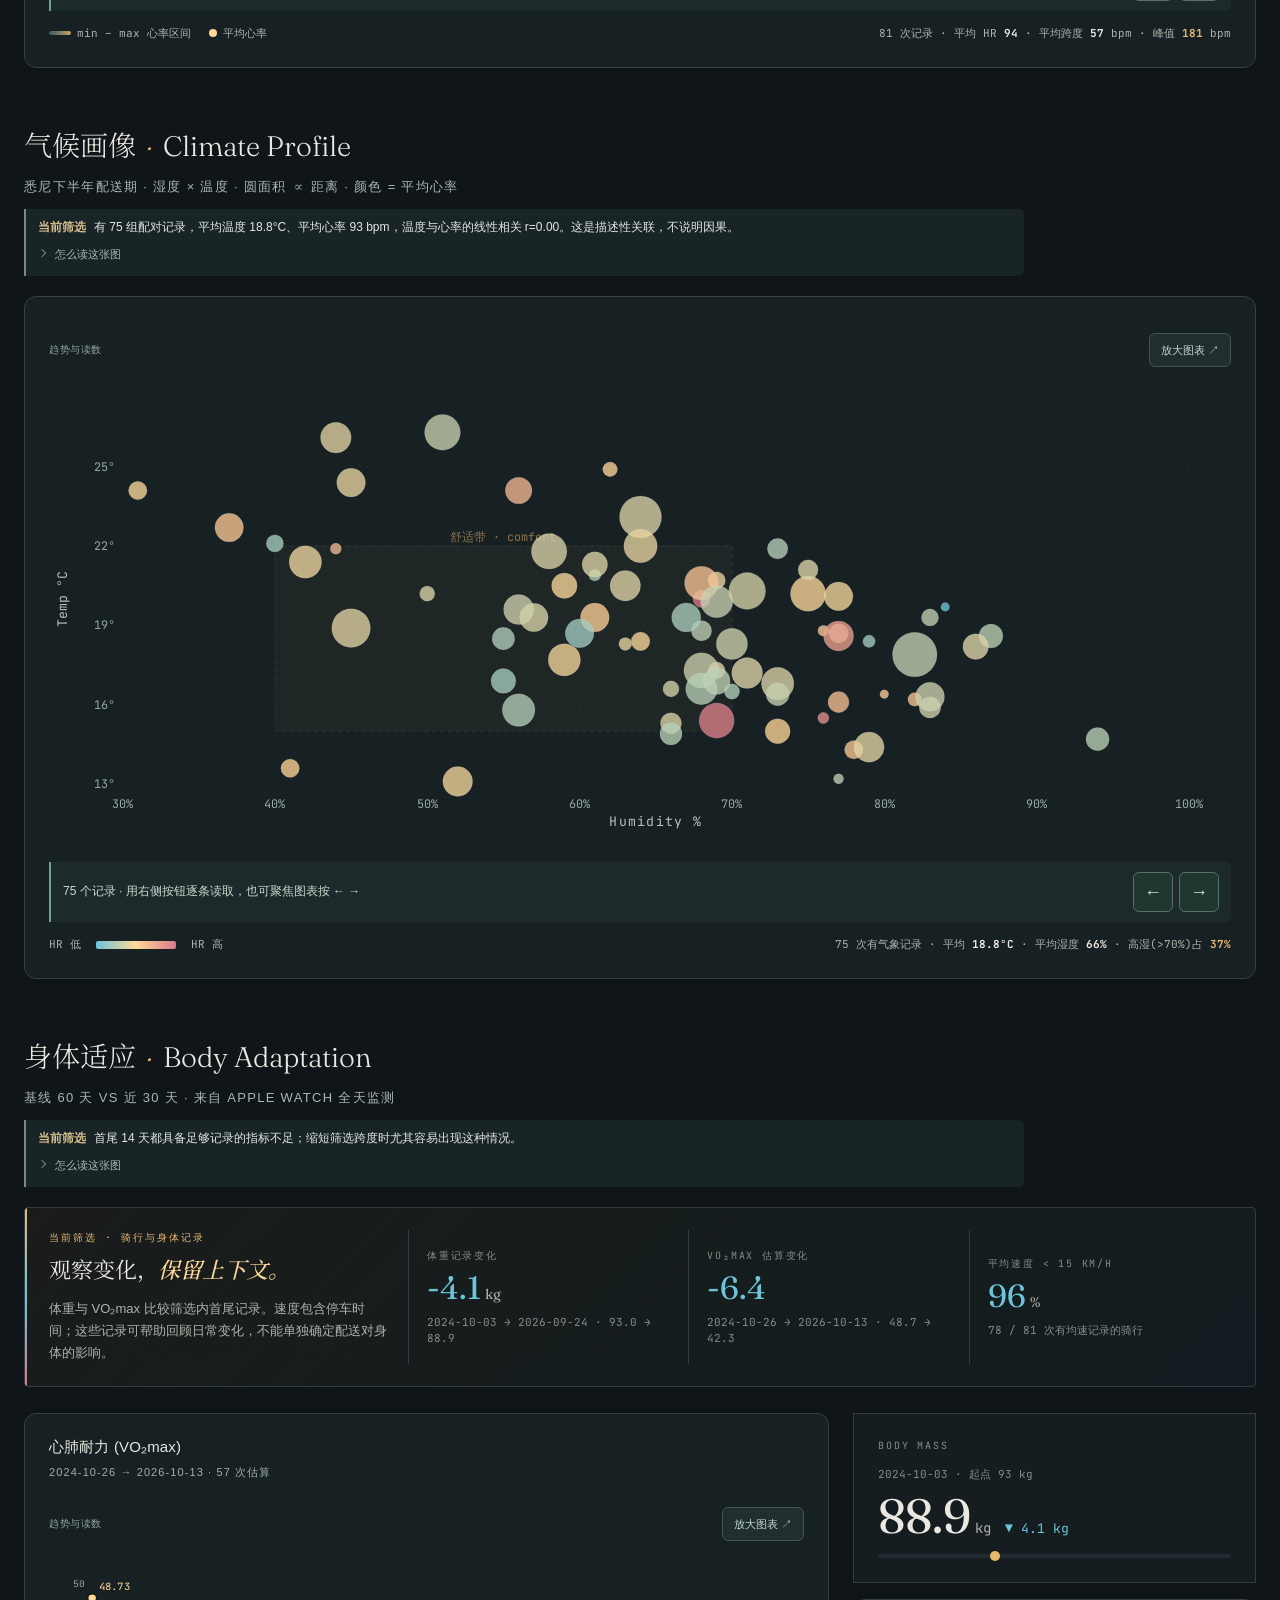
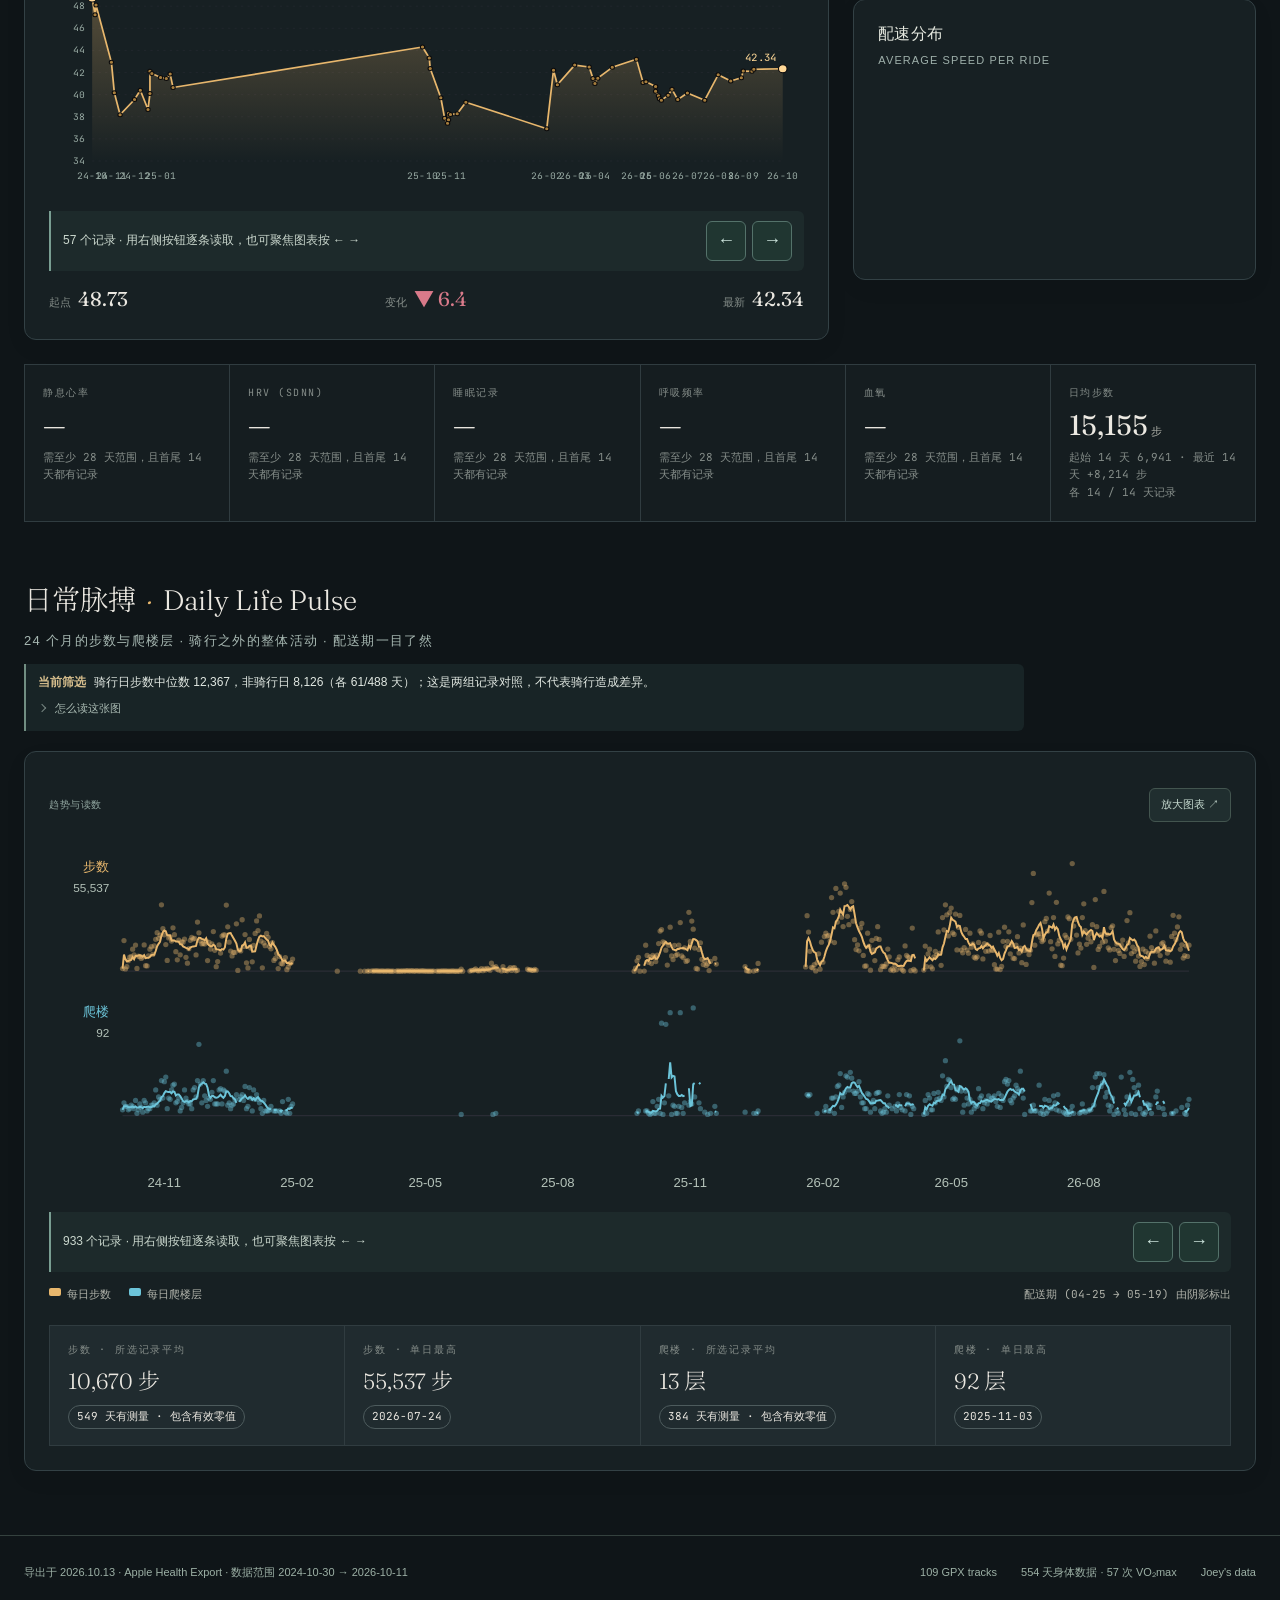
==== commit 2aaa0b33: "Give every disclosure the same chevron cue Co-Authored-By: Claude Opus 5.5 <noreply@anthropic.com> C" ====
--- a/body.html
+++ b/body.html
@@ -16,7 +16,7 @@
 <link rel="preconnect" href="https://fonts.gstatic.com" crossorigin>
 <link href="https://fonts.googleapis.com/css2?family=Fraunces:opsz,wght@9..144,300;9..144,400;9..144,500;9..144,700&family=JetBrains+Mono:wght@300;400;500&family=Noto+Serif+SC:wght@300;400;500;700&display=swap" rel="stylesheet">
 <link rel="stylesheet" href="assets/styles.css?v=d1652980118b">
-<link rel="stylesheet" href="assets/site-ui.css?v=89fd7c557b64">
+<link rel="stylesheet" href="assets/site-ui.css?v=e1c1895a3cbb">
 </head>
 <body data-page="body">
 
@@ -184,6 +184,6 @@
 <script src="assets/recovery.js?v=2b35cf9c8f19"></script>
 <script src="assets/app.js?v=40b227072a13"></script>
 <script src="assets/site-ui.js?v=01dd1afd6670"></script>
-<script src="assets/analysis-guide.js?v=7c2d7b6b3790"></script>
+<script src="assets/analysis-guide.js?v=bc9c3f9dc376"></script>
 </body>
 </html>
--- a/assets/site-ui.css
+++ b/assets/site-ui.css
@@ -11,6 +11,10 @@
 .site-skip { position:fixed; top:-80px; left:16px; z-index:4000; background:#e8c993; color:#141b1d; padding:12px 18px; border-radius:8px; }
 .site-skip:focus { top:12px; }
 .analysis-guide { max-width:1352px; margin:18px auto 4px; padding:20px 22px 18px; color:#d9e2dd; background:linear-gradient(115deg,#1b292b,#182124 68%); border:1px solid #425456; border-left:3px solid #d6b778; border-radius:12px; }
+.delivery-evidence { margin-top:18px; padding:14px 16px; border:1px solid #344448; border-radius:10px; background:#141d20; }
+.delivery-evidence>summary { min-height:36px; display:flex; align-items:center; color:#c9d6ce; font-size:13px; }
+.delivery-evidence[open]>summary { margin-bottom:14px; color:#efd6a8; }
+#dlvValidation { grid-template-columns:repeat(2,minmax(0,1fr)); }
 .analysis-guide-top { display:grid; grid-template-columns:minmax(150px,.32fr) minmax(0,1fr); align-items:start; gap:18px; }
 .analysis-guide-eyebrow { color:#e4c88e; font:11px var(--mono); letter-spacing:.08em; text-transform:uppercase; }
 .analysis-guide-result { margin:0; color:#f0f1e9; font-size:14px; line-height:1.75; }
@@ -116,6 +120,8 @@
   .section-title { font-size:23px; }.section-sub { font-size:12px; margin-bottom:18px; }
   .section-index { margin:12px 14px 0; gap:3px; }.section-index-label { padding:0 5px; }
   .section-index a { min-height:40px; padding:10px; font-size:11px; }
+  .section-index { scrollbar-width:none; -webkit-mask-image:linear-gradient(90deg,#000 calc(100% - 28px),transparent); mask-image:linear-gradient(90deg,#000 calc(100% - 28px),transparent); padding-right:24px; }
+  .section-index::-webkit-scrollbar { display:none; }
   .chart-card { padding:18px 14px; border-radius:10px; }
   .chart-title { font-size:14px; }.chart-sub { font-size:11px; }
   .analysis-grid { gap:16px; }.chart-expand { min-height:40px; font-size:12px; }
@@ -133,6 +139,7 @@
   .analysis-guide-result { font-size:13px; }
   .analysis-guide-cols { grid-template-columns:1fr; gap:12px; margin-top:13px; padding-top:12px; }
 }
+@media(max-width:520px) { #dlvValidation { grid-template-columns:1fr; } }
 @media(prefers-reduced-motion:reduce) { *,*::before,*::after { animation:none !important; transition:none !important; scroll-behavior:auto !important; } }
 .range-filter { max-width:1352px; }
 .chart-point-active { stroke:#f3e7c6 !important; stroke-width:3px !important; paint-order:stroke fill; filter:drop-shadow(0 0 4px #ecd09b80); }
@@ -142,3 +149,9 @@
 .chart-reading { min-width: 0; }
 .chart-record-controls { display: flex; gap: 6px; flex-shrink: 0; }
 .chart-record-controls button { min-width: 40px; min-height: 40px; padding: 5px; color: #cde5dd; border: 1px solid #54726a; border-radius: 6px; background: #203631; cursor: pointer; font-size: 18px; }
+/* One disclosure cue for every <summary>: flex summaries drop the native ▶, so draw a chevron that always shows and turns when open. */
+summary { list-style:none; }
+summary::-webkit-details-marker { display:none; }
+summary::before { content:""; flex:none; display:inline-block; width:5px; height:5px; margin:0 10px 0 1px; border-right:1.5px solid currentColor; border-bottom:1.5px solid currentColor; opacity:.65; transform:translateY(-1px) rotate(-45deg); transition:transform .15s ease; vertical-align:middle; }
+details[open]>summary::before { transform:translateY(-3px) rotate(45deg); }
+@media (prefers-reduced-motion:reduce) { summary::before { transition:none; } }
